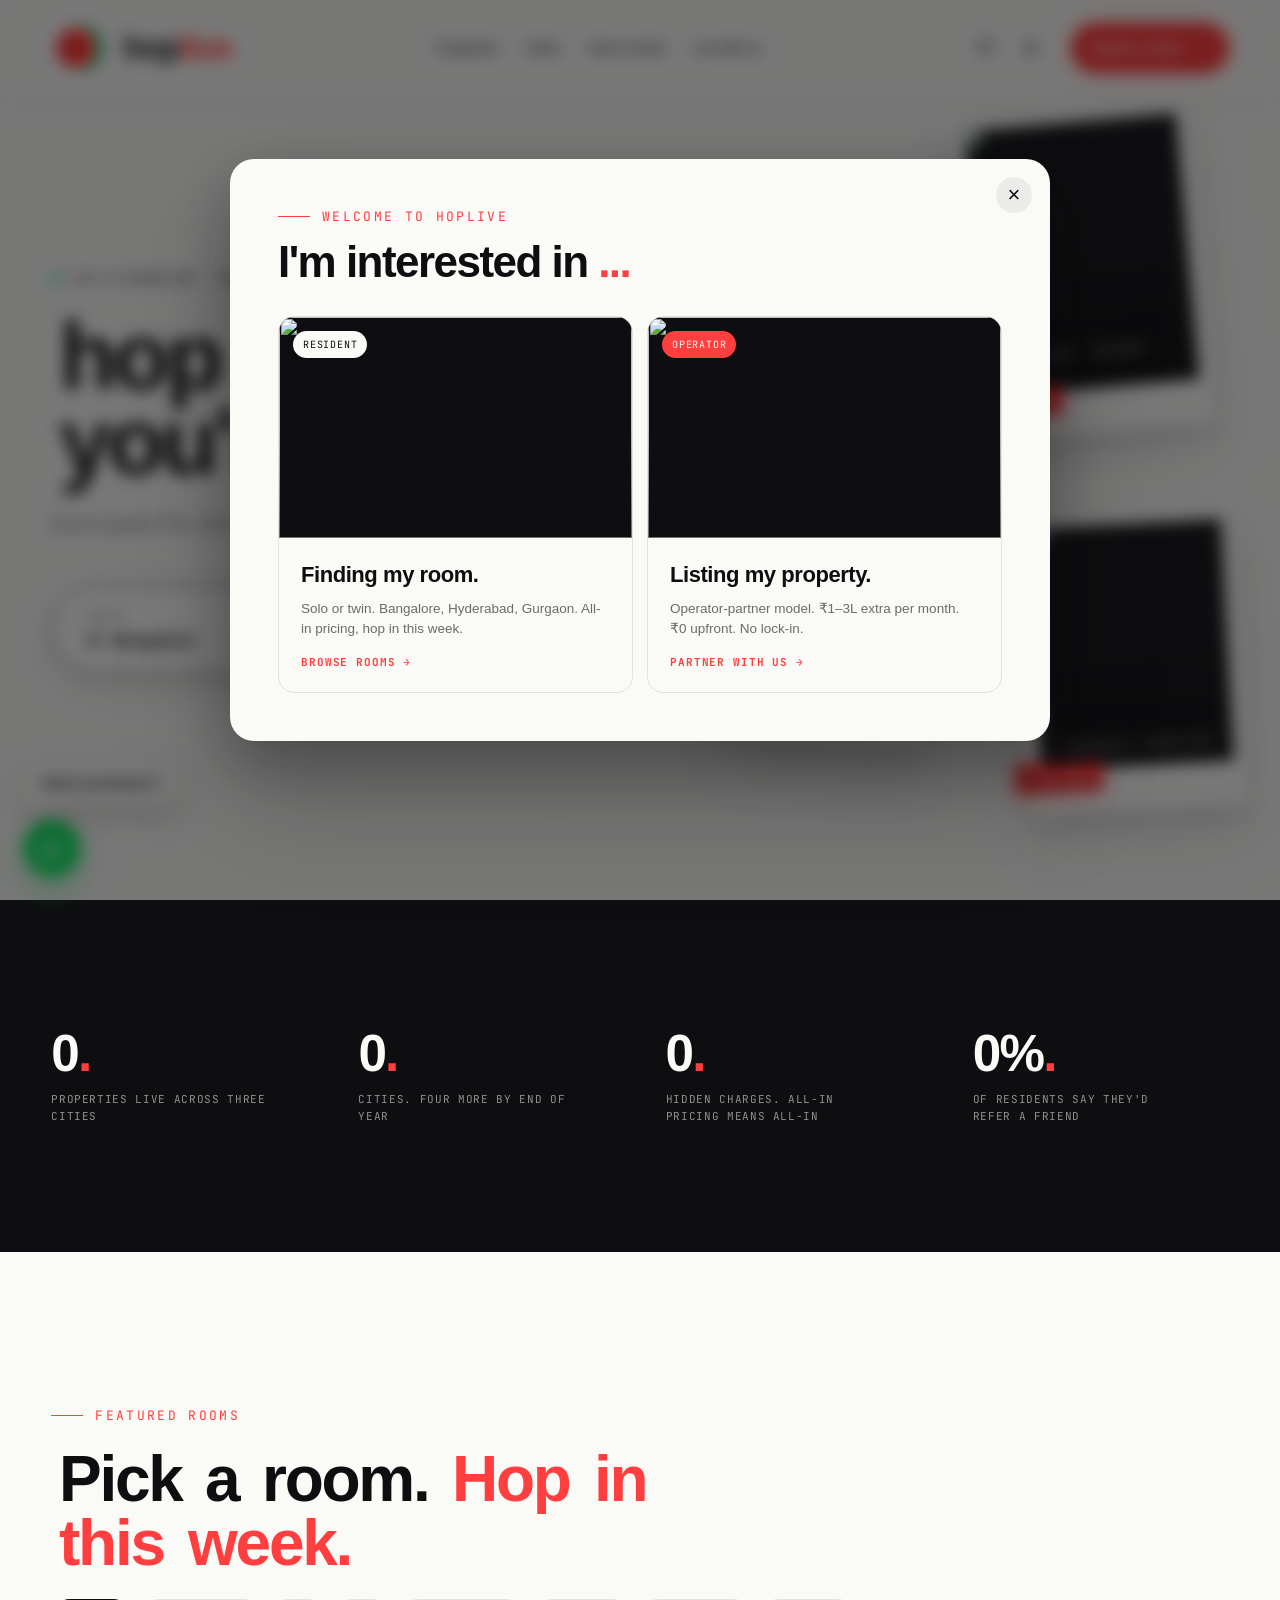
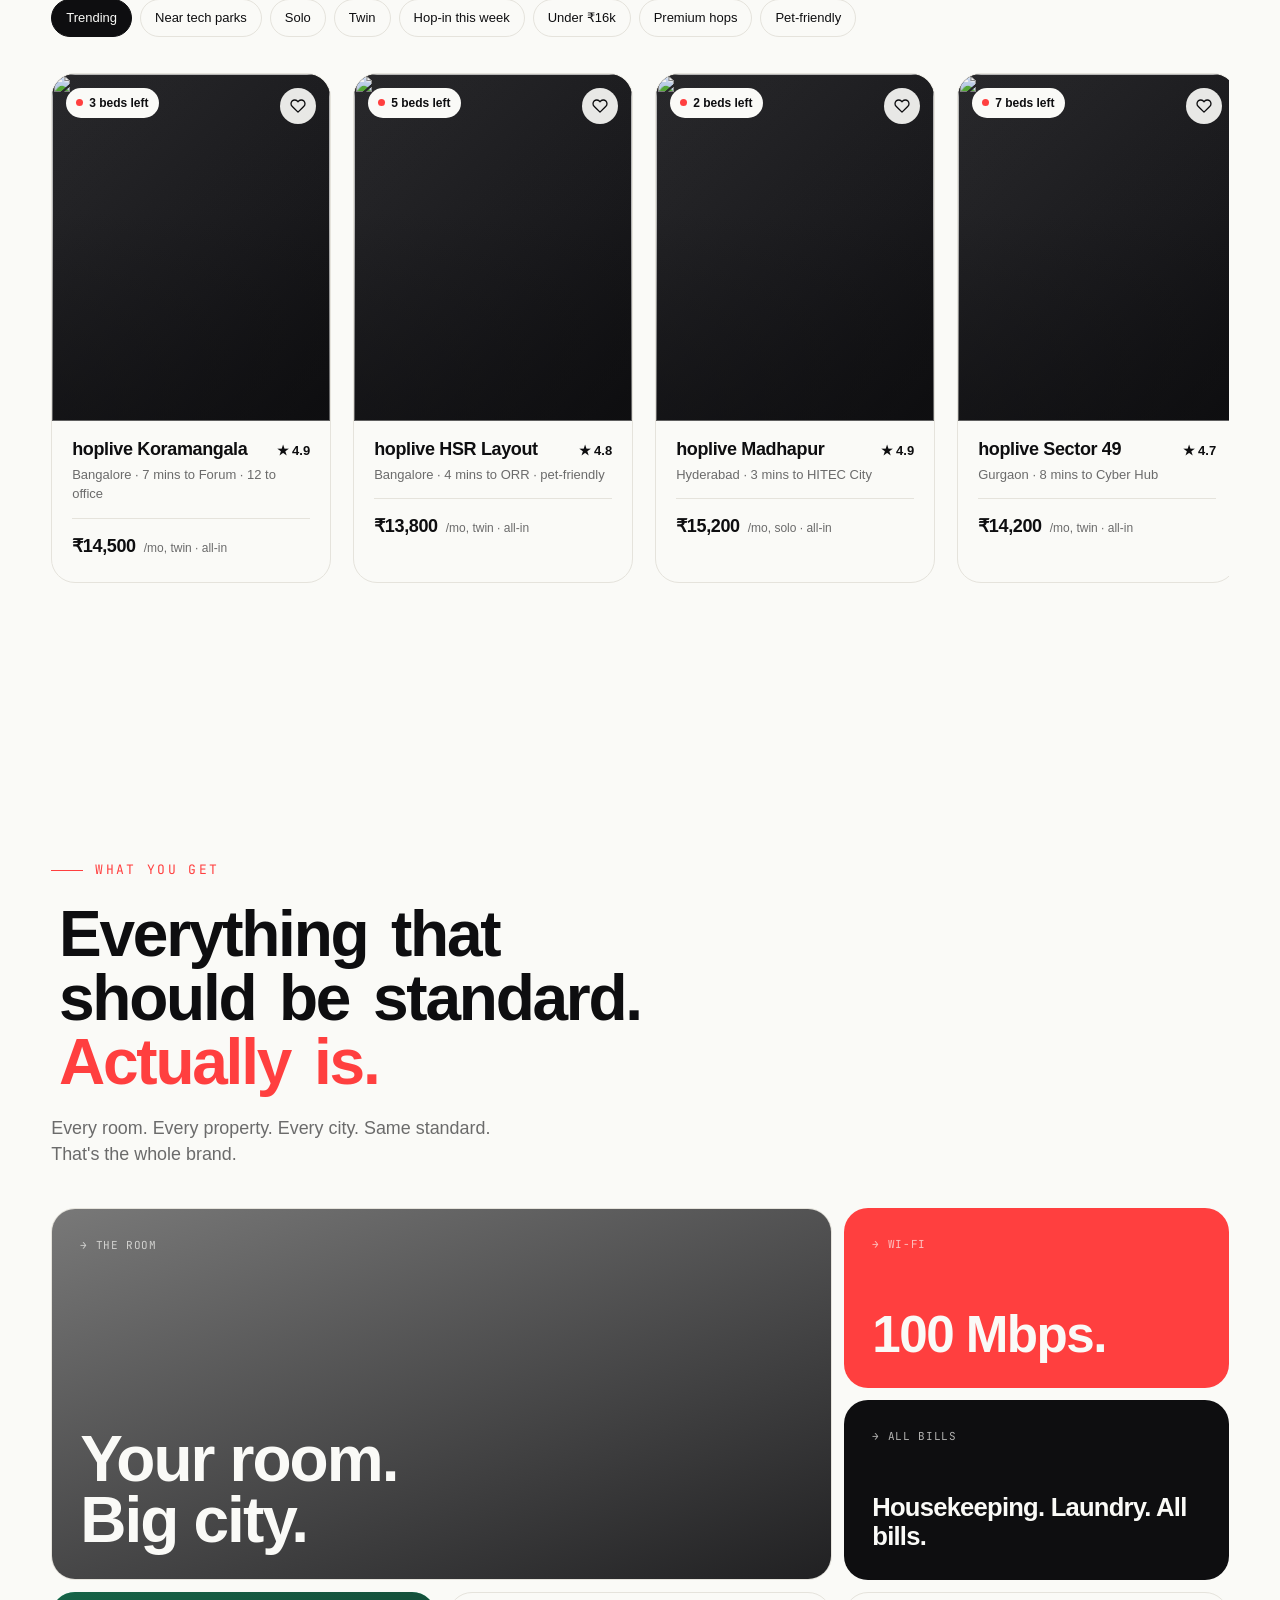
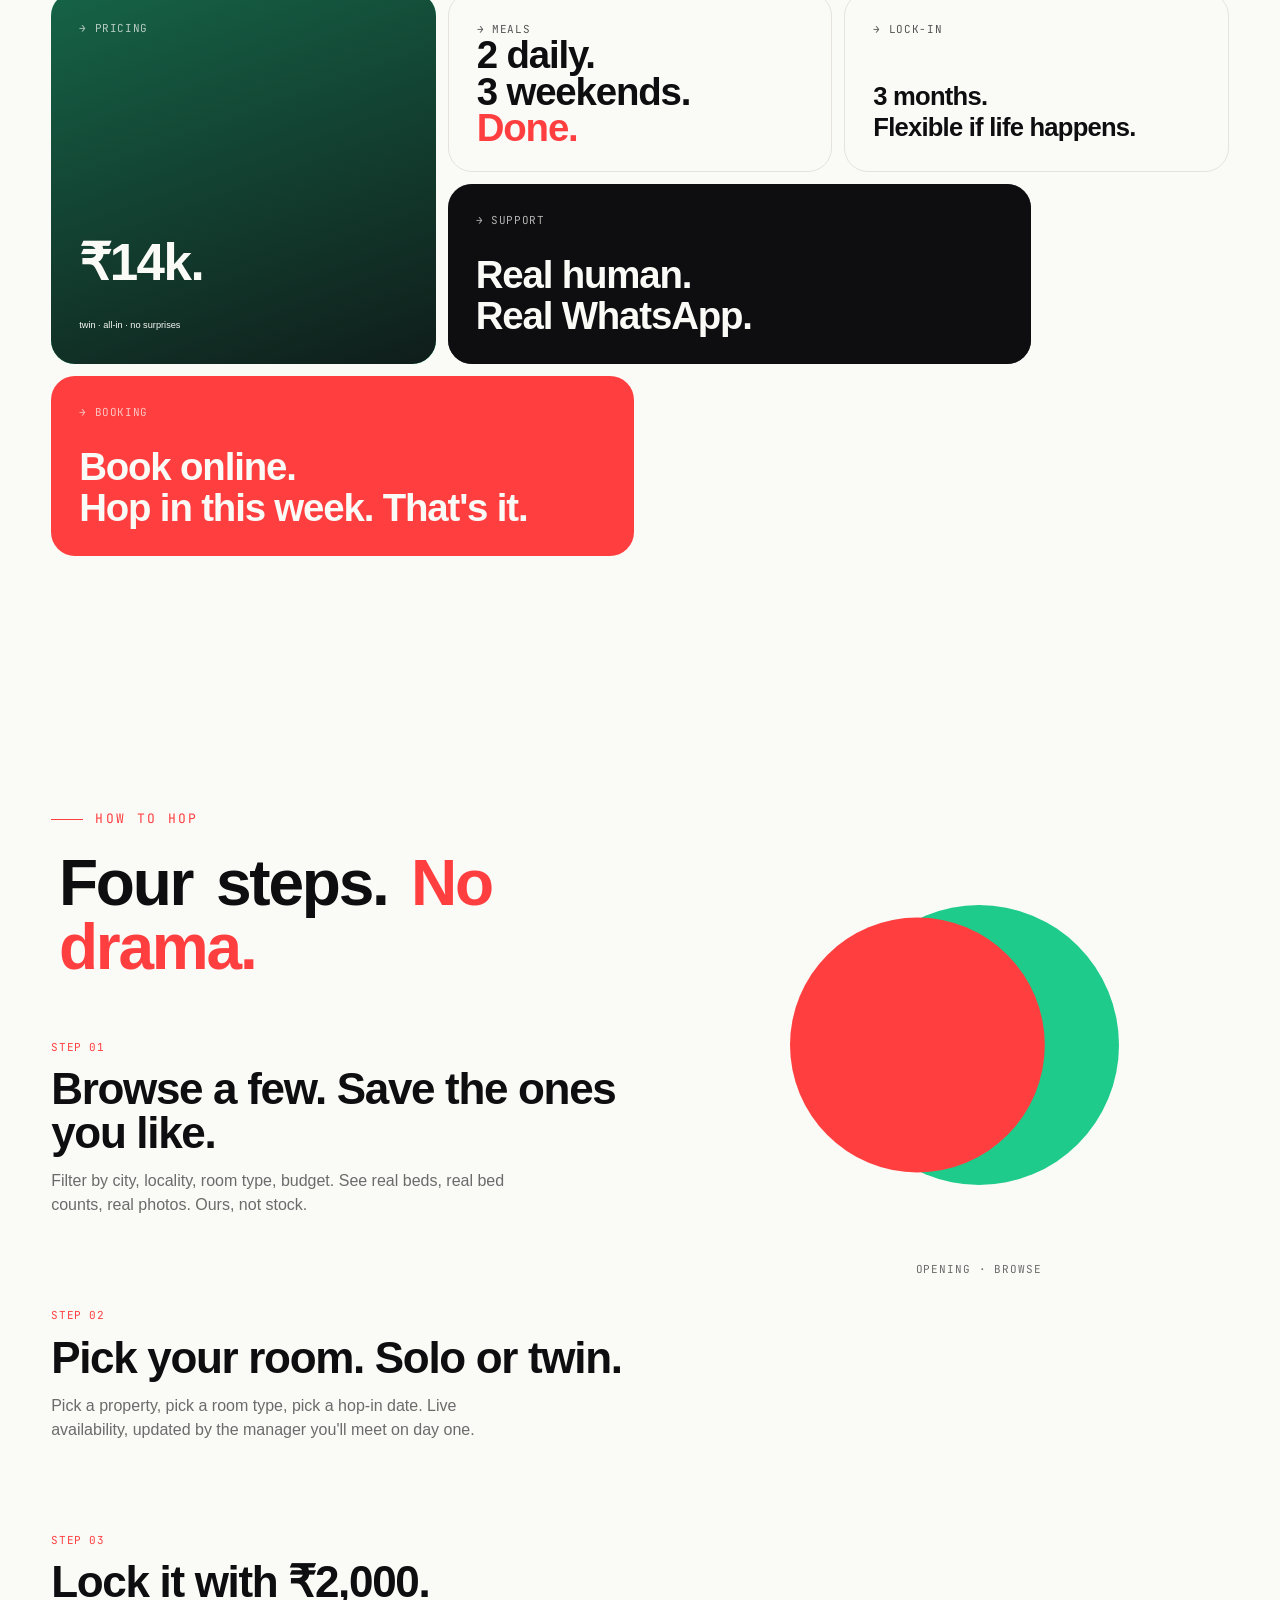
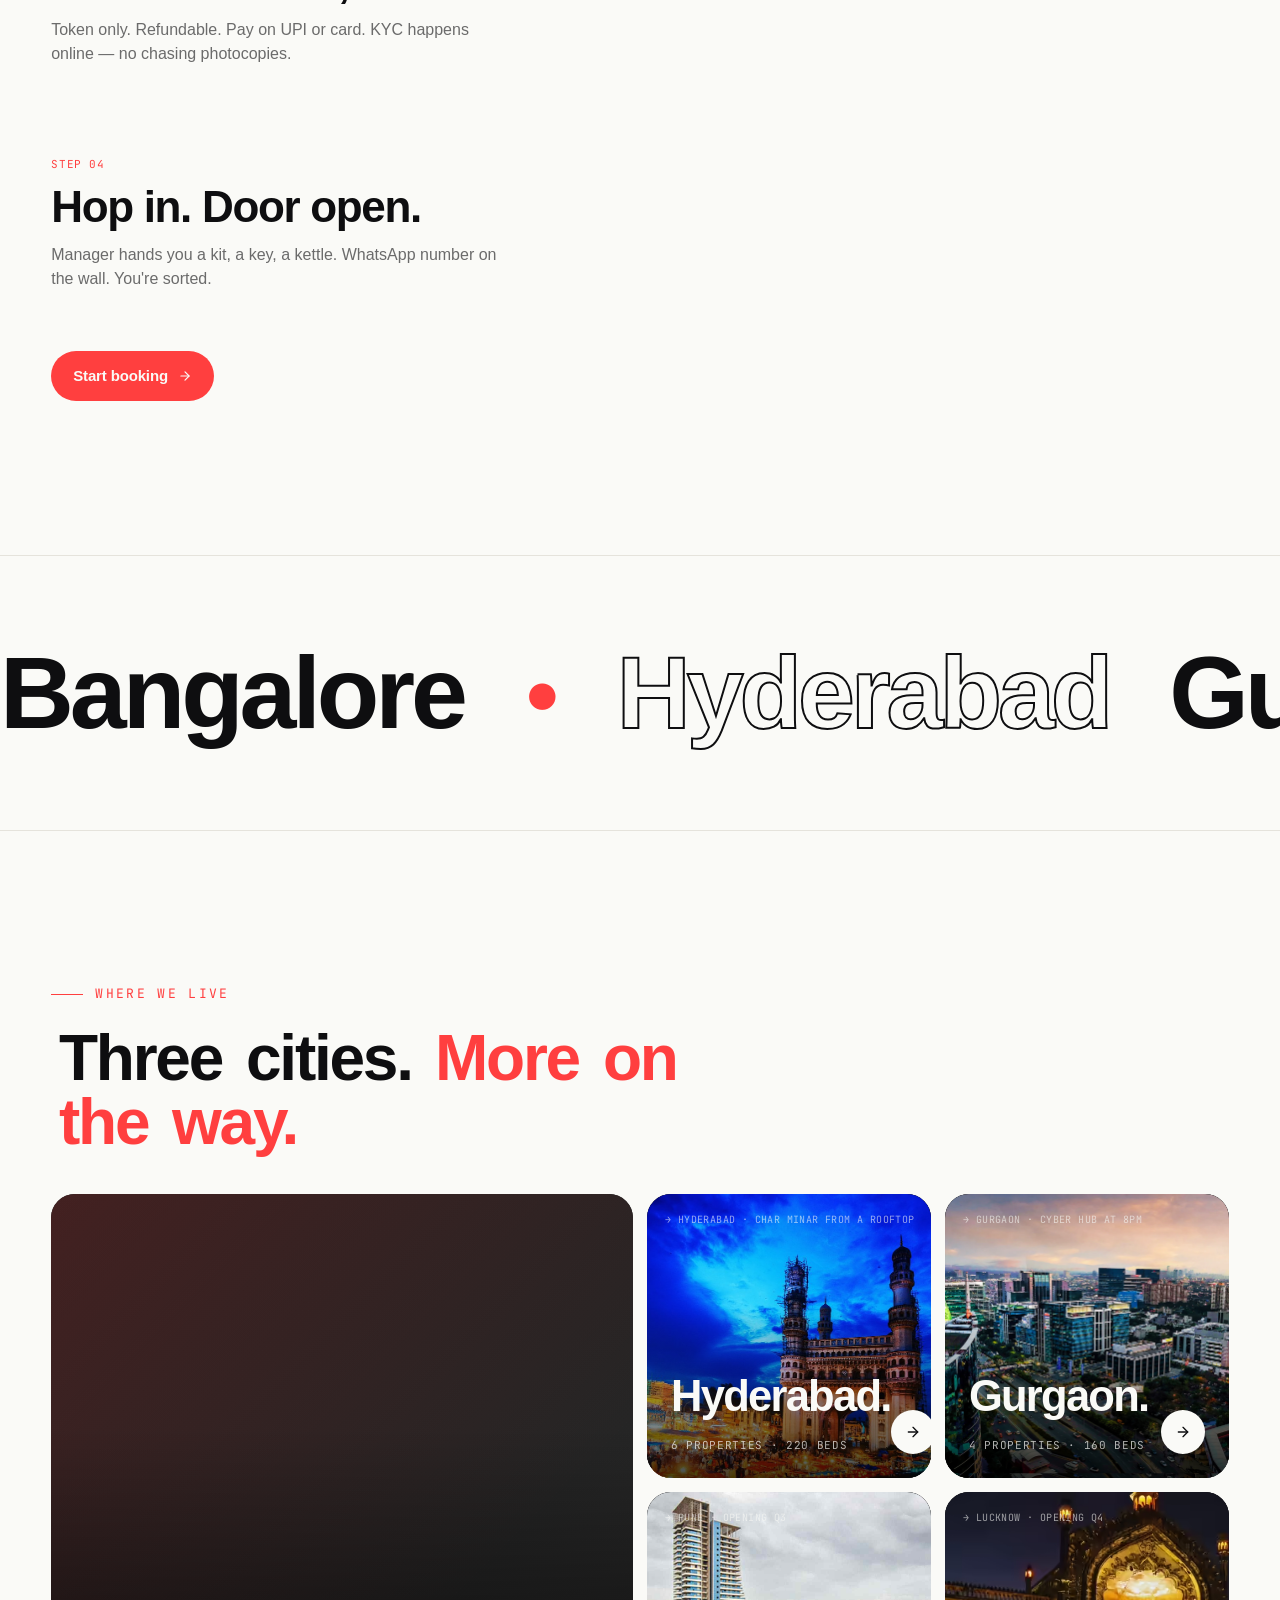
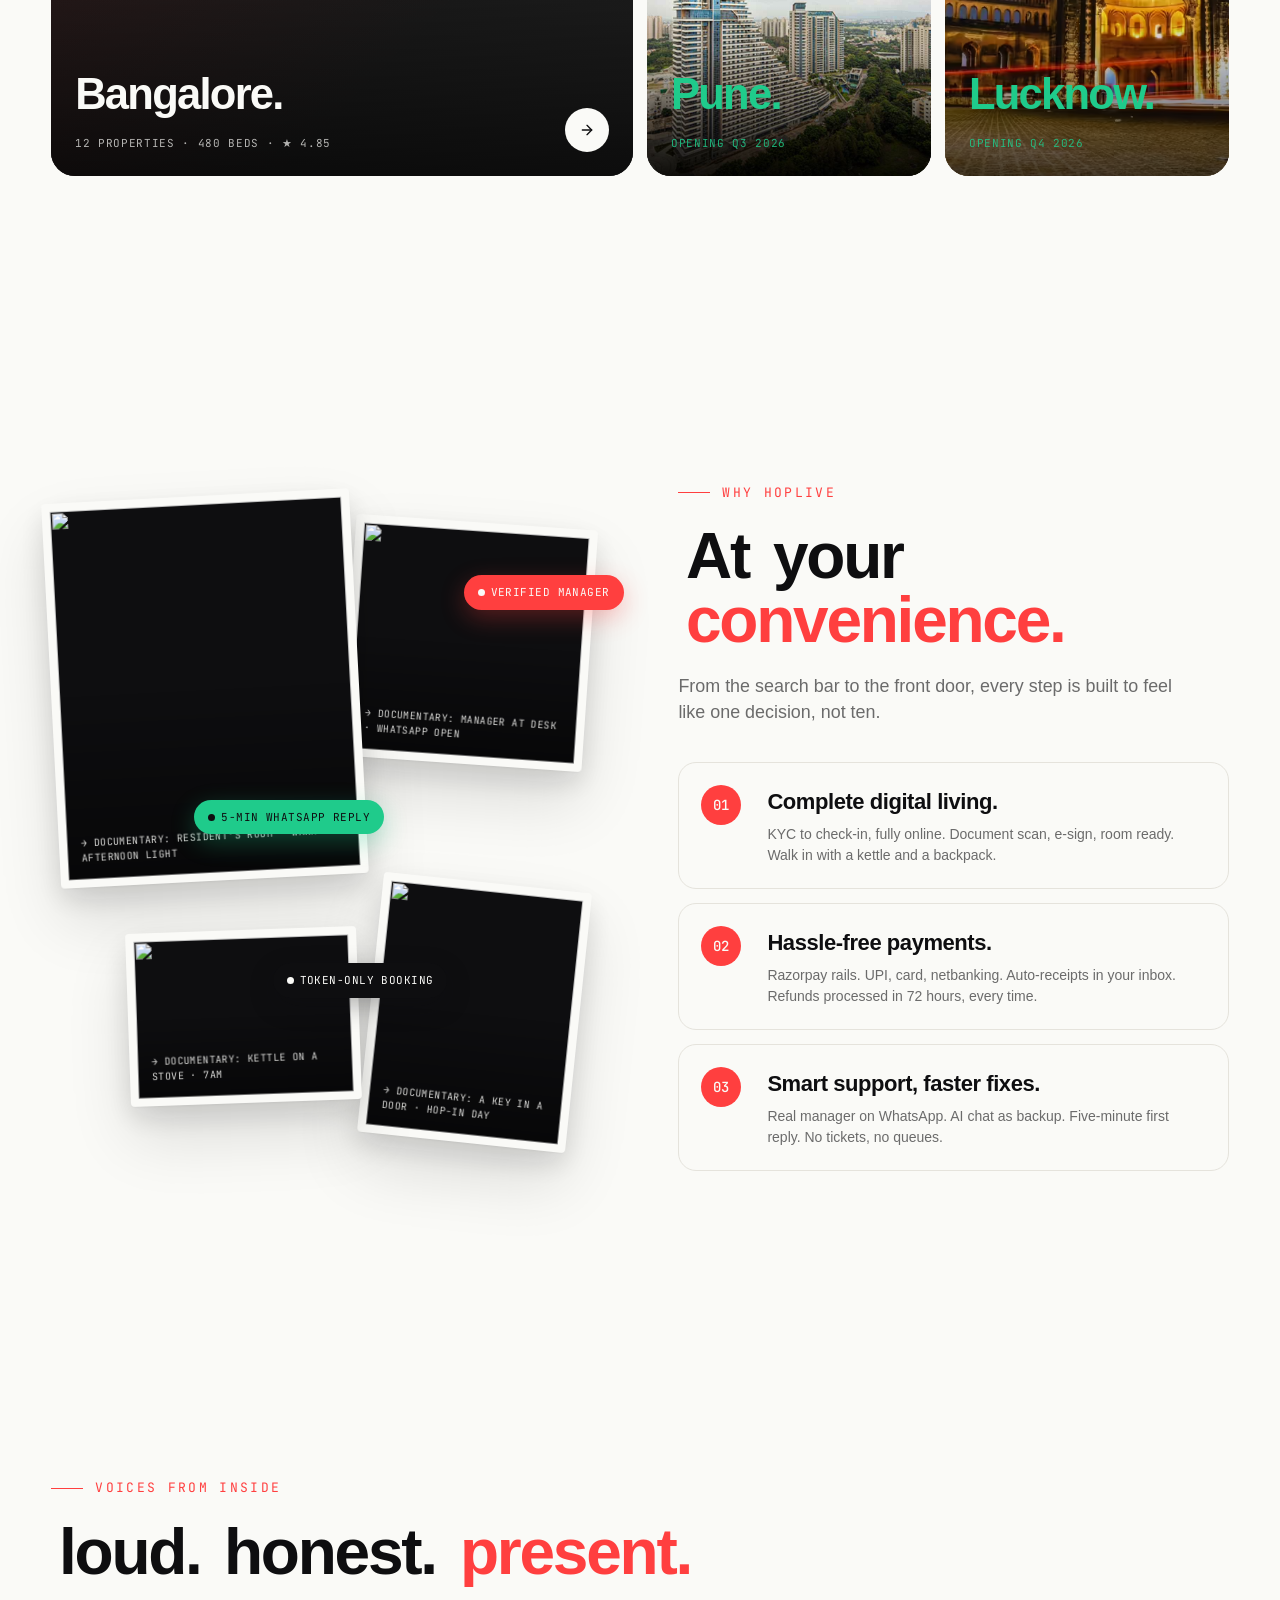
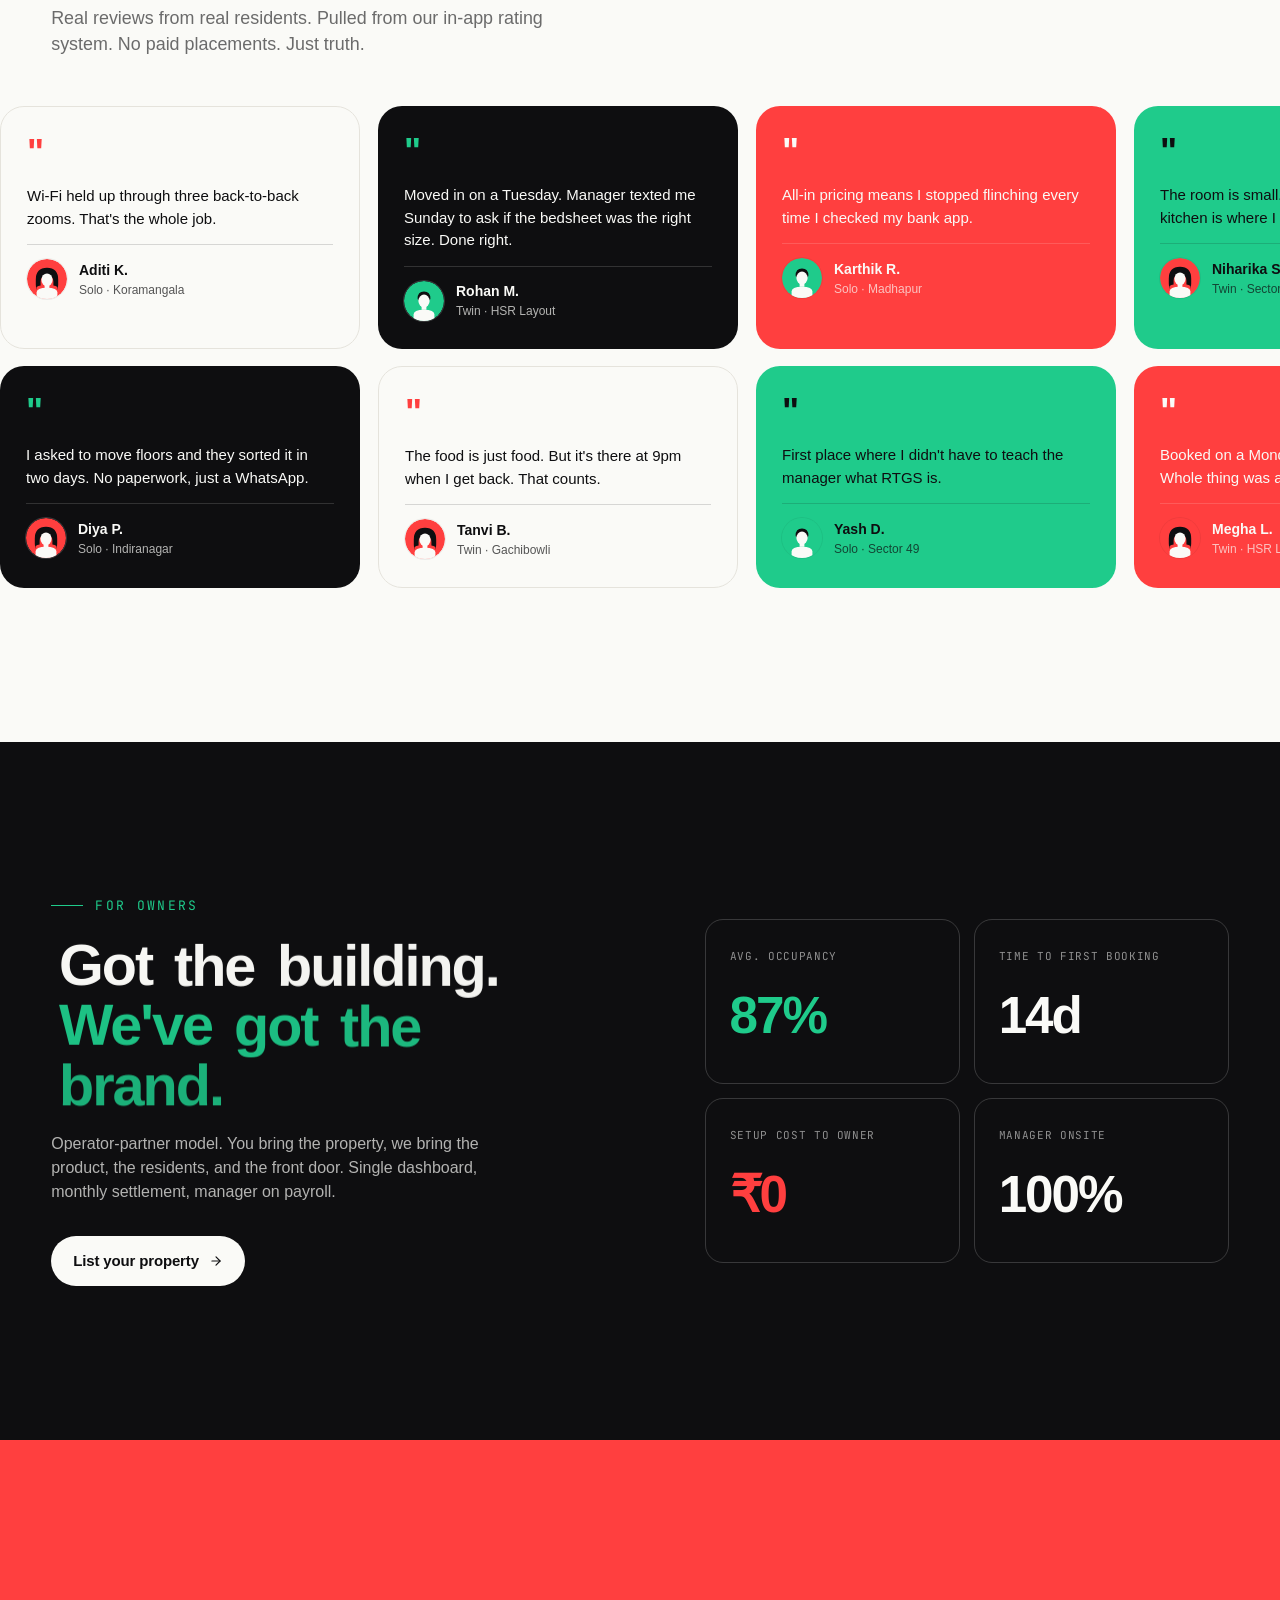
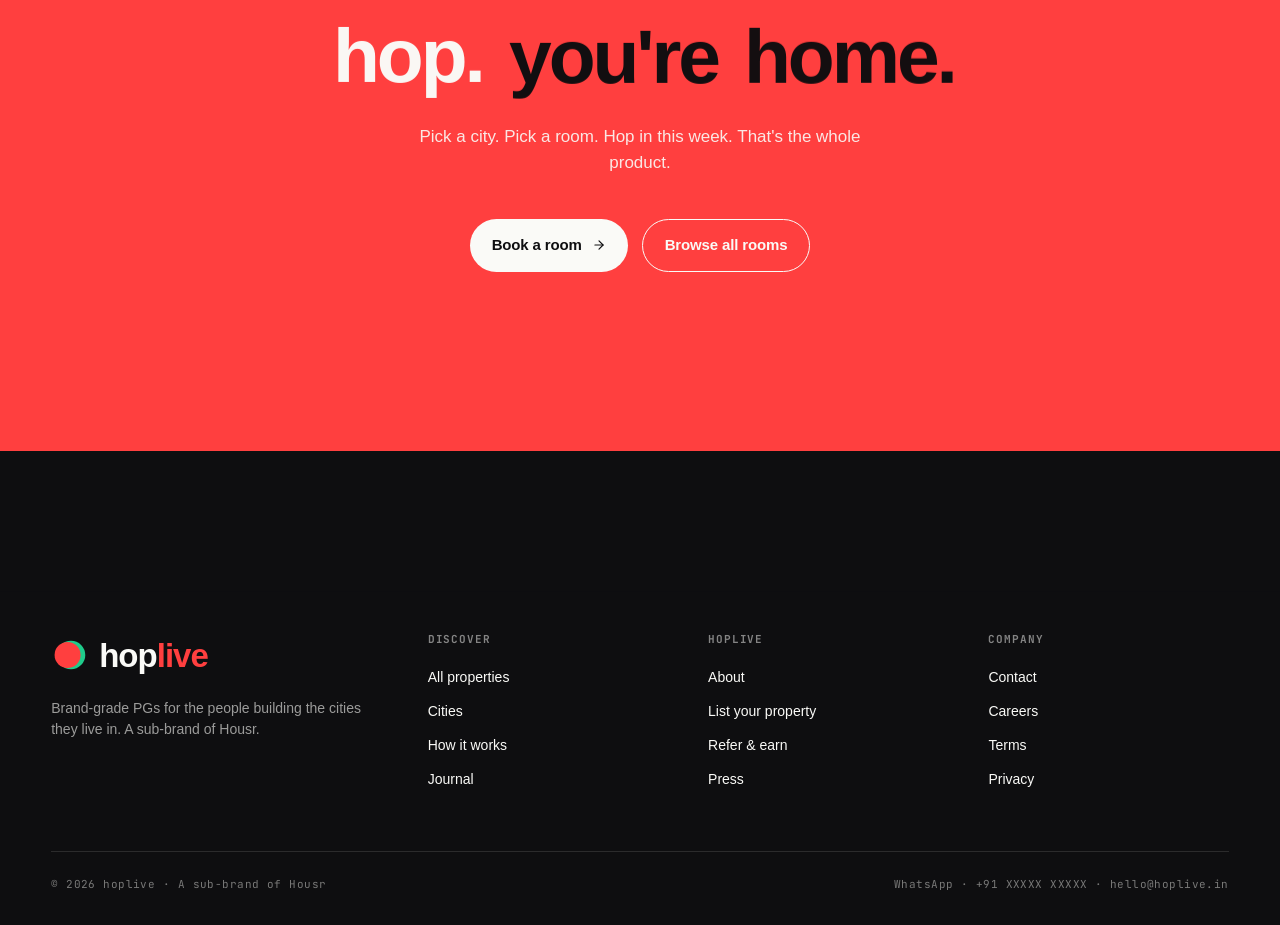
==== index.html @ ed3be27b "first commit" ====
<!doctype html>
<html lang="en-IN">
<head>
<meta charset="utf-8" />
<meta name="viewport" content="width=device-width, initial-scale=1, viewport-fit=cover" />
<meta name="theme-color" content="#FAFAF7" />
<title>hoplive — hop in. you're home.</title>
<meta name="description" content="Brand-grade PGs in Bangalore, Hyderabad, Gurgaon. All-in pricing. Hop in this week." />

<!-- Fonts: Satoshi (display + body) + JetBrains Mono (mono labels) -->
<link rel="preconnect" href="https://api.fontshare.com" crossorigin />
<link rel="preconnect" href="https://cdn.fontshare.com" crossorigin />
<link rel="stylesheet" href="https://api.fontshare.com/v2/css?f[]=satoshi@400,500,700,900&display=swap" />
<link rel="stylesheet" href="https://fonts.googleapis.com/css2?family=JetBrains+Mono:wght@400;500&display=swap" />

<!-- Hoplive styles -->
<link rel="stylesheet" href="styles.css" />
<script>document.documentElement.classList.add('js');</script>
</head>
<body>

<!-- ====================================================
     ECLIPSE MARK — reusable SVG symbol library
     ==================================================== -->
<svg width="0" height="0" style="position:absolute" aria-hidden="true">
  <defs>
    <!-- Primary mark: coral disc 91% of mint, offset -12 from center.
         Mint cx=50 r=50, Coral cx=38 r=45.5. Coral on top.
         viewBox padded to -20..120 on both axes so the coral disc
         never clips when offset left in any of the four states. -->
    <symbol id="mark-primary" viewBox="-20 -20 140 140">
      <circle cx="50" cy="50" r="50" fill="#1FCB8B"/>
      <circle cx="38" cy="50" r="45.5" fill="#FF3F3F"/>
    </symbol>
    <symbol id="mark-opening" viewBox="-20 -20 140 140">
      <circle cx="50" cy="50" r="50" fill="#1FCB8B"/>
      <circle cx="28" cy="50" r="45.5" fill="#FF3F3F"/>
    </symbol>
    <symbol id="mark-aligned" viewBox="-20 -20 140 140">
      <circle cx="50" cy="50" r="50" fill="#1FCB8B"/>
      <circle cx="50" cy="50" r="45.5" fill="#FF3F3F"/>
    </symbol>
    <symbol id="mark-closing" viewBox="-20 -20 140 140">
      <circle cx="50" cy="50" r="50" fill="#1FCB8B"/>
      <circle cx="62" cy="50" r="45.5" fill="#FF3F3F"/>
    </symbol>
    <symbol id="ic-pin" viewBox="0 0 24 24" fill="none" stroke="currentColor" stroke-width="2" stroke-linecap="round" stroke-linejoin="round">
      <path d="M21 10c0 7-9 13-9 13s-9-6-9-13a9 9 0 0 1 18 0z"/>
      <circle cx="12" cy="10" r="3"/>
    </symbol>
    <symbol id="ic-people" viewBox="0 0 24 24" fill="none" stroke="currentColor" stroke-width="2" stroke-linecap="round" stroke-linejoin="round">
      <path d="M17 21v-2a4 4 0 0 0-4-4H5a4 4 0 0 0-4 4v2"/>
      <circle cx="9" cy="7" r="4"/>
      <path d="M23 21v-2a4 4 0 0 0-3-3.87"/>
      <path d="M16 3.13a4 4 0 0 1 0 7.75"/>
    </symbol>
    <symbol id="ic-wallet" viewBox="0 0 24 24" fill="none" stroke="currentColor" stroke-width="2" stroke-linecap="round" stroke-linejoin="round">
      <path d="M20 12V8H6a2 2 0 0 1 0-4h12v4"/>
      <path d="M4 6v12c0 1.1.9 2 2 2h14v-4"/>
      <path d="M18 12a2 2 0 0 0 0 4h4v-4z"/>
    </symbol>
    <symbol id="ic-search" viewBox="0 0 24 24" fill="none" stroke="currentColor" stroke-width="2.5" stroke-linecap="round" stroke-linejoin="round">
      <circle cx="11" cy="11" r="8"/>
      <path d="m21 21-4.3-4.3"/>
    </symbol>
    <symbol id="ic-heart" viewBox="0 0 24 24" fill="none" stroke="currentColor" stroke-width="2" stroke-linecap="round" stroke-linejoin="round">
      <path d="M20.84 4.61a5.5 5.5 0 0 0-7.78 0L12 5.67l-1.06-1.06a5.5 5.5 0 0 0-7.78 7.78l1.06 1.06L12 21.23l7.78-7.78 1.06-1.06a5.5 5.5 0 0 0 0-7.78z"/>
    </symbol>
    <symbol id="ic-user-nav" viewBox="0 0 24 24" fill="none" stroke="currentColor" stroke-width="2" stroke-linecap="round" stroke-linejoin="round">
      <path d="M20 21v-2a4 4 0 0 0-4-4H8a4 4 0 0 0-4 4v2"/>
      <circle cx="12" cy="7" r="4"/>
    </symbol>
    <symbol id="ic-arrow" viewBox="0 0 24 24" fill="none" stroke="currentColor" stroke-width="2" stroke-linecap="round" stroke-linejoin="round">
      <path d="M5 12h14"/>
      <path d="m12 5 7 7-7 7"/>
    </symbol>
    <!-- Testimonial avatars — stylized silhouettes in brand palette.
         Female: coral background, longer hair. Male: mint background, short hair.
         Paper-fill face + shoulders read clearly on all 4 card themes. -->
    <symbol id="av-f" viewBox="0 0 100 100">
      <circle cx="50" cy="50" r="50" fill="#FF3F3F"/>
      <path d="M22 64 L22 52 Q22 22 50 22 Q78 22 78 52 L78 64 Q78 70 76 78 L76 70 Q72 66 66 66 L66 56 Q66 42 50 42 Q34 42 34 56 L34 66 Q28 66 24 70 L24 78 Q22 70 22 64 Z" fill="#0E0E10"/>
      <ellipse cx="50" cy="52" rx="14" ry="16" fill="#FAFAF7"/>
      <rect x="44" y="64" width="12" height="10" fill="#FAFAF7"/>
      <path d="M24 100 L24 84 Q24 72 50 72 Q76 72 76 84 L76 100 Z" fill="#FAFAF7"/>
    </symbol>
    <symbol id="av-m" viewBox="0 0 100 100">
      <circle cx="50" cy="50" r="50" fill="#1FCB8B"/>
      <path d="M34 44 Q34 26 50 26 Q66 26 66 44 Q66 46 64 48 Q58 42 50 42 Q42 42 36 48 Q34 46 34 44 Z" fill="#0E0E10"/>
      <ellipse cx="50" cy="50" rx="14" ry="16" fill="#FAFAF7"/>
      <rect x="44" y="62" width="12" height="10" fill="#FAFAF7"/>
      <path d="M24 100 L24 84 Q24 72 50 72 Q76 72 76 84 L76 100 Z" fill="#FAFAF7"/>
    </symbol>
    <symbol id="ic-wa" viewBox="0 0 24 24" fill="currentColor">
      <path d="M17.472 14.382c-.297-.149-1.758-.867-2.03-.967-.273-.099-.471-.148-.67.15-.197.297-.767.966-.94 1.164-.173.199-.347.223-.644.075-.297-.15-1.255-.463-2.39-1.475-.883-.788-1.48-1.761-1.653-2.059-.173-.297-.018-.458.13-.606.134-.133.298-.347.446-.52.149-.174.198-.298.298-.497.099-.198.05-.371-.025-.52-.075-.149-.669-1.612-.916-2.207-.242-.579-.487-.5-.67-.51-.173-.008-.371-.01-.57-.01-.198 0-.52.074-.792.372-.272.297-1.04 1.016-1.04 2.479 0 1.462 1.065 2.875 1.213 3.074.149.198 2.096 3.2 5.077 4.487.709.306 1.262.489 1.694.625.712.227 1.36.195 1.871.118.571-.085 1.758-.719 2.006-1.413.248-.694.248-1.289.173-1.413-.074-.124-.272-.198-.57-.347m-5.421 7.403h-.004a9.87 9.87 0 0 1-5.031-1.378l-.361-.214-3.741.982.998-3.648-.235-.374a9.86 9.86 0 0 1-1.51-5.26c.001-5.45 4.436-9.884 9.888-9.884 2.64 0 5.122 1.03 6.988 2.898a9.825 9.825 0 0 1 2.893 6.994c-.003 5.45-4.437 9.884-9.885 9.884m8.413-18.297A11.815 11.815 0 0 0 12.05 0C5.495 0 .16 5.335.157 11.892c0 2.096.547 4.142 1.588 5.945L.057 24l6.305-1.654a11.882 11.882 0 0 0 5.683 1.448h.005c6.554 0 11.89-5.335 11.893-11.893a11.821 11.821 0 0 0-3.48-8.413"/>
    </symbol>
  </defs>
</svg>

<!-- ====================================================
     NAV
     ==================================================== -->
<nav class="nav" id="nav">
  <a class="nav-brand" href="/">
    <span class="mark"><svg><use href="#mark-primary"/></svg></span>
    <span class="wordmark">hop<span class="live">live</span></span>
  </a>
  <div class="nav-links">
    <a href="properties/">Properties</a>
    <a href="cities/">Cities</a>
    <a href="how/">How it works</a>
    <a href="list-property/">List with us</a>
  </div>
  <div class="nav-cta">
    <div class="nav-actions">
      <a href="wishlist/" class="nav-icon nav-icon-wishlist" aria-label="Saved rooms">
        <svg><use href="#ic-heart"/></svg>
        <span class="badge" data-wishlist-count data-count="0">0</span>
      </a>
      <button class="nav-icon nav-icon-login" aria-label="Sign in" type="button">
        <svg><use href="#ic-user-nav"/></svg>
      </button>
      <button class="nav-user-pill hidden" type="button">
        <span class="avatar">H</span>
        <span class="user-name">You</span>
      </button>
    </div>
    <a href="book/" class="btn btn-primary">Book a room <span class="arrow"><svg width="14" height="14"><use href="#ic-arrow"/></svg></span></a>
  </div>
</nav>

<!-- User dropdown menu (visible when logged in pill is clicked) -->
<div class="user-menu" id="userMenu" role="menu">
  <div class="um-head">
    <div class="um-name">Welcome</div>
    <div class="um-email"></div>
  </div>
  <a href="wishlist/">♡ Saved rooms</a>
  <a href="book/">Book a room</a>
  <button class="um-signout" type="button">Sign out</button>
</div>

<!-- Auth modal (sign-in / sign-up) -->
<div class="auth-modal" id="authModal" role="dialog" aria-modal="true" hidden>
  <div class="auth-backdrop" id="authBackdrop"></div>
  <div class="auth-card">
    <button class="auth-close" id="authClose" aria-label="Close">×</button>
    <h2>Welcome back.</h2>
    <p class="auth-lead">Sign in to save rooms and pick up where you left off.</p>
    <div class="auth-tabs">
      <button class="auth-tab active" data-tab="signin" type="button">Sign in</button>
      <button class="auth-tab" data-tab="signup" type="button">Create account</button>
    </div>
    <form class="auth-form" id="authForm" novalidate>
      <label>
        <span class="auth-label">Name</span>
        <input type="text" name="name" placeholder="Your name" autocomplete="name" />
      </label>
      <label>
        <span class="auth-label">Email</span>
        <input type="email" name="email" placeholder="you@example.com" required autocomplete="email" />
      </label>
      <label>
        <span class="auth-label">Password</span>
        <input type="password" name="password" placeholder="•••••••" autocomplete="current-password" />
      </label>
      <button type="submit">Sign in</button>
    </form>
    <div class="auth-divider">or</div>
    <button class="auth-google" id="authGoogle" type="button">Continue with Google</button>
    <p class="auth-foot">Frontend demo · backend wires up later.</p>
  </div>
</div>

<!-- ====================================================
     SECTION B — HERO
     ==================================================== -->
<section class="hero">
  <div class="hero-eyebrow">
    <span class="pulse-dot"></span>
    <span class="mono">Live in Bangalore · Hyderabad · Gurgaon</span>
  </div>
  <h1 class="display-xl hero-headline" data-split>
    hop in.<br/>you're <span class="spike">home.</span>
  </h1>
  <p class="lead hero-sub">Brand-grade PGs. All-in pricing. Hop in this week.</p>

  <div class="search-pill" id="searchPill" role="search" aria-label="Find a room">
    <div class="search-seg">
      <span class="lbl">Where</span>
      <span class="val"><svg class="ico"><use href="#ic-pin"/></svg> Bangalore</span>
    </div>
    <div class="search-seg">
      <span class="lbl">Who</span>
      <span class="val"><svg class="ico"><use href="#ic-people"/></svg> solo</span>
    </div>
    <div class="search-seg">
      <span class="lbl">Budget</span>
      <span class="val"><svg class="ico"><use href="#ic-wallet"/></svg> Under ₹15k</span>
    </div>
    <button class="search-go" aria-label="Search"><svg><use href="#ic-search"/></svg></button>
  </div>

  <!-- Image scatter — these translate into property cards on scroll -->
  <!-- PROTOTYPE: Pexels stock. Replace with Hoplive documentary photography before launch. -->
  <div class="scatter" aria-hidden="true">
    <div class="polaroid p1" data-scatter="0">
      <div class="ph" data-photo="→ HSR Layout · resident: Aditi">
        <img src="https://images.pexels.com/photos/1454806/pexels-photo-1454806.jpeg?auto=compress&cs=tinysrgb&w=800" alt="" loading="eager" />
      </div>
      <span class="tag">→ HSR Layout</span>
    </div>
    <div class="polaroid p2 alt dark" data-scatter="1">
      <div class="ph" data-photo="→ kitchen · 7am · two pans">
        <img src="https://images.pexels.com/photos/1599791/pexels-photo-1599791.jpeg?auto=compress&cs=tinysrgb&w=800" alt="" loading="eager" />
      </div>
      <span class="tag">→ resident: Aditi</span>
    </div>
    <div class="polaroid p3" data-scatter="2">
      <div class="ph" data-photo="→ Koramangala common room">
        <img src="https://images.pexels.com/photos/1571460/pexels-photo-1571460.jpeg?auto=compress&cs=tinysrgb&w=800" alt="" loading="eager" />
      </div>
      <span class="tag">→ 100 Mbps</span>
    </div>
    <div class="polaroid p4 dark" data-scatter="3">
      <div class="ph" data-photo="→ door key handover · hop-in day">
        <img src="https://images.pexels.com/photos/271624/pexels-photo-271624.jpeg?auto=compress&cs=tinysrgb&w=800" alt="" loading="eager" />
      </div>
      <span class="tag">→ Bangalore</span>
    </div>
  </div>
</section>

<!-- Sticky search FAB — appears after hero -->
<div class="search-fab" id="searchFab" role="search" aria-label="Find a room">
  <div class="fab-segs">
    <span><svg width="14" height="14" style="vertical-align:-2px"><use href="#ic-pin"/></svg> Bangalore</span>
    <span class="fab-sep"></span>
    <span><svg width="14" height="14" style="vertical-align:-2px"><use href="#ic-people"/></svg> solo</span>
    <span class="fab-sep"></span>
    <span><svg width="14" height="14" style="vertical-align:-2px"><use href="#ic-wallet"/></svg> Under ₹15k</span>
  </div>
  <button class="search-go" aria-label="Search"><svg><use href="#ic-search"/></svg></button>
</div>

<!-- ====================================================
     SECTION C — STATS
     ==================================================== -->
<section class="stats">
  <div class="stats-grid">
    <div class="stat">
      <div class="num"><span class="count" data-target="42">0</span><span class="dot">.</span></div>
      <div class="lbl">properties live across three cities</div>
    </div>
    <div class="stat">
      <div class="num"><span class="count" data-target="3">0</span><span class="dot">.</span></div>
      <div class="lbl">cities. four more by end of year</div>
    </div>
    <div class="stat">
      <div class="num"><span class="count" data-target="0">0</span><span class="dot">.</span></div>
      <div class="lbl">hidden charges. all-in pricing means all-in</div>
    </div>
    <div class="stat">
      <div class="num"><span class="count" data-target="87">0</span><span class="suffix">%</span><span class="dot">.</span></div>
      <div class="lbl">of residents say they'd refer a friend</div>
    </div>
  </div>
</section>

<!-- ====================================================
     SECTION D — FEATURED PROPERTIES
     ==================================================== -->
<section class="sec" id="properties">
  <div class="props-head">
    <div>
      <div class="sec-eyebrow">Featured rooms</div>
      <h2 class="sec-title" data-split>Pick a room. <span class="spike">Hop in this week.</span></h2>
    </div>
    <div class="filters">
      <button class="chip active">Trending</button>
      <button class="chip">Near tech parks</button>
      <button class="chip">Solo</button>
      <button class="chip">Twin</button>
      <button class="chip">Hop-in this week</button>
      <button class="chip">Under ₹16k</button>
      <button class="chip">Premium hops</button>
      <button class="chip">Pet-friendly</button>
    </div>
  </div>

  <div class="props-row" id="propsRow" tabindex="0" role="list">
    <a class="pcard" href="property/" role="listitem">
      <div class="img">
        <div class="img-ph">
          <img src="https://images.pexels.com/photos/1454806/pexels-photo-1454806.jpeg?auto=compress&cs=tinysrgb&w=600" alt="" loading="lazy" />
          <span class="cap"></span>
        </div>
        <span class="live">3 beds left</span>
        <button class="heart" aria-label="Save" onclick="event.preventDefault();event.stopPropagation();"><svg><use href="#ic-heart"/></svg></button>
        <span class="view">View property →</span>
      </div>
      <div class="body">
        <div class="title-row"><h3>hoplive Koramangala</h3><span class="star">★ 4.9</span></div>
        <div class="meta">Bangalore · 7 mins to Forum · 12 to office</div>
        <div class="price">
          <span class="val">₹14,500</span>
          <span class="qual">/mo, twin · all-in</span>
        </div>
      </div>
    </a>
    <a class="pcard" href="property/" role="listitem">
      <div class="img">
        <div class="img-ph">
          <img src="https://images.pexels.com/photos/1571460/pexels-photo-1571460.jpeg?auto=compress&cs=tinysrgb&w=600" alt="" loading="lazy" />
          <span class="cap"></span>
        </div>
        <span class="live">5 beds left</span>
        <button class="heart" aria-label="Save" onclick="event.preventDefault();event.stopPropagation();"><svg><use href="#ic-heart"/></svg></button>
        <span class="view">View property →</span>
      </div>
      <div class="body">
        <div class="title-row"><h3>hoplive HSR Layout</h3><span class="star">★ 4.8</span></div>
        <div class="meta">Bangalore · 4 mins to ORR · pet-friendly</div>
        <div class="price">
          <span class="val">₹13,800</span>
          <span class="qual">/mo, twin · all-in</span>
        </div>
      </div>
    </a>
    <a class="pcard" href="property/" role="listitem">
      <div class="img">
        <div class="img-ph">
          <img src="https://images.pexels.com/photos/271624/pexels-photo-271624.jpeg?auto=compress&cs=tinysrgb&w=600" alt="" loading="lazy" />
          <span class="cap"></span>
        </div>
        <span class="live">2 beds left</span>
        <button class="heart" aria-label="Save" onclick="event.preventDefault();event.stopPropagation();"><svg><use href="#ic-heart"/></svg></button>
        <span class="view">View property →</span>
      </div>
      <div class="body">
        <div class="title-row"><h3>hoplive Madhapur</h3><span class="star">★ 4.9</span></div>
        <div class="meta">Hyderabad · 3 mins to HITEC City</div>
        <div class="price">
          <span class="val">₹15,200</span>
          <span class="qual">/mo, solo · all-in</span>
        </div>
      </div>
    </a>
    <a class="pcard" href="property/" role="listitem">
      <div class="img">
        <div class="img-ph">
          <img src="https://images.pexels.com/photos/1599791/pexels-photo-1599791.jpeg?auto=compress&cs=tinysrgb&w=600" alt="" loading="lazy" />
          <span class="cap"></span>
        </div>
        <span class="live">7 beds left</span>
        <button class="heart" aria-label="Save" onclick="event.preventDefault();event.stopPropagation();"><svg><use href="#ic-heart"/></svg></button>
        <span class="view">View property →</span>
      </div>
      <div class="body">
        <div class="title-row"><h3>hoplive Sector 49</h3><span class="star">★ 4.7</span></div>
        <div class="meta">Gurgaon · 8 mins to Cyber Hub</div>
        <div class="price">
          <span class="val">₹14,200</span>
          <span class="qual">/mo, twin · all-in</span>
        </div>
      </div>
    </a>
    <a class="pcard" href="property/" role="listitem">
      <div class="img">
        <div class="img-ph">
          <img src="https://images.pexels.com/photos/1457847/pexels-photo-1457847.jpeg?auto=compress&cs=tinysrgb&w=600" alt="" loading="lazy" />
          <span class="cap"></span>
        </div>
        <span class="live">opening 12 May</span>
        <button class="heart" aria-label="Save" onclick="event.preventDefault();event.stopPropagation();"><svg><use href="#ic-heart"/></svg></button>
        <span class="view">View property →</span>
      </div>
      <div class="body">
        <div class="title-row"><h3>hoplive Indiranagar</h3><span class="star">new</span></div>
        <div class="meta">Bangalore · 100m to metro</div>
        <div class="price">
          <span class="val">₹15,800</span>
          <span class="qual">/mo, twin · all-in</span>
        </div>
      </div>
    </a>
    <a class="pcard" href="property/" role="listitem">
      <div class="img">
        <div class="img-ph">
          <img src="https://images.pexels.com/photos/271743/pexels-photo-271743.jpeg?auto=compress&cs=tinysrgb&w=600" alt="" loading="lazy" />
          <span class="cap"></span>
        </div>
        <span class="live">4 beds left</span>
        <button class="heart" aria-label="Save" onclick="event.preventDefault();event.stopPropagation();"><svg><use href="#ic-heart"/></svg></button>
        <span class="view">View property →</span>
      </div>
      <div class="body">
        <div class="title-row"><h3>hoplive Gachibowli</h3><span class="star">★ 4.8</span></div>
        <div class="meta">Hyderabad · near IIIT campus</div>
        <div class="price">
          <span class="val">₹13,500</span>
          <span class="qual">/mo, twin · all-in</span>
        </div>
      </div>
    </a>
  </div>
</section>

<!-- ====================================================
     SECTION E — BENTO
     ==================================================== -->
<section class="sec" id="standard">
  <div class="bento-head">
    <div class="sec-eyebrow">What you get</div>
    <h2 class="sec-title" data-split>Everything that should be standard. <span class="spike">Actually is.</span></h2>
    <p class="lead sec-lead">Every room. Every property. Every city. Same standard.<br/>That's the whole brand.</p>
  </div>

  <div class="bento">
    <div class="tile t-paper t1" data-image-bg="→ documentary photo: resident's room, warm afternoon light">
      <span class="tile-bg" style="background-image:url('https://images.pexels.com/photos/1454806/pexels-photo-1454806.jpeg?auto=compress&amp;cs=tinysrgb&amp;w=1000')"></span>
      <span class="label">→ the room</span>
      <h4>Your room.<br/>Big city.</h4>
    </div>
    <div class="tile t-coral t2">
      <span class="label">→ Wi-Fi</span>
      <h4 style="font-size:clamp(36px,4vw,56px)">100 Mbps.</h4>
    </div>
    <div class="tile t-ink t3">
      <span class="label">→ all bills</span>
      <h4 style="font-size:clamp(20px,2vw,26px); line-height:1.15">Housekeeping. Laundry. All bills.</h4>
    </div>
    <div class="tile t-mint t4" data-image-bg="→ documentary photo: kitchen with two pans, morning prep">
      <span class="tile-bg" style="background-image:url('https://images.pexels.com/photos/1599791/pexels-photo-1599791.jpeg?auto=compress&amp;cs=tinysrgb&amp;w=1000')"></span>
      <span class="label">→ pricing</span>
      <h4>₹14k.<br/><span style="font-family:var(--body); font-weight:500; font-size:.18em; letter-spacing:0;">twin · all-in · no surprises</span></h4>
    </div>
    <div class="tile t-paper t5">
      <span class="label">→ meals</span>
      <h4 style="font-size:clamp(28px,3vw,40px)">2 daily.<br/>3 weekends.<br/><span class="spike">Done.</span></h4>
    </div>
    <div class="tile t-paper t6">
      <span class="label">→ lock-in</span>
      <h4 style="font-size:clamp(20px,2vw,26px); line-height:1.2">3 months.<br/>Flexible if life happens.</h4>
    </div>
    <div class="tile t-ink t7" data-image-bg="→ documentary photo: manager at desk with WhatsApp open">
      <span class="tile-bg" style="background-image:url('https://images.pexels.com/photos/3771089/pexels-photo-3771089.jpeg?auto=compress&amp;cs=tinysrgb&amp;w=1000')"></span>
      <span class="label">→ support</span>
      <h4 style="font-size:clamp(28px,3vw,40px); line-height:1.05">Real human.<br/>Real WhatsApp.</h4>
    </div>
    <div class="tile t-coral t8">
      <span class="label">→ booking</span>
      <h4 style="font-size:clamp(28px,3vw,40px); line-height:1.05">Book online.<br/>Hop in this week. <em style="font-style:normal">That's it.</em></h4>
    </div>
  </div>
</section>

<!-- ====================================================
     SECTION F — BOOKING FLOW (sticky scroll, 4 mark states)
     ==================================================== -->
<section class="booking sec" id="howItWorks">
  <div class="booking-wrap">
    <div class="booking-left">
      <div class="sec-eyebrow">How to hop</div>
      <h2 class="sec-title" data-split>Four steps. <span class="spike">No drama.</span></h2>

      <div class="booking-steps">
        <div class="bstep" data-step="1" data-state="opening">
          <div class="num">step 01</div>
          <h3>Browse a few. Save the ones you like.</h3>
          <p>Filter by city, locality, room type, budget. See real beds, real bed counts, real photos. Ours, not stock.</p>
        </div>
        <div class="bstep" data-step="2" data-state="primary">
          <div class="num">step 02</div>
          <h3>Pick your room. Solo or twin.</h3>
          <p>Pick a property, pick a room type, pick a hop-in date. Live availability, updated by the manager you'll meet on day one.</p>
        </div>
        <div class="bstep" data-step="3" data-state="aligned">
          <div class="num">step 03</div>
          <h3>Lock it with ₹2,000.</h3>
          <p>Token only. Refundable. Pay on UPI or card. KYC happens online — no chasing photocopies.</p>
        </div>
        <div class="bstep" data-step="4" data-state="closing">
          <div class="num">step 04</div>
          <h3>Hop in. Door open.</h3>
          <p>Manager hands you a kit, a key, a kettle. WhatsApp number on the wall. You're sorted.</p>
        </div>
      </div>

      <a href="book/" class="btn btn-coral booking-cta">Start booking <span class="arrow"><svg width="14" height="14"><use href="#ic-arrow"/></svg></span></a>
    </div>

    <div class="booking-right">
      <div class="booking-mark">
        <svg id="bookingMark" viewBox="-20 -20 140 140" aria-hidden="true">
          <circle cx="50" cy="50" r="50" fill="#1FCB8B"/>
          <circle id="bookingCoral" cx="28" cy="50" r="45.5" fill="#FF3F3F"/>
        </svg>
      </div>
      <div class="booking-state" id="bookingStateLabel">opening · browse</div>
    </div>
  </div>
</section>

<!-- ====================================================
     SECTION G — CITY MARQUEE + GRID
     ==================================================== -->
<div class="marquee">
  <div class="marquee-track">
    <span class="marquee-item">Bangalore <span class="dot">●</span></span>
    <span class="marquee-item outline">Hyderabad</span>
    <span class="marquee-item">Gurgaon <span class="dot">●</span></span>
    <span class="marquee-item outline">Pune soon</span>
    <span class="marquee-item">Lucknow soon <span class="dot">●</span></span>
    <!-- duplicate for seamless loop -->
    <span class="marquee-item">Bangalore <span class="dot">●</span></span>
    <span class="marquee-item outline">Hyderabad</span>
    <span class="marquee-item">Gurgaon <span class="dot">●</span></span>
    <span class="marquee-item outline">Pune soon</span>
    <span class="marquee-item">Lucknow soon <span class="dot">●</span></span>
  </div>
</div>

<section class="sec" id="cities">
  <div class="sec-eyebrow">Where we live</div>
  <h2 class="sec-title" data-split>Three cities. <span class="spike">More on the way.</span></h2>

  <div class="cities-grid">
    <a href="cities/" class="city bangalore">
      <div class="ph" data-photo="→ Bangalore · MG Road at golden hour">
        <img src="cities/Bangaluru%20Hoplive.jpg" alt="Bangalore" loading="lazy" onerror="this.closest('.city').classList.add('no-img'); this.style.display='none';" />
      </div>
      <div class="gradient"></div>
      <div class="body">
        <div>
          <h4>Bangalore.</h4>
          <div class="meta">12 properties · 480 beds · ★ 4.85</div>
        </div>
        <span class="arrow"><svg width="16" height="16"><use href="#ic-arrow"/></svg></span>
      </div>
    </a>
    <a href="cities/" class="city">
      <div class="ph" data-photo="→ Hyderabad · Char Minar from a rooftop">
        <img src="cities/charminar%20Hoplive.png" alt="Hyderabad" loading="lazy" onerror="this.closest('.city').classList.add('no-img'); this.style.display='none';" />
      </div>
      <div class="gradient"></div>
      <div class="body">
        <div>
          <h4>Hyderabad.</h4>
          <div class="meta">6 properties · 220 beds</div>
        </div>
        <span class="arrow"><svg width="16" height="16"><use href="#ic-arrow"/></svg></span>
      </div>
    </a>
    <a href="cities/" class="city">
      <div class="ph" data-photo="→ Gurgaon · Cyber Hub at 8pm">
        <img src="cities/gurgaon-Hoplive.png" alt="Gurgaon" loading="lazy" onerror="this.closest('.city').classList.add('no-img'); this.style.display='none';" />
      </div>
      <div class="gradient"></div>
      <div class="body">
        <div>
          <h4>Gurgaon.</h4>
          <div class="meta">4 properties · 160 beds</div>
        </div>
        <span class="arrow"><svg width="16" height="16"><use href="#ic-arrow"/></svg></span>
      </div>
    </a>
    <div class="city coming">
      <div class="ph" data-photo="→ Pune · opening Q3">
        <img src="cities/Pune%20Hoplive.jpg" alt="Pune" loading="lazy" onerror="this.closest('.city').classList.add('no-img'); this.style.display='none';" />
      </div>
      <div class="gradient"></div>
      <div class="body">
        <div>
          <h4>Pune.</h4>
          <div class="meta" style="color: var(--mint); opacity:.85;">opening Q3 2026</div>
        </div>
      </div>
    </div>
    <div class="city coming">
      <div class="ph" data-photo="→ Lucknow · opening Q4">
        <img src="cities/Lucknow-Uttar-Pradesh-%20Hoplive.avif" alt="Lucknow" loading="lazy" onerror="this.closest('.city').classList.add('no-img'); this.style.display='none';" />
      </div>
      <div class="gradient"></div>
      <div class="body">
        <div>
          <h4>Lucknow.</h4>
          <div class="meta" style="color: var(--mint); opacity:.85;">opening Q4 2026</div>
        </div>
      </div>
    </div>
  </div>
</section>

<!-- ====================================================
     SECTION H — CONVENIENCE
     ==================================================== -->
<section class="sec">
  <div class="conv-wrap">
    <div class="collage" aria-hidden="true">
      <div class="frame f1" data-photo="→ documentary: resident's room · warm afternoon light">
        <img src="https://images.pexels.com/photos/1454806/pexels-photo-1454806.jpeg?auto=compress&cs=tinysrgb&w=900" alt="" loading="lazy" />
      </div>
      <div class="frame f2" data-photo="→ documentary: manager at desk · WhatsApp open">
        <img src="https://images.pexels.com/photos/3771089/pexels-photo-3771089.jpeg?auto=compress&cs=tinysrgb&w=900" alt="" loading="lazy" />
      </div>
      <div class="frame f3" data-photo="→ documentary: kettle on a stove · 7am">
        <img src="https://images.pexels.com/photos/1599791/pexels-photo-1599791.jpeg?auto=compress&cs=tinysrgb&w=900" alt="" loading="lazy" />
      </div>
      <div class="frame f4" data-photo="→ documentary: a key in a door · hop-in day">
        <img src="https://images.pexels.com/photos/271624/pexels-photo-271624.jpeg?auto=compress&cs=tinysrgb&w=900" alt="" loading="lazy" />
      </div>
      <span class="floater fl1">Verified manager</span>
      <span class="floater fl2">5-min WhatsApp reply</span>
      <span class="floater fl3">Token-only booking</span>
    </div>
    <div>
      <div class="sec-eyebrow">Why hoplive</div>
      <h2 class="sec-title" data-split>At your <span class="spike">convenience.</span></h2>
      <p class="lead sec-lead">From the search bar to the front door, every step is built to feel like one decision, not ten.</p>

      <div class="conv-cards">
        <div class="conv-card">
          <span class="n">01</span>
          <div>
            <h5>Complete digital living.</h5>
            <p>KYC to check-in, fully online. Document scan, e-sign, room ready. Walk in with a kettle and a backpack.</p>
          </div>
        </div>
        <div class="conv-card">
          <span class="n">02</span>
          <div>
            <h5>Hassle-free payments.</h5>
            <p>Razorpay rails. UPI, card, netbanking. Auto-receipts in your inbox. Refunds processed in 72 hours, every time.</p>
          </div>
        </div>
        <div class="conv-card">
          <span class="n">03</span>
          <div>
            <h5>Smart support, faster fixes.</h5>
            <p>Real manager on WhatsApp. AI chat as backup. Five-minute first reply. No tickets, no queues.</p>
          </div>
        </div>
      </div>
    </div>
  </div>
</section>

<!-- ====================================================
     SECTION I — TESTIMONIALS (dual-row carousel)
     ==================================================== -->
<section class="testi" id="testimonials">
  <div class="testi-head">
    <div class="sec-eyebrow">Voices from inside</div>
    <h2 class="sec-title" data-split>loud. honest. <span class="spike">present.</span></h2>
    <p class="lead sec-lead">Real reviews from real residents. Pulled from our in-app rating system. No paid placements. Just truth.</p>
  </div>

  <div class="testi-row r1">
    <div class="testi-card paper">
      <span class="quote">"</span>
      <p>Wi-Fi held up through three back-to-back zooms. That's the whole job.</p>
      <span class="div"></span>
      <div class="who"><span class="av"><svg><use href="#av-f"/></svg></span><div><div class="name">Aditi K.</div><div class="role">Solo · Koramangala</div></div></div>
    </div>
    <div class="testi-card ink">
      <span class="quote">"</span>
      <p>Moved in on a Tuesday. Manager texted me Sunday to ask if the bedsheet was the right size. Done right.</p>
      <span class="div"></span>
      <div class="who"><span class="av"><svg><use href="#av-m"/></svg></span><div><div class="name">Rohan M.</div><div class="role">Twin · HSR Layout</div></div></div>
    </div>
    <div class="testi-card coral">
      <span class="quote">"</span>
      <p>All-in pricing means I stopped flinching every time I checked my bank app.</p>
      <span class="div"></span>
      <div class="who"><span class="av"><svg><use href="#av-m"/></svg></span><div><div class="name">Karthik R.</div><div class="role">Solo · Madhapur</div></div></div>
    </div>
    <div class="testi-card mint">
      <span class="quote">"</span>
      <p>The room is small. I knew that. The common kitchen is where I actually live.</p>
      <span class="div"></span>
      <div class="who"><span class="av"><svg><use href="#av-f"/></svg></span><div><div class="name">Niharika S.</div><div class="role">Twin · Sector 49</div></div></div>
    </div>
    <!-- duplicate for seamless loop -->
    <div class="testi-card paper" aria-hidden="true">
      <span class="quote">"</span>
      <p>Wi-Fi held up through three back-to-back zooms. That's the whole job.</p>
      <span class="div"></span>
      <div class="who"><span class="av"><svg><use href="#av-f"/></svg></span><div><div class="name">Aditi K.</div><div class="role">Solo · Koramangala</div></div></div>
    </div>
    <div class="testi-card ink" aria-hidden="true">
      <span class="quote">"</span>
      <p>Moved in on a Tuesday. Manager texted me Sunday to ask if the bedsheet was the right size. Done right.</p>
      <span class="div"></span>
      <div class="who"><span class="av"><svg><use href="#av-m"/></svg></span><div><div class="name">Rohan M.</div><div class="role">Twin · HSR Layout</div></div></div>
    </div>
    <div class="testi-card coral" aria-hidden="true">
      <span class="quote">"</span>
      <p>All-in pricing means I stopped flinching every time I checked my bank app.</p>
      <span class="div"></span>
      <div class="who"><span class="av"><svg><use href="#av-m"/></svg></span><div><div class="name">Karthik R.</div><div class="role">Solo · Madhapur</div></div></div>
    </div>
    <div class="testi-card mint" aria-hidden="true">
      <span class="quote">"</span>
      <p>The room is small. I knew that. The common kitchen is where I actually live.</p>
      <span class="div"></span>
      <div class="who"><span class="av"><svg><use href="#av-f"/></svg></span><div><div class="name">Niharika S.</div><div class="role">Twin · Sector 49</div></div></div>
    </div>
  </div>

  <div class="testi-row r2">
    <div class="testi-card ink">
      <span class="quote">"</span>
      <p>I asked to move floors and they sorted it in two days. No paperwork, just a WhatsApp.</p>
      <span class="div"></span>
      <div class="who"><span class="av"><svg><use href="#av-f"/></svg></span><div><div class="name">Diya P.</div><div class="role">Solo · Indiranagar</div></div></div>
    </div>
    <div class="testi-card paper">
      <span class="quote">"</span>
      <p>The food is just food. But it's there at 9pm when I get back. That counts.</p>
      <span class="div"></span>
      <div class="who"><span class="av"><svg><use href="#av-f"/></svg></span><div><div class="name">Tanvi B.</div><div class="role">Twin · Gachibowli</div></div></div>
    </div>
    <div class="testi-card mint">
      <span class="quote">"</span>
      <p>First place where I didn't have to teach the manager what RTGS is.</p>
      <span class="div"></span>
      <div class="who"><span class="av"><svg><use href="#av-m"/></svg></span><div><div class="name">Yash D.</div><div class="role">Solo · Sector 49</div></div></div>
    </div>
    <div class="testi-card coral">
      <span class="quote">"</span>
      <p>Booked on a Monday, slept here on a Friday. Whole thing was a single thread.</p>
      <span class="div"></span>
      <div class="who"><span class="av"><svg><use href="#av-f"/></svg></span><div><div class="name">Megha L.</div><div class="role">Twin · HSR Layout</div></div></div>
    </div>
    <!-- duplicate -->
    <div class="testi-card ink" aria-hidden="true">
      <span class="quote">"</span>
      <p>I asked to move floors and they sorted it in two days. No paperwork, just a WhatsApp.</p>
      <span class="div"></span>
      <div class="who"><span class="av"><svg><use href="#av-f"/></svg></span><div><div class="name">Diya P.</div><div class="role">Solo · Indiranagar</div></div></div>
    </div>
    <div class="testi-card paper" aria-hidden="true">
      <span class="quote">"</span>
      <p>The food is just food. But it's there at 9pm when I get back. That counts.</p>
      <span class="div"></span>
      <div class="who"><span class="av"><svg><use href="#av-f"/></svg></span><div><div class="name">Tanvi B.</div><div class="role">Twin · Gachibowli</div></div></div>
    </div>
    <div class="testi-card mint" aria-hidden="true">
      <span class="quote">"</span>
      <p>First place where I didn't have to teach the manager what RTGS is.</p>
      <span class="div"></span>
      <div class="who"><span class="av"><svg><use href="#av-m"/></svg></span><div><div class="name">Yash D.</div><div class="role">Solo · Sector 49</div></div></div>
    </div>
    <div class="testi-card coral" aria-hidden="true">
      <span class="quote">"</span>
      <p>Booked on a Monday, slept here on a Friday. Whole thing was a single thread.</p>
      <span class="div"></span>
      <div class="who"><span class="av"><svg><use href="#av-f"/></svg></span><div><div class="name">Megha L.</div><div class="role">Twin · HSR Layout</div></div></div>
    </div>
  </div>
</section>

<!-- ====================================================
     SECTION J — B2B
     ==================================================== -->
<section class="b2b sec">
  <div class="b2b-wrap">
    <div>
      <div class="sec-eyebrow">For owners</div>
      <h2 data-split>Got the building. <span class="accent">We've got the brand.</span></h2>
      <p>Operator-partner model. You bring the property, we bring the product, the residents, and the front door. Single dashboard, monthly settlement, manager on payroll.</p>
      <a href="list-property/" class="btn btn-coral">List your property <span class="arrow"><svg width="14" height="14"><use href="#ic-arrow"/></svg></span></a>
    </div>
    <div class="b2b-grid">
      <div class="b2b-stat">
        <div class="lbl">Avg. occupancy</div>
        <div class="val">87%</div>
      </div>
      <div class="b2b-stat">
        <div class="lbl">Time to first booking</div>
        <div class="val">14d</div>
      </div>
      <div class="b2b-stat">
        <div class="lbl">Setup cost to owner</div>
        <div class="val">₹0</div>
      </div>
      <div class="b2b-stat">
        <div class="lbl">Manager onsite</div>
        <div class="val">100%</div>
      </div>
    </div>
  </div>
</section>

<!-- ====================================================
     SECTION K — FINAL CTA
     ==================================================== -->
<section class="final">
  <h2 data-split>hop. <span style="color: var(--ink)">you're home.</span></h2>
  <p>Pick a city. Pick a room. Hop in this week. That's the whole product.</p>
  <div class="ctas">
    <a href="book/" class="btn btn-paper">Book a room <span class="arrow"><svg width="14" height="14"><use href="#ic-arrow"/></svg></span></a>
    <a href="properties/" class="btn btn-paper-outline">Browse all rooms</a>
  </div>
</section>

<!-- ====================================================
     SECTION L — FOOTER
     ==================================================== -->
<svg class="foot-bounce" viewBox="0 0 2278 683" preserveAspectRatio="none" aria-hidden="true">
  <path id="bouncy-path" d="M0-0.3C0-0.3,464,0,1139,0S2278-0.3,2278-0.3V683H0V-0.3z"/>
</svg>
<footer class="foot">
  <div class="foot-grid">
    <div class="foot-brand">
      <a class="word" href="/" aria-label="hoplive — go to home">
        <span class="mark"><svg><use href="#mark-primary"/></svg></span>
        <span class="wordmark" style="color: var(--paper)">hop<span class="live">live</span></span>
      </a>
      <p class="tag">Brand-grade PGs for the people building the cities they live in. A sub-brand of Housr.</p>
    </div>
    <div class="foot-col">
      <h6>Discover</h6>
      <ul>
        <li><a href="properties/">All properties</a></li>
        <li><a href="cities/">Cities</a></li>
        <li><a href="how/">How it works</a></li>
        <li><a href="/journal">Journal</a></li>
      </ul>
    </div>
    <div class="foot-col">
      <h6>Hoplive</h6>
      <ul>
        <li><a href="/about">About</a></li>
        <li><a href="list-property/">List your property</a></li>
        <li><a href="/refer">Refer & earn</a></li>
        <li><a href="/press">Press</a></li>
      </ul>
    </div>
    <div class="foot-col">
      <h6>Company</h6>
      <ul>
        <li><a href="/contact">Contact</a></li>
        <li><a href="/careers">Careers</a></li>
        <li><a href="/terms">Terms</a></li>
        <li><a href="/privacy">Privacy</a></li>
      </ul>
    </div>
  </div>
  <div class="foot-strip">
    <span>© 2026 hoplive · A sub-brand of Housr</span>
    <span>WhatsApp · +91 XXXXX XXXXX · hello@hoplive.in</span>
  </div>
</footer>

<!-- ====================================================
     INTENT MODAL — first-visit journey picker
     Two routes: book a room / list a property
     Shown once per session via sessionStorage.
     ==================================================== -->
<div class="intent-modal" id="intentModal" role="dialog" aria-modal="true" aria-labelledby="intentTitle" hidden>
  <div class="intent-backdrop" id="intentBackdrop"></div>
  <div class="intent-card">
    <button class="intent-close" id="intentClose" aria-label="Close">×</button>
    <div class="sec-eyebrow">Welcome to hoplive</div>
    <h2 id="intentTitle">I'm interested in <span class="spike">...</span></h2>

    <div class="intent-options">
      <a class="intent-opt intent-opt--room" href="properties/" data-intent="room">
        <div class="intent-opt-img">
          <span class="intent-opt-tag">Resident</span>
          <img src="https://images.pexels.com/photos/1454806/pexels-photo-1454806.jpeg?auto=compress&cs=tinysrgb&w=900" alt="" loading="lazy" />
        </div>
        <div class="intent-opt-body">
          <h3>Finding my room.</h3>
          <p>Solo or twin. Bangalore, Hyderabad, Gurgaon. All-in pricing, hop in this week.</p>
          <span class="intent-opt-arrow">Browse rooms →</span>
        </div>
      </a>

      <a class="intent-opt intent-opt--listing" href="list-property/" data-intent="listing">
        <div class="intent-opt-img">
          <span class="intent-opt-tag">Operator</span>
          <img src="https://images.pexels.com/photos/1571460/pexels-photo-1571460.jpeg?auto=compress&cs=tinysrgb&w=900" alt="" loading="lazy" />
        </div>
        <div class="intent-opt-body">
          <h3>Listing my property.</h3>
          <p>Operator-partner model. ₹1–3L extra per month. ₹0 upfront. No lock-in.</p>
          <span class="intent-opt-arrow">Partner with us →</span>
        </div>
      </a>
    </div>
  </div>
</div>

<script>
(function(){
  const modal = document.getElementById('intentModal');
  if (!modal) return;

  const open = () => {
    modal.hidden = false;
    void modal.offsetWidth; // force reflow so the transition runs
    modal.classList.add('open');
    document.body.style.overflow = 'hidden';
  };
  const close = () => {
    modal.classList.remove('open');
    setTimeout(() => {
      modal.hidden = true;
      document.body.style.overflow = '';
    }, 350);
  };

  // Show on every homepage load (incl. refresh) — no session gating.
  setTimeout(open, 900);

  document.getElementById('intentClose').addEventListener('click', close);
  document.getElementById('intentBackdrop').addEventListener('click', close);
  document.addEventListener('keydown', (e) => {
    if (e.key === 'Escape' && !modal.hidden) close();
  });
  // Option clicks let navigation proceed naturally — no extra wiring needed.
})();
</script>

<!-- WhatsApp FAB (bottom-left) -->
<a href="https://wa.me/91XXXXXXXXXX?text=Hi%2C%20asking%20about%20hoplive" class="wa-fab" aria-label="WhatsApp us">
  <svg><use href="#ic-wa"/></svg>
</a>

<!-- ====================================================
     LIBS — Lenis + GSAP (CDN), then Hoplive script
     ==================================================== -->
<script src="https://unpkg.com/lenis@1.0.42/dist/lenis.min.js"></script>
<script src="https://cdnjs.cloudflare.com/ajax/libs/gsap/3.12.5/gsap.min.js"></script>
<script src="https://cdnjs.cloudflare.com/ajax/libs/gsap/3.12.5/ScrollTrigger.min.js"></script>
<script src="script.js"></script>
</body>
</html>
---- styles.css ----
/* ============================================================
   BRAND TOKENS — Hoplive v1.0
   60/30/10 rule: Paper (ground) / Ink (structure) / Coral (action)
   Mint = 1/3 of the 10% — used for place, trust, success states only
   ============================================================ */
:root{
  --coral:#FF3F3F;
  --mint:#1FCB8B;
  --ink:#0E0E10;
  --paper:#FAFAF7;
  --hairline:#E5E3DC;
  --muted:#6B6B6B;

  /* Typography stack — Satoshi primary, Inter Display fallback, then Plus Jakarta Sans, never system */
  --display: 'Satoshi', 'Inter Display', 'Plus Jakarta Sans', sans-serif;
  --body: 'Satoshi', 'Inter Display', 'Plus Jakarta Sans', sans-serif;
  --mono: 'JetBrains Mono', ui-monospace, monospace;

  --nav-h: 64px;
  --gutter: clamp(20px, 4vw, 64px);
  --section-y: clamp(80px, 12vw, 160px);
  --radius-sm: 12px;
  --radius-md: 18px;
  --radius-lg: 24px;
}

/* ============================================================
   RESET + BASE
   ============================================================ */
*,*::before,*::after{ box-sizing:border-box; margin:0; padding:0; }
html{ -webkit-text-size-adjust:100%; text-rendering:optimizeLegibility; }
body{
  background: var(--paper);
  color: var(--ink);
  font-family: var(--body);
  font-weight: 400;
  font-size: 16px;
  line-height: 1.5;
  -webkit-font-smoothing: antialiased;
  -moz-osx-font-smoothing: grayscale;
  overflow-x: hidden;
}
img,svg{ display:block; max-width:100%; }
button{ font: inherit; cursor:pointer; border:none; background:none; color:inherit; }
a{ color:inherit; text-decoration:none; }

/* Lenis smooth-scroll required wrapper styles */
html.lenis,html.lenis body{height:auto}
.lenis.lenis-smooth{scroll-behavior:auto!important}
.lenis.lenis-smooth [data-lenis-prevent]{overscroll-behavior:contain}
.lenis.lenis-stopped{overflow:hidden}

/* Selection */
::selection{ background: var(--coral); color: var(--paper); }

/* ============================================================
   PROTOTYPE PHOTOGRAPHY — Pexels CDN
   PROTOTYPE-ONLY. Brand playbook strictly forbids stock — these
   must be replaced with Hoplive documentary photography before launch.
   Images sit behind their containers' captions; if a CDN URL fails,
   the gradient placeholder behind them shows through.
   ============================================================ */
.polaroid .ph img,
.pcard .img-ph img,
.city .ph img,
.collage .frame img{
  position: absolute; inset: 0;
  width: 100%; height: 100%;
  object-fit: cover;
  z-index: 0;
  transition: transform .45s cubic-bezier(.2,.8,.2,1);
}
.pcard:hover .img-ph img{ transform: scale(1.06); }
.city:hover .ph img{ transform: scale(1.08); }
/* Captions sit on top of images */
.polaroid .ph::after,
.city .ph::after,
.collage .frame::after{ z-index: 1; }
.pcard .img-ph .cap,
.pcard .img-ph .live,
.pcard .img-ph .heart,
.pcard .img-ph .view{ z-index: 1; }
.pcard .img-ph::after{
  content:''; position: absolute; inset: 0;
  background: linear-gradient(180deg, rgba(14,14,16,.05) 40%, rgba(14,14,16,.55) 100%);
  z-index: 0; pointer-events: none;
}
/* City overlay already has .gradient — keep image behind it */
.city .ph{ z-index: 0; }
.city .gradient{ z-index: 1; }
.city .body{ z-index: 2; }

/* ============================================================
   TYPOGRAPHY UTILITIES — Satoshi 900/700/500/400, mono 11px
   ============================================================ */
.display{
  font-family: var(--display);
  font-weight: 900;
  letter-spacing: -0.03em;
  line-height: 0.92;
}
.display-xl{
  font-family: var(--display);
  font-weight: 900;
  font-size: clamp(44px, 7.4vw, 112px);
  line-height: 0.9;
  letter-spacing: -0.045em;
}
.subhead{
  font-family: var(--display);
  font-weight: 700;
  letter-spacing: -0.02em;
  line-height: 1.05;
}
.lead{
  font-family: var(--body);
  font-weight: 500;
  font-size: clamp(16px, 1.4vw, 18px);
  line-height: 1.45;
  color: var(--muted);
}
.mono{
  font-family: var(--mono);
  font-weight: 500;
  font-size: 11px;
  letter-spacing: 0.04em;
  text-transform: uppercase;
}

/* The coral "spike" — a full-stop punctuation rule from the playbook */
.spike{ color: var(--coral); }

/* Reveal targets — words ALWAYS render visible by default. The reveal
   animation is opt-in via JS: when GSAP loads and motion is allowed,
   script.js calls gsap.set() to inline-hide, then gsap.to() to slide+fade
   them in. If anything breaks (CDN blocked, JS off, reduced motion),
   words simply remain on screen as plain readable text. */
/* Clip-box for the slide-in reveal. Tight line-heights (.9 on display-xl)
   bring the line-box inside the letter bounds, so dots / ascenders / the
   final-stop spike were getting cropped. Padding on both sides opens the
   clip area; matching negative margins keep the layout exactly where it was. */
.reveal-word{
  display: inline-block;
  /* Fallback for older browsers: overflow: hidden + generous padding so the
     clip-box is bigger than the visible letter glyphs. Negative margins
     undo the layout impact of the padding on every side except the left
     (we keep the left positive so the first letter on a line is never
     pulled past the gutter edge). */
  overflow: hidden;
  vertical-align: bottom;
  padding-top: 0.35em;
  padding-bottom: 0.2em;
  padding-left: 8px;
  padding-right: 4px;
  margin-top: -0.35em;
  margin-bottom: -0.2em;
  margin-right: -4px;
}
/* Modern browsers: extend the clip region outside the element so
   ascenders, dots, descenders and the final-stop spike never get
   cropped — independent of line-height tightness. */
@supports (overflow: clip){
  .reveal-word{
    overflow: clip;
    overflow-clip-margin: 0.4em;
  }
}
.reveal-word > span{ display:inline-block; will-change: transform, opacity; }

/* ============================================================
   ECLIPSE MARK — coral on mint, coral 91% of mint, offset -12 (primary)
   Four states: opening / primary / aligned / closing
   ============================================================ */
.mark{ display:inline-block; vertical-align:middle; }
.mark svg{ width:100%; height:100%; }

/* ============================================================
   BUTTONS
   ============================================================ */
.btn{
  display:inline-flex; align-items:center; gap:10px;
  padding: 14px 22px;
  border-radius: 999px;
  font-family: var(--body);
  font-weight: 700;
  font-size: 15px;
  letter-spacing: -0.01em;
  transition: transform .15s cubic-bezier(.2,.8,.2,1), background-color .15s, color .15s, box-shadow .15s;
  white-space: nowrap;
}
.btn:hover{ transform: translateY(-2px); }
.btn .arrow{ display:inline-block; transition: transform .15s cubic-bezier(.2,.8,.2,1); }
.btn:hover .arrow{ transform: translateX(4px); }

/* Button rule:
   - Light surfaces (paper bg): button = coral, hover → ink (red → black)
   - Dark surfaces (ink bg):    button = paper, hover → coral (white → red)
   .final has coral bg — see its own block for that special case. */
.btn-primary{ background: var(--coral); color: var(--paper); box-shadow: 0 0 24px rgba(255,63,63,.18); }
.btn-primary:hover{ background: var(--ink); color: var(--paper); box-shadow: 0 0 24px rgba(14,14,16,.22); }

.btn-coral{ background: var(--coral); color: var(--paper); }
.btn-coral:hover{ background: var(--ink); }

/* On any dark/ink-themed section, the same coral button reads as a
   white CTA that hovers to coral — matches the dark-surface half of
   the rule. .b2b (ink bg) is the main consumer of this override. */
.b2b .btn-coral,
.next-stops .btn-coral,
.foot .btn-coral{
  background: var(--paper); color: var(--ink);
}
.b2b .btn-coral:hover,
.next-stops .btn-coral:hover,
.foot .btn-coral:hover{
  background: var(--coral); color: var(--paper);
}

.btn-ghost{ background: transparent; color: var(--ink); border: 1px solid var(--ink); }
.btn-ghost:hover{ background: var(--ink); color: var(--paper); }

.btn-ghost-light{ background: transparent; color: var(--paper); border: 1px solid var(--paper); }
.btn-ghost-light:hover{ background: var(--coral); color: var(--paper); border-color: var(--coral); }

/* ============================================================
   NAV
   ============================================================ */
.nav{
  position: fixed; top: 0; left: 0; right: 0; z-index: 50;
  display: flex; align-items: center; justify-content: space-between;
  padding: 18px var(--gutter);
  background: rgba(250,250,247,.55);
  backdrop-filter: blur(18px) saturate(160%);
  -webkit-backdrop-filter: blur(18px) saturate(160%);
  border-bottom: 1px solid rgba(255,255,255,.35);
  box-shadow: 0 4px 24px rgba(20,20,20,.06);
  transition: padding .25s ease, background-color .25s ease, border-color .25s ease, box-shadow .25s ease;
}
.nav.scrolled{
  padding: 12px var(--gutter);
  background: rgba(250,250,247,.7);
  backdrop-filter: blur(22px) saturate(180%);
  -webkit-backdrop-filter: blur(22px) saturate(180%);
  border-bottom: 1px solid var(--hairline);
  box-shadow: 0 6px 32px rgba(20,20,20,.08);
}
.nav-brand{ display:flex; align-items:center; gap:12px; }
/* Mark viewBox is padded to fit the offset coral disc without clipping;
   container is 1.4x the brand 28px so the visible mint diameter stays ~28px. */
.nav-brand .mark{ width:60px; height:60px; }
.wordmark{
  font-family: var(--display);
  font-weight: 900;
  font-size: 33px;
  letter-spacing: -0.03em;
  text-transform: lowercase;
}
.wordmark .live{ color: var(--coral); }

.nav-links{ display:flex; gap:28px; align-items:center; }
.nav-links a{
  font-weight: 500; font-size: 14px; letter-spacing: -0.01em;
  position: relative;
}
.nav-links a::after{
  content:''; position:absolute; left:0; right:0; bottom:-4px;
  height: 2px; background: var(--coral);
  transform: scaleX(0); transform-origin: left;
  transition: transform .2s cubic-bezier(.2,.8,.2,1);
}
.nav-links a:hover::after{ transform: scaleX(1); }

.nav-cta{ display:flex; gap:12px; align-items:center; }

@media (max-width: 900px){
  .nav-links{ display:none; }
}

/* ============================================================
   HERO — Section B
   100vh, image scatter, headline left, search pill below
   ============================================================ */
.hero{
  position: relative;
  min-height: 100vh;
  padding: calc(var(--nav-h) + 60px) var(--gutter) 80px;
  display:flex; flex-direction: column; justify-content: center;
  overflow: hidden;
}
.hero-eyebrow{
  display:flex; align-items:center; gap:10px;
  margin-bottom: 28px;
}
.pulse-dot{
  width:8px; height:8px; border-radius:50%; background: var(--mint);
  position:relative;
}
.pulse-dot::after{
  content:''; position:absolute; inset: -4px; border-radius:50%;
  border: 1px solid var(--mint); opacity: 0;
  animation: pulse 2s ease-out infinite;
}
@keyframes pulse{
  0%{ transform: scale(.8); opacity: .8; }
  100%{ transform: scale(2.4); opacity: 0; }
}
.hero-headline{
  position: relative; z-index: 2;
  max-width: min(1100px, 58vw);
  padding-right: clamp(0px, 4vw, 48px);
}
@media (max-width: 900px){ .hero-headline{ max-width: 100%; padding-right: 0; } }
.hero-sub{ margin-top: 28px; max-width: 540px; position: relative; z-index: 2; }

/* Scatter: 4 polaroid-style placeholders */
.scatter{
  position: absolute; inset: 0; pointer-events: none; z-index: 1;
}
.polaroid{
  position: absolute;
  background: var(--paper);
  border: 1px solid rgba(14,14,16,.06);
  padding: 12px 12px 44px;
  border-radius: 2px;
  box-shadow:
    0 1px 1px rgba(14,14,16,.04),
    0 10px 24px rgba(14,14,16,.10),
    0 28px 56px rgba(14,14,16,.10);
  pointer-events: auto;
  transform: rotate(var(--rot, 0deg));
  transform-origin: center center;
  transform-style: preserve-3d;
  backface-visibility: hidden;
  -webkit-backface-visibility: hidden;
  will-change: transform;
  transition: transform .35s cubic-bezier(.2,.8,.2,1), box-shadow .35s, z-index 0s;
}
.polaroid:hover{
  transform: rotate(var(--rot, 0deg)) scale(1.06) translateZ(0) !important;
  box-shadow:
    0 2px 2px rgba(14,14,16,.06),
    0 16px 32px rgba(14,14,16,.14),
    0 40px 80px rgba(14,14,16,.16);
  z-index: 20 !important;
}
.polaroid .ph{
  width: 100%;
  aspect-ratio: 4/5;
  background: var(--ink);
  position: relative;
  overflow: hidden;
  border-radius: 1px;
}
.polaroid .ph img{
  image-rendering: -webkit-optimize-contrast;
  backface-visibility: hidden;
}
.polaroid .ph::after{
  content: attr(data-photo);
  position:absolute; inset: 0; padding: 14px;
  display:flex; align-items: flex-end;
  font-family: var(--mono); font-size: 10px;
  color: var(--paper); opacity: .85; letter-spacing: .04em;
  text-transform: uppercase;
  background: linear-gradient(180deg, transparent 50%, rgba(0,0,0,.55));
}
.polaroid .tag{
  position: absolute; left: -14px; bottom: 22px;
  background: var(--coral); color: var(--paper);
  font-family: var(--mono); font-size: 10.5px; letter-spacing: .04em;
  padding: 7px 12px; border-radius: 4px;
  text-transform: uppercase;
  box-shadow: 0 6px 16px rgba(255,63,63,.25);
}
.polaroid.alt .tag{ background: var(--mint); color: var(--ink); box-shadow: 0 6px 16px rgba(31,203,139,.25); }
.polaroid.dark .ph{ background: linear-gradient(135deg, #2A2A2D 0%, #1A1A1D 100%); }

/* Explicit z-index hierarchy — fixes hover bug where later polaroids
   in DOM order covered earlier ones. Visual prominence order:
   p1 (hero shot) > p4 (Bangalore) > p3 (common room) > p2 (kitchen) */
.p1{ --rot: -5deg; width: 240px; top: 12%;  right: 6%;  z-index: 4; }
.p2{ --rot:  4deg; width: 200px; top: 52%;  right: 27%; z-index: 2; }
.p3{ --rot: -3deg; width: 220px; bottom: 10%; right: 3%;  z-index: 3; }
.p4{ --rot:  7deg; width: 190px; top: 32%;  right: 30%; z-index: 5; display: none; }

@media (min-width: 1100px){
  .p4{ display:block; }
}
@media (max-width: 900px){
  .scatter{ position: relative; height: 360px; margin-top: 32px; }
  .p1{ width: 160px; top: 0;   right: 4%;  }
  .p2{ width: 140px; top: 32%; right: 38%; }
  .p3{ width: 160px; bottom: 0; right: 14%; }
}

/* Hide the pill's expanded state until the GSAP expansion runs.
   Without the .js gate (or with reduced motion), the pill renders
   fully visible — no animation, no FOUC. */
.js .search-pill{ clip-path: inset(0 0 0 calc(100% - 76px) round 999px); }
.js .search-pill .search-seg{ opacity: 0; }
@media (prefers-reduced-motion: reduce){
  .js .search-pill{ clip-path: none; }
  .js .search-pill .search-seg{ opacity: 1; }
}

/* Subtle hover lift on individual segments — small UX cue that each
   segment is its own interactive zone (where, who, budget). */
.search-seg{ cursor: pointer; transition: background-color .18s ease, transform .15s ease; }
.search-seg:hover{ background: rgba(14,14,16,.04); }
.search-seg:active{ transform: scale(.98); background: rgba(14,14,16,.08); }
.search-seg .lbl{ transition: color .18s ease; }
.search-seg:hover .lbl{ color: var(--coral); }

/* Search pill (hero state) — generous, hero-anchor scale.
   Depth comes from three stacked gradients:
   1) subtle white→paper face gradient gives the pill a soft 3D lift,
   2) a stacked drop shadow + coral haze in box-shadow forms the halo,
   3) the inner CTA carries its own gradient for press affordance. */
.search-pill{
  position: relative; z-index: 3;
  display: inline-flex; align-items: center;
  align-self: flex-start;
  width: fit-content;
  background: linear-gradient(180deg, #FFFFFF 0%, var(--paper) 100%);
  border: 1px solid var(--ink);
  border-radius: 999px;
  padding: 10px;
  margin-top: 48px;
  /* Softer halo — heavy coral glow read as a "glitch trail" during the
     clip-path reveal animation; tightened blur + lower opacity removes it. */
  box-shadow:
    0 12px 36px rgba(14,14,16,.12),
    0 0 0 1px rgba(255,255,255,.6) inset;
  transition: transform .3s cubic-bezier(.2,.8,.2,1), box-shadow .3s ease, border-color .3s ease;
  max-width: 100%;
}
.search-pill:hover{
  box-shadow:
    0 16px 44px rgba(14,14,16,.16),
    0 0 0 1px rgba(255,255,255,.6) inset,
    0 0 40px rgba(255,63,63,.14);
}
.search-pill:focus-within{
  border-color: var(--coral);
  box-shadow:
    0 16px 44px rgba(14,14,16,.16),
    0 0 0 1px var(--coral) inset,
    0 0 50px rgba(255,63,63,.18);
}
.search-seg{
  display:flex; flex-direction: column; gap: 4px;
  padding: 10px 24px;
  border-right: 1px solid var(--hairline);
  min-width: 148px;
}
.search-seg:last-of-type{ border-right: none; }
.search-seg .lbl{
  font-family: var(--mono); font-size: 11px; letter-spacing: .08em;
  color: var(--muted); text-transform: uppercase;
}
.search-seg .val{
  font-weight: 700; font-size: 17px;
  display: flex; align-items: center; gap: 9px;
}
.search-seg .ico{ width: 17px; height: 17px; color: var(--ink); }
.search-go{
  width: 56px; height: 56px;
  border-radius: 999px;
  /* Three-stop coral gradient gives the CTA dimensional depth.
     Inset white highlight + soft coral drop shadow produce the press-affordance
     a flat coral disc lacks. Tonal hover swap keeps brand consistency. */
  background: linear-gradient(135deg, #FF6B6B 0%, var(--coral) 55%, #E63333 100%);
  color: var(--paper);
  display:inline-flex; align-items: center; justify-content: center;
  margin-left: 10px; flex-shrink: 0;
  box-shadow:
    0 6px 14px rgba(255,63,63,.28),
    inset 0 1px 0 rgba(255,255,255,.28),
    inset 0 -1px 0 rgba(0,0,0,.08);
  transition: transform .2s cubic-bezier(.2,.8,.2,1), background .25s ease, box-shadow .25s ease;
}
.search-go:hover{
  background: linear-gradient(135deg, #2A2A2A 0%, var(--ink) 50%, #000000 100%);
  box-shadow:
    0 8px 20px rgba(14,14,16,.35),
    inset 0 1px 0 rgba(255,255,255,.10),
    inset 0 -1px 0 rgba(0,0,0,.2);
  transform: scale(1.06);
}
.search-go:focus-visible{
  outline: 2px solid var(--mint);
  outline-offset: 4px;
}
.search-go svg{ width: 22px; height: 22px; }

@media (max-width: 700px){
  .search-pill{ padding: 6px; margin-top: 32px; }
  .search-seg{ padding: 8px 14px; min-width: 96px; }
  .search-seg .val{ font-size: 14px; }
  .search-go{ width: 44px; height: 44px; }
  .search-go svg{ width: 18px; height: 18px; }
}

/* Sticky FAB version of the search pill */
.search-fab{
  position: fixed; bottom: 24px; right: 24px; z-index: 40;
  display: none;
  background: var(--paper);
  border: 1px solid var(--ink);
  border-radius: 999px;
  padding: 6px 6px 6px 18px;
  box-shadow: 0 18px 50px rgba(14,14,16,.18);
  align-items: center; gap: 14px;
  transform: translateY(20px) scale(.94); opacity: 0;
  transition: transform .35s cubic-bezier(.2,.8,.2,1), opacity .25s;
}
.search-fab.visible{ display: inline-flex; transform: translateY(0) scale(1); opacity: 1; }
.search-fab .fab-segs{ display: flex; gap: 14px; align-items: center; font-size: 13px; font-weight: 700; }
.search-fab .fab-sep{ width: 1px; height: 16px; background: var(--hairline); }

@media (max-width: 720px){
  .search-fab .fab-segs{ display: none; }
  .search-fab{ padding: 6px; }
}

/* ============================================================
   STATS — Section C
   ============================================================ */
.stats{
  background: var(--ink);
  color: var(--paper);
  padding: clamp(60px, 10vw, 140px) var(--gutter);
}
.stats-grid{
  display: grid;
  grid-template-columns: repeat(4, 1fr);
  gap: clamp(24px, 4vw, 60px);
}
.stat .num{
  font-family: var(--display); font-weight: 900;
  font-size: clamp(28px, 4vw, 56px);
  line-height: 1;
  letter-spacing: -0.035em;
}
.stat .num .dot{ color: var(--coral); }
.stat .lbl{
  margin-top: 12px;
  font-family: var(--mono); font-size: 11px; letter-spacing: .06em;
  color: rgba(250,250,247,.55);
  text-transform: uppercase;
  max-width: 220px;
}
@media (max-width: 720px){
  .stats-grid{ grid-template-columns: repeat(2, 1fr); }
}

/* ============================================================
   SECTION HEADERS — shared
   ============================================================ */
.sec{ padding: var(--section-y) var(--gutter); }
.sec-eyebrow{
  display:flex; align-items: center; gap: 12px;
  margin-bottom: 22px;
  font-family: var(--mono); font-size: clamp(13px, 1vw, 16px);
  text-transform: uppercase; letter-spacing: .18em;
  color: var(--coral);
}
.sec-eyebrow::before{
  content:''; width: 32px; height: 1px; background: var(--coral);
}
/* H3-level mono header — used where mono acts as a heading, not metadata */
.mono-h3{
  font-family: var(--mono); font-weight: 500;
  font-size: clamp(15px, 1.2vw, 20px);
  letter-spacing: .18em; text-transform: uppercase;
}
.sec-title{
  font-family: var(--display); font-weight: 900;
  font-size: clamp(36px, 5vw, 72px);
  line-height: 1;
  letter-spacing: -0.035em;
  max-width: 18ch;
}
.sec-lead{
  margin-top: 22px;
  max-width: 520px;
}

/* ============================================================
   PROPERTIES — Section D
   ============================================================ */
.props-head{
  display: flex; align-items: end; justify-content: space-between;
  margin-bottom: 36px; gap: 24px; flex-wrap: wrap;
}
.filters{
  display: flex; gap: 8px; flex-wrap: wrap;
}
.chip{
  display: inline-flex; align-items: center; gap: 6px;
  padding: 8px 14px;
  border-radius: 999px;
  font-size: 13px; font-weight: 500;
  border: 1px solid var(--hairline);
  background: var(--paper);
  transition: background-color .15s, color .15s, border-color .15s;
  white-space: nowrap;
}
.chip:hover{ border-color: var(--ink); }
.chip.active{ background: var(--ink); color: var(--paper); border-color: var(--ink); }
.chip .ct{
  font-family: var(--mono); font-size: 10px;
  opacity: .7;
}

.props-row{
  display: grid;
  grid-auto-flow: column;
  grid-auto-columns: minmax(280px, 320px);
  gap: 22px;
  overflow-x: auto;
  scroll-snap-type: x mandatory;
  padding-bottom: 24px;
  scrollbar-color: var(--ink) transparent;
}
.props-row::-webkit-scrollbar{ height: 6px; }
.props-row::-webkit-scrollbar-thumb{ background: var(--ink); border-radius: 999px; }
.props-row::-webkit-scrollbar-track{ background: var(--hairline); border-radius: 999px; }

.pcard{
  scroll-snap-align: start;
  background: var(--paper);
  border-radius: var(--radius-lg);
  overflow: hidden;
  cursor: pointer;
  transition: transform .25s cubic-bezier(.2,.8,.2,1), box-shadow .25s;
  border: 1px solid var(--hairline);
}
.pcard:hover{ transform: translateY(-6px); box-shadow: 0 24px 50px rgba(14,14,16,.12); }
.pcard .img{
  position: relative;
  width: 100%; aspect-ratio: 4/5;
  background: var(--ink); overflow: hidden;
}
.pcard .img-ph{
  position: absolute; inset:0;
  background: linear-gradient(135deg, #2A2A2D 0%, #1A1A1D 60%, #0E0E10 100%);
  display: flex; align-items: flex-end; padding: 16px;
  transition: transform .35s cubic-bezier(.2,.8,.2,1), opacity .35s;
}
.pcard .img-ph .cap{
  font-family: var(--mono); font-size: 10px; letter-spacing: .04em;
  color: rgba(250,250,247,.85);
  text-transform: uppercase;
}
.pcard:hover .img-ph{ transform: scale(1.06); }
.pcard .live{
  position: absolute; top: 14px; left: 14px;
  background: var(--paper); color: var(--ink);
  padding: 6px 10px; border-radius: 999px;
  font-size: 12px; font-weight: 700; display: inline-flex; align-items:center; gap: 6px;
}
.pcard .live::before{
  content:''; width:7px; height:7px; border-radius:50%; background: var(--coral);
  animation: pulse 1.6s ease-out infinite;
  box-shadow: 0 0 0 0 rgba(255,63,63,.6);
}
.pcard .heart{
  position: absolute; top: 14px; right: 14px;
  width: 36px; height: 36px; border-radius: 999px;
  background: rgba(250,250,247,.92);
  display:flex; align-items: center; justify-content: center;
  transition: background-color .15s, transform .15s;
}
.pcard .heart:hover{ background: var(--coral); transform: scale(1.08); }
.pcard .heart svg{ width: 16px; height: 16px; }
.pcard .view{
  position: absolute; bottom: 14px; right: 14px;
  background: var(--paper); color: var(--ink);
  padding: 7px 14px; border-radius: 999px;
  font-size: 12px; font-weight: 700;
  opacity: 0; transform: translateY(6px);
  transition: opacity .25s, transform .25s;
}
.pcard:hover .view{ opacity: 1; transform: translateY(0); }
.pcard .body{ padding: 18px 20px 22px; }
.pcard .title-row{
  display: flex; justify-content: space-between; align-items: baseline; gap: 10px;
}
.pcard h3{
  font-family: var(--display); font-weight: 700; font-size: 18px;
  letter-spacing: -0.02em; line-height: 1.15;
}
.pcard .star{ font-size: 13px; font-weight: 600; white-space: nowrap; }
.pcard .meta{
  margin-top: 4px; font-size: 13px; color: var(--muted);
}
.pcard .price{
  margin-top: 14px; padding-top: 14px;
  border-top: 1px solid var(--hairline);
  display: flex; align-items: baseline; gap: 8px;
}
.pcard .price .val{
  font-family: var(--display); font-weight: 800; font-size: 18px;
  letter-spacing: -0.02em;
}
.pcard .price .qual{ font-size: 12px; color: var(--muted); }

/* ============================================================
   BENTO — Section E
   ============================================================ */
.bento-head{ margin-bottom: 40px; }
.bento{
  display: grid;
  grid-template-columns: repeat(6, 1fr);
  grid-auto-rows: 180px;
  gap: 12px;
}
/* Tighten the bento section's outer padding so the headline + grid feel coupled */
.sec#standard{ padding: 100px var(--gutter); }
.tile{
  position: relative;
  border-radius: var(--radius-lg);
  padding: 28px;
  overflow: hidden;
  isolation: isolate; /* contain stacking so ::before/::after layer correctly */
  display: flex; flex-direction: column; justify-content: space-between;
  transition: transform .25s cubic-bezier(.2,.8,.2,1), box-shadow .25s;
}
.tile:hover{ transform: translateY(-4px); box-shadow: 0 18px 40px rgba(14,14,16,.10); }
/* Lift all direct children above pseudo-element overlays — except the
   absolute-positioned .tile-bg layer, which must stay behind. */
.tile > *:not(.tile-bg){ position: relative; z-index: 2; }
.tile .label{
  font-family: var(--mono); font-size: 11px;
  letter-spacing: .06em; text-transform: uppercase;
  opacity: .7;
  transition: color .35s, opacity .35s;
}
.tile h4{
  font-family: var(--display); font-weight: 900;
  letter-spacing: -0.03em; line-height: .95;
  transition: color .35s;
}

.t-paper{ background: var(--paper); color: var(--ink); border: 1px solid var(--hairline); }
.t-ink{ background: var(--ink); color: var(--paper); }
.t-coral{ background: var(--coral); color: var(--paper); }
.t-mint{ background: var(--mint); color: var(--ink); }

.t1{ grid-column: span 4; grid-row: span 2; }
.t1 h4{ font-size: clamp(36px, 5vw, 64px); }
.t2{ grid-column: span 2; grid-row: span 1; }
.t3{ grid-column: span 2; grid-row: span 1; }
.t4{ grid-column: span 2; grid-row: span 2; }
.t4 h4{ font-size: clamp(28px, 4vw, 56px); }
.t5{ grid-column: span 2; grid-row: span 1; }
.t6{ grid-column: span 2; grid-row: span 1; }
.t7{ grid-column: span 3; grid-row: span 1; }
.t8{ grid-column: span 3; grid-row: span 1; }

/* Image-backed tiles — image + overlay are PERMANENT, not hover-revealed.
   Mobile has no hover state, so the previous reveal pattern broke on phones.
   All image-bg tiles read as photo cards from page load on every device. */
.tile[data-image-bg]{ cursor: default; }
.tile .tile-bg{
  position: absolute; inset: 0;
  background-size: cover; background-position: center;
  opacity: 1;
  z-index: 0;
}
/* Dark gradient overlay so paper text reads on photo — always on */
.tile[data-image-bg]::before{
  content:''; position: absolute; inset:0;
  background: linear-gradient(160deg, rgba(14,14,16,.55) 0%, rgba(14,14,16,.92) 100%);
  opacity: 1;
  z-index: 1;
}
/* All image-backed tiles use paper text by default. Spike stays coral
   (consumer brand accent) — that's the editorial rule, kept here. */
.t-paper[data-image-bg] h4,
.t-paper[data-image-bg] .label,
.t-mint[data-image-bg] h4,
.t-mint[data-image-bg] .label{ color: var(--paper); }
.t-paper[data-image-bg] h4 .spike,
.t-mint[data-image-bg] h4 .spike{ color: var(--coral); }

@media (max-width: 900px){
  .bento{ grid-template-columns: repeat(2, 1fr); grid-auto-rows: 160px; }
  .t1, .t4{ grid-column: span 2; grid-row: span 2; }
  .t2,.t3,.t5,.t6,.t7,.t8{ grid-column: span 2; grid-row: span 1; }
}

/* ============================================================
   BOOKING FLOW — Section F (sticky scroll, 4 mark states)
   ============================================================ */
.booking{
  background: var(--paper);
  position: relative;
}
.booking-wrap{
  display: grid;
  grid-template-columns: 1.2fr 1fr;
  gap: clamp(40px, 6vw, 100px);
  align-items: start;
}
.booking-left{ }
.booking-steps{ margin-top: 60px; display: flex; flex-direction: column; gap: 90px; }
.bstep{ }
.bstep .num{
  font-family: var(--mono); font-size: 11px; letter-spacing: .06em;
  color: var(--coral); text-transform: uppercase;
  margin-bottom: 12px;
}
.bstep h3{
  font-family: var(--display); font-weight: 800;
  font-size: clamp(28px, 3.6vw, 44px);
  letter-spacing: -0.03em; line-height: 1;
}
.bstep p{ margin-top: 14px; max-width: 460px; color: var(--muted); }

.booking-right{
  position: sticky; top: 120px;
  display: flex; flex-direction: column; align-items: center; gap: 20px;
  padding: 40px 0;
}
.booking-mark{
  /* 1.4x the previous range so the visible disc stays the same size
     after viewBox was padded to prevent coral clipping in opening state. */
  width: clamp(252px, 33.6vw, 392px);
  aspect-ratio: 1/1;
}
.booking-state{
  font-family: var(--mono); font-size: 11px; letter-spacing: .08em;
  color: var(--muted); text-transform: uppercase;
}
.booking-cta{ margin-top: 60px; }

@media (max-width: 900px){
  .booking-wrap{ grid-template-columns: 1fr; }
  .booking-right{ position: relative; top: auto; order: -1; }
}

/* ============================================================
   MARQUEE — Section G
   ============================================================ */
.marquee{
  background: var(--paper);
  padding: 60px 0;
  overflow: hidden;
  position: relative;
  border-top: 1px solid var(--hairline);
  border-bottom: 1px solid var(--hairline);
}
.marquee-track{
  display: flex; gap: 60px;
  white-space: nowrap;
  animation: marqueeL 38s linear infinite;
  will-change: transform;
}
.marquee-item{
  font-family: var(--display); font-weight: 900;
  font-size: clamp(48px, 8vw, 120px);
  letter-spacing: -0.04em;
  display: inline-flex; align-items: center; gap: 60px;
}
.marquee-item .dot{ color: var(--coral); font-size: 0.6em; }
.marquee-item.outline{
  color: transparent;
  -webkit-text-stroke: 2px var(--ink);
}
@keyframes marqueeL{
  from{ transform: translateX(0); }
  to{ transform: translateX(-50%); }
}
@keyframes marqueeR{
  from{ transform: translateX(-50%); }
  to{ transform: translateX(0); }
}
@media (prefers-reduced-motion: reduce){
  .marquee-track{ animation: none; }
}

/* ============================================================
   CITIES — Section G grid
   ============================================================ */
.cities-grid{
  display: grid;
  grid-template-columns: repeat(4, 1fr);
  grid-auto-rows: 1fr;
  gap: 14px;
  margin-top: 40px;
}
.city{
  position: relative;
  aspect-ratio: 1/1;
  border-radius: var(--radius-lg);
  overflow: hidden;
  background: var(--ink); color: var(--paper);
  cursor: pointer;
  transition: transform .25s cubic-bezier(.2,.8,.2,1);
}
.city:hover{ transform: translateY(-4px); }
.city .ph{
  position: absolute; inset: 0;
  background: linear-gradient(135deg, #1A1A1D 0%, #0E0E10 100%);
  transition: transform .4s cubic-bezier(.2,.8,.2,1);
}
.city:hover .ph{ transform: scale(1.08); }
.city .ph::after{
  content: attr(data-photo);
  position: absolute; top: 18px; left: 18px;
  font-family: var(--mono); font-size: 10px; letter-spacing: .04em;
  color: rgba(250,250,247,.6); text-transform: uppercase;
}
.city .gradient{
  position: absolute; inset: 0;
  background: linear-gradient(180deg, transparent 40%, rgba(0,0,0,.7));
  pointer-events: none;
}
.city .body{
  position: absolute; left: 24px; right: 24px; bottom: 24px;
  display:flex; justify-content: space-between; align-items: end;
  z-index: 1;
}
.city h4{
  font-family: var(--display); font-weight: 900;
  font-size: clamp(28px, 3.4vw, 44px); letter-spacing: -0.04em;
}
.city .meta{
  margin-top: 8px;
  font-family: var(--mono); font-size: 11px; letter-spacing: .06em;
  opacity: .7; text-transform: uppercase;
}
.city .arrow{
  width: 44px; height: 44px; border-radius: 999px;
  background: var(--paper); color: var(--ink);
  display: inline-flex; align-items: center; justify-content: center;
  flex-shrink: 0;
  transition: background-color .15s, transform .15s;
}
.city:hover .arrow{ background: var(--coral); color: var(--paper); transform: rotate(-12deg); }
.city.bangalore{ grid-column: span 2; grid-row: span 2; aspect-ratio: 1/1; }
.city.coming{ background: var(--ink); }
.city.coming h4{ color: var(--mint); }

@media (max-width: 1100px){
  .cities-grid{ grid-template-columns: repeat(3, 1fr); }
  .city.bangalore{ grid-column: span 3; grid-row: span 1; aspect-ratio: 16/8; }
}
@media (max-width: 760px){
  .cities-grid{ grid-template-columns: 1fr; }
  .city, .city.bangalore{ grid-column: span 1; grid-row: span 1; aspect-ratio: 4/5; }
}

/* ============================================================
   CONVENIENCE — Section H
   ============================================================ */
.conv-wrap{
  display: grid;
  grid-template-columns: 1fr 1fr;
  gap: clamp(40px, 6vw, 100px);
  align-items: start;
}
.collage{
  position: relative;
  aspect-ratio: 5/6;
  min-height: 540px;
}
.collage .frame{
  position: absolute;
  background: var(--ink);
  border: 8px solid var(--paper);
  border-radius: 4px;
  box-shadow:
    0 1px 2px rgba(14,14,16,.04),
    0 12px 28px rgba(14,14,16,.12),
    0 32px 64px rgba(14,14,16,.12);
  overflow: hidden;
  transform-style: preserve-3d;
  backface-visibility: hidden;
  will-change: transform;
  transition: transform .45s cubic-bezier(.2,.8,.2,1), box-shadow .45s;
}
.collage .frame img{
  transition: transform .8s cubic-bezier(.2,.8,.2,1);
}
.collage .frame:hover{
  transform: rotate(var(--frot, 0deg)) scale(1.04) translateZ(0);
  box-shadow:
    0 2px 4px rgba(14,14,16,.06),
    0 20px 40px rgba(14,14,16,.16),
    0 48px 96px rgba(14,14,16,.18);
  z-index: 5;
}
.collage .frame:hover img{ transform: scale(1.08); }
.collage .frame::after{
  content: attr(data-photo);
  position: absolute; inset: 0; padding: 14px;
  display:flex; align-items: flex-end;
  font-family: var(--mono); font-size: 10px;
  color: var(--paper); opacity: .85; letter-spacing: .04em;
  text-transform: uppercase;
  background: linear-gradient(180deg, transparent 50%, rgba(0,0,0,.55));
}
/* 4-frame magazine spread — hero left, two stacked right, accent bottom-center */
.collage .f1{ --frot: -3deg; width: 56%; aspect-ratio: 4/5; top: 2%;  left: 0;     transform: rotate(var(--frot)); z-index: 3; }
.collage .f2{ --frot:  4deg; width: 44%; aspect-ratio: 1/1; top: 6%;  right: 2%;   transform: rotate(var(--frot)); z-index: 2; }
.collage .f3{ --frot: -2deg; width: 42%; aspect-ratio: 4/3; bottom: 6%; left: 14%; transform: rotate(var(--frot)); z-index: 4; }
.collage .f4{ --frot:  6deg; width: 38%; aspect-ratio: 4/5; bottom: 0;  right: 4%;  transform: rotate(var(--frot)); z-index: 3; }
.collage .floater{
  position: absolute; z-index: 6;
  background: var(--coral); color: var(--paper);
  font-family: var(--mono); font-size: 11px; letter-spacing: .04em;
  padding: 9px 14px; border-radius: 999px;
  text-transform: uppercase;
  display: inline-flex; align-items: center; gap: 6px;
  box-shadow: 0 8px 24px rgba(255,63,63,.3);
  white-space: nowrap;
}
.collage .floater::before{
  content:''; width: 7px; height: 7px; border-radius: 50%;
  background: var(--paper);
}
.collage .fl1{ top: 14%; right: -4%; }
.collage .fl2{ top: 48%; left: 26%; background: var(--mint); color: var(--ink); box-shadow: 0 8px 24px rgba(31,203,139,.3); }
.collage .fl2::before{ background: var(--ink); }
.collage .fl3{ bottom: 22%; right: 28%; background: var(--ink); color: var(--paper); box-shadow: 0 8px 24px rgba(14,14,16,.3); }
@media (max-width: 900px){
  .collage{ aspect-ratio: auto; min-height: 460px; margin-bottom: 24px; }
  .collage .f1{ width: 64%; }
  .collage .f2{ width: 50%; }
  .collage .f3{ width: 48%; }
  .collage .f4{ width: 42%; }
  .collage .floater{ font-size: 10px; padding: 7px 12px; }
}

.conv-cards{
  margin-top: 36px;
  display: flex; flex-direction: column; gap: 14px;
}
.conv-card{
  display: grid; grid-template-columns: 48px 1fr; gap: 18px; align-items: start;
  padding: 22px;
  background: var(--paper); border: 1px solid var(--hairline);
  border-radius: var(--radius-md);
  transition: border-color .2s, transform .2s;
}
.conv-card:hover{ border-color: var(--ink); transform: translateY(-2px); }
.conv-card .n{
  width: 40px; height: 40px; border-radius: 999px;
  background: var(--coral); color: var(--paper);
  display: inline-flex; align-items: center; justify-content: center;
  font-family: var(--mono); font-weight: 500; font-size: 14px;
}
.conv-card h5{
  font-family: var(--display); font-weight: 700;
  font-size: 22px; letter-spacing: -0.02em;
}
.conv-card p{ margin-top: 6px; color: var(--muted); font-size: 14px; }

@media (max-width: 900px){
  .conv-wrap{ grid-template-columns: 1fr; }
}

/* ============================================================
   TESTIMONIALS — Section I
   ============================================================ */
.testi{ background: var(--paper); padding: var(--section-y) 0; overflow: hidden; }
.testi-head{ padding: 0 var(--gutter); margin-bottom: 48px; }
.testi-row{
  display: flex; gap: 18px;
  width: max-content;
  will-change: transform;
}
.testi-row.r1{ animation: marqueeL 60s linear infinite; }
.testi-row.r2{ animation: marqueeR 70s linear infinite; margin-top: 18px; }
.testi-card{
  width: 360px;
  padding: 28px 26px; border-radius: var(--radius-lg);
  display: flex; flex-direction: column; gap: 14px;
  flex-shrink: 0;
}
.testi-card .quote{
  font-family: var(--display); font-weight: 900; font-size: 36px; line-height: 1;
}
.testi-card p{ font-size: 15px; line-height: 1.5; }
.testi-card .div{ height: 1px; background: currentColor; opacity: .15; }
.testi-card .who{ display: flex; align-items: center; gap: 12px; }
.testi-card .av{
  width: 40px; height: 40px; border-radius: 999px;
  overflow: hidden;
  flex-shrink: 0;
  display: inline-block;
  background: transparent;
  box-shadow: 0 0 0 1px rgba(14,14,16,.06);
}
.testi-card .av svg{ width: 100%; height: 100%; display: block; }
.testi-card.ink .av{ box-shadow: 0 0 0 1px rgba(250,250,247,.18); }
.testi-card .name{ font-weight: 700; font-size: 14px; }
.testi-card .role{ font-size: 12px; opacity: .7; }
.testi-card.paper{ background: var(--paper); color: var(--ink); border: 1px solid var(--hairline); }
.testi-card.ink{ background: var(--ink); color: var(--paper); }
.testi-card.coral{ background: var(--coral); color: var(--paper); }
.testi-card.mint{ background: var(--mint); color: var(--ink); }
.testi-card.paper .quote{ color: var(--coral); }
.testi-card.ink .quote{ color: var(--mint); }
.testi-card.coral .quote{ color: var(--paper); }
.testi-card.mint .quote{ color: var(--ink); }

@media (prefers-reduced-motion: reduce){
  .testi-row{ animation: none; }
}

/* ============================================================
   B2B — Section J (ink section)
   ============================================================ */
.b2b{
  background: var(--ink); color: var(--paper);
}
.b2b-wrap{
  display: grid; grid-template-columns: 1.1fr 1fr; gap: clamp(40px, 6vw, 100px);
  align-items: center;
}
.b2b .sec-eyebrow{ color: var(--mint); }
.b2b .sec-eyebrow::before{ background: var(--mint); }
.b2b h2{
  font-family: var(--display); font-weight: 900;
  font-size: clamp(32px, 4.5vw, 64px);
  letter-spacing: -0.035em; line-height: 1;
  max-width: 16ch;
}
.b2b h2 .accent{ color: var(--mint); }
.b2b p{ color: rgba(250,250,247,.7); margin-top: 22px; max-width: 480px; }
.b2b .btn-coral{ margin-top: 32px; }
.b2b-grid{
  display: grid; grid-template-columns: 1fr 1fr; gap: 14px;
}
.b2b-stat{
  border: 1px solid rgba(250,250,247,.18);
  border-radius: var(--radius-md);
  padding: 28px 24px;
  transition: border-color .25s, transform .25s;
}
.b2b-stat:hover{ border-color: var(--mint); transform: translateY(-3px); }
.b2b-stat .lbl{
  font-family: var(--mono); font-size: 11px; letter-spacing: .06em;
  color: rgba(250,250,247,.55); text-transform: uppercase;
}
.b2b-stat .val{
  margin-top: 14px;
  font-family: var(--display); font-weight: 900;
  font-size: clamp(36px, 4vw, 56px); letter-spacing: -0.04em;
}
.b2b-stat:nth-child(1) .val{ color: var(--mint); }
.b2b-stat:nth-child(3) .val{ color: var(--coral); }

@media (max-width: 900px){
  .b2b-wrap{ grid-template-columns: 1fr; }
}

/* ============================================================
   FINAL CTA — Section K
   ============================================================ */
.final{
  background: var(--coral); color: var(--paper);
  padding: clamp(80px, 14vw, 200px) var(--gutter);
  text-align: center;
}
.final h2{
  font-family: var(--display); font-weight: 900;
  font-size: clamp(36px, 6vw, 80px);
  letter-spacing: -0.04em; line-height: .95;
  max-width: 18ch; margin-inline: auto;
}
.final p{ margin: 32px auto 0; max-width: 460px; opacity: .9; font-size: 17px; }
.final .ctas{ margin-top: 44px; display: inline-flex; gap: 14px; flex-wrap: wrap; justify-content: center; }
.final .btn-paper{ background: var(--paper); color: var(--ink); }
.final .btn-paper:hover{ background: var(--ink); color: var(--paper); }
.final .btn-paper-outline{ background: transparent; color: var(--paper); border: 1px solid var(--paper); }
.final .btn-paper-outline:hover{ background: var(--paper); color: var(--coral); }

/* ============================================================
   NAV ACTIONS — wishlist icon + sign-in button (all pages)
   ============================================================ */
.nav-actions{
  display: inline-flex; align-items: center; gap: 6px;
  margin-right: 8px;
}
.nav-icon{
  position: relative;
  width: 40px; height: 40px;
  border-radius: 999px;
  background: transparent;
  color: var(--ink);
  display: inline-flex; align-items: center; justify-content: center;
  cursor: pointer;
  transition: background .15s, color .15s, transform .15s;
}
.nav-icon:hover{ background: rgba(14,14,16,.06); transform: translateY(-1px); }
.nav-icon svg{ width: 18px; height: 18px; }
.nav-icon .badge{
  position: absolute; top: 2px; right: 2px;
  min-width: 16px; height: 16px;
  border-radius: 999px;
  background: var(--coral); color: var(--paper);
  font-family: var(--mono); font-size: 9px; font-weight: 700;
  letter-spacing: 0;
  display: inline-flex; align-items: center; justify-content: center;
  padding: 0 4px;
  box-shadow: 0 0 0 2px var(--paper);
}
.nav-icon .badge[data-count="0"]{ display: none; }
.nav-user-pill{
  display: inline-flex; align-items: center; gap: 8px;
  padding: 6px 14px 6px 6px;
  border-radius: 999px;
  background: var(--ink); color: var(--paper);
  cursor: pointer;
  transition: background .15s;
  font-family: var(--body); font-weight: 600; font-size: 13px;
}
.nav-user-pill:hover{ background: var(--coral); }
.nav-user-pill .avatar{
  width: 30px; height: 30px;
  border-radius: 999px;
  background: var(--coral); color: var(--paper);
  display: inline-flex; align-items: center; justify-content: center;
  font-family: var(--display); font-weight: 800; font-size: 13px;
  letter-spacing: 0;
}
.nav-user-pill.hidden,
.nav-icon.hidden{ display: none !important; }

/* User dropdown menu (shown when logged in pill clicked) */
.user-menu{
  position: fixed;
  top: 70px;
  right: var(--gutter);
  z-index: 150;
  background: var(--paper);
  border: 1px solid var(--hairline);
  border-radius: 16px;
  box-shadow:
    0 1px 2px rgba(14,14,16,.04),
    0 16px 40px rgba(14,14,16,.16);
  min-width: 240px;
  padding: 14px;
  opacity: 0;
  transform: translateY(-8px);
  pointer-events: none;
  transition: opacity .2s, transform .2s;
}
.user-menu.open{ opacity: 1; transform: translateY(0); pointer-events: auto; }
.user-menu .um-head{
  padding: 6px 10px 14px;
  border-bottom: 1px solid var(--hairline);
  margin-bottom: 8px;
}
.user-menu .um-name{ font-weight: 700; font-size: 14px; }
.user-menu .um-email{ font-family: var(--mono); font-size: 11px; color: var(--muted); margin-top: 2px; }
.user-menu a, .user-menu button{
  display: flex; align-items: center; gap: 10px;
  width: 100%;
  padding: 10px;
  border-radius: 10px;
  font-size: 14px; font-weight: 500;
  text-align: left;
  background: transparent; color: var(--ink);
  cursor: pointer;
  transition: background .15s;
}
.user-menu a:hover, .user-menu button:hover{ background: rgba(14,14,16,.05); }
.user-menu button.um-signout{ color: var(--coral); }

/* ============================================================
   AUTH MODAL — sign-in / sign-up (frontend only)
   ============================================================ */
.auth-modal{
  position: fixed; inset: 0;
  z-index: 200;
  display: flex; align-items: center; justify-content: center;
  padding: clamp(20px, 4vw, 40px);
  opacity: 0;
  transition: opacity .35s cubic-bezier(.2,.8,.2,1);
}
.auth-modal.open{ opacity: 1; }
.auth-modal[hidden]{ display: none; }
.auth-backdrop{
  position: absolute; inset: 0;
  background: rgba(14,14,16,.55);
  backdrop-filter: blur(8px) saturate(140%);
  -webkit-backdrop-filter: blur(8px) saturate(140%);
}
.auth-card{
  position: relative;
  background: var(--paper);
  border-radius: 24px;
  padding: clamp(28px, 4vw, 40px);
  width: 100%;
  max-width: 440px;
  box-shadow:
    0 1px 2px rgba(14,14,16,.04),
    0 24px 60px rgba(14,14,16,.30);
  transform: translateY(20px) scale(.98);
  transition: transform .45s cubic-bezier(.2,.8,.2,1);
}
.auth-modal.open .auth-card{ transform: translateY(0) scale(1); }
.auth-close{
  position: absolute; top: 18px; right: 18px;
  width: 36px; height: 36px;
  border-radius: 999px;
  background: rgba(14,14,16,.06);
  color: var(--ink);
  display: inline-flex; align-items: center; justify-content: center;
  font-size: 22px; line-height: 1;
  cursor: pointer;
  transition: background .15s, transform .15s;
}
.auth-close:hover{ background: var(--ink); color: var(--paper); transform: scale(1.05); }
.auth-card h2{
  font-family: var(--display); font-weight: 900;
  font-size: clamp(24px, 3vw, 32px);
  letter-spacing: -0.03em; line-height: 1;
}
.auth-card .auth-lead{
  margin-top: 8px;
  color: var(--muted); font-size: 14px;
}
.auth-tabs{
  display: inline-flex;
  margin-top: 22px;
  padding: 4px;
  background: rgba(14,14,16,.06);
  border-radius: 999px;
}
.auth-tab{
  padding: 8px 18px;
  border-radius: 999px;
  font-family: var(--body); font-weight: 700; font-size: 13px;
  cursor: pointer;
  color: var(--muted);
  background: transparent;
  transition: background .15s, color .15s;
}
.auth-tab.active{ background: var(--paper); color: var(--ink); box-shadow: 0 1px 3px rgba(14,14,16,.08); }
.auth-form{
  margin-top: 22px;
  display: flex; flex-direction: column; gap: 12px;
}
.auth-form label{ display: flex; flex-direction: column; gap: 6px; }
.auth-form .auth-label{
  font-family: var(--mono); font-size: 11px; letter-spacing: .08em;
  color: var(--muted); text-transform: uppercase;
}
.auth-form input{
  padding: 14px 16px;
  background: var(--paper);
  border: 1px solid var(--hairline);
  border-radius: 12px;
  font-family: var(--body); font-size: 15px; font-weight: 500;
  color: var(--ink);
  transition: border-color .15s, box-shadow .15s;
}
.auth-form input:focus{
  outline: none;
  border-color: var(--coral);
  box-shadow: 0 0 0 3px rgba(255,63,63,.12);
}
.auth-form button[type="submit"]{
  margin-top: 6px;
  width: 100%;
  padding: 16px 24px;
  border-radius: 999px;
  background: var(--coral);
  color: var(--paper);
  font-weight: 700; font-size: 15px;
  cursor: pointer;
  transition: background .15s, transform .15s;
}
.auth-form button[type="submit"]:hover{ background: var(--ink); transform: translateY(-2px); }
.auth-divider{
  display: flex; align-items: center; gap: 14px;
  margin: 18px 0;
  font-family: var(--mono); font-size: 11px; letter-spacing: .08em;
  text-transform: uppercase; color: var(--muted);
}
.auth-divider::before, .auth-divider::after{
  content:''; flex: 1; height: 1px; background: var(--hairline);
}
.auth-google{
  width: 100%;
  padding: 13px 24px;
  border-radius: 999px;
  background: var(--paper);
  border: 1px solid var(--hairline);
  display: inline-flex; align-items: center; justify-content: center; gap: 10px;
  font-weight: 600; font-size: 14px;
  cursor: pointer;
  transition: border-color .15s, background .15s;
}
.auth-google:hover{ border-color: var(--ink); background: rgba(14,14,16,.03); }
.auth-foot{
  margin-top: 18px;
  text-align: center;
  font-size: 13px; color: var(--muted);
}
.auth-foot a{ color: var(--coral); font-weight: 600; }

/* ============================================================
   WISHLIST PAGE — saved property cards
   ============================================================ */
.wish-empty{
  margin-top: 40px;
  padding: clamp(40px, 6vw, 80px);
  background: var(--paper);
  border: 1px dashed var(--hairline);
  border-radius: 24px;
  text-align: center;
}
.wish-empty h3{
  font-family: var(--display); font-weight: 800;
  font-size: clamp(24px, 3vw, 32px);
  letter-spacing: -0.02em;
}
.wish-empty p{
  margin-top: 12px;
  color: var(--muted);
  font-size: 15px; line-height: 1.55;
  max-width: 420px; margin-left: auto; margin-right: auto;
}
.wish-empty .btn{ margin-top: 24px; }
.wish-grid{
  margin-top: 40px;
  display: grid;
  grid-template-columns: repeat(auto-fill, minmax(280px, 1fr));
  gap: 18px;
}

/* Active state for saved hearts (pcard hearts + any heart-toggle) */
.pcard .heart.saved,
.heart.saved{
  background: var(--coral) !important;
  color: var(--paper) !important;
}
.pcard .heart.saved svg,
.heart.saved svg{ fill: currentColor; }

@media (max-width: 760px){
  .nav-actions{ margin-right: 4px; }
  .nav-user-pill .user-name{ display: none; }
  .nav-user-pill{ padding: 4px; }
}

/* ============================================================
   INTENT MODAL — first-visit journey picker (homepage)
   "I'm interested in..." → find a room  /  list my property
   ============================================================ */
.intent-modal{
  position: fixed; inset: 0;
  z-index: 200;
  display: flex; align-items: center; justify-content: center;
  padding: clamp(20px, 4vw, 40px);
  opacity: 0;
  transition: opacity .35s cubic-bezier(.2,.8,.2,1);
}
.intent-modal.open{ opacity: 1; }
.intent-modal[hidden]{ display: none; }
.intent-backdrop{
  position: absolute; inset: 0;
  background: rgba(14,14,16,.55);
  backdrop-filter: blur(8px) saturate(140%);
  -webkit-backdrop-filter: blur(8px) saturate(140%);
}
.intent-card{
  position: relative;
  background: var(--paper);
  border-radius: 24px;
  padding: clamp(28px, 4vw, 48px);
  width: 100%;
  max-width: 820px;
  box-shadow:
    0 1px 2px rgba(14,14,16,.04),
    0 24px 60px rgba(14,14,16,.30),
    0 60px 120px rgba(14,14,16,.20);
  transform: translateY(20px) scale(.98);
  transition: transform .45s cubic-bezier(.2,.8,.2,1);
}
.intent-modal.open .intent-card{ transform: translateY(0) scale(1); }
.intent-close{
  position: absolute; top: 18px; right: 18px;
  width: 36px; height: 36px;
  border-radius: 999px;
  background: rgba(14,14,16,.06);
  color: var(--ink);
  display: inline-flex; align-items: center; justify-content: center;
  font-size: 22px; font-weight: 400; line-height: 1;
  cursor: pointer;
  transition: background .15s, transform .15s;
}
.intent-close:hover{ background: var(--ink); color: var(--paper); transform: scale(1.05); }
.intent-card .sec-eyebrow{ margin-bottom: 14px; }
.intent-card h2{
  font-family: var(--display); font-weight: 900;
  font-size: clamp(28px, 3.6vw, 44px);
  line-height: 1; letter-spacing: -0.035em;
  max-width: 16ch;
}
.intent-card h2 .spike{ color: var(--coral); }
.intent-options{
  margin-top: 32px;
  display: grid;
  grid-template-columns: 1fr 1fr;
  gap: 14px;
}
.intent-opt{
  position: relative;
  display: block;
  border-radius: 16px;
  overflow: hidden;
  border: 1px solid var(--hairline);
  background: var(--paper);
  transition: transform .25s cubic-bezier(.2,.8,.2,1), border-color .25s, box-shadow .25s;
}
.intent-opt:hover{
  transform: translateY(-4px);
  border-color: var(--ink);
  box-shadow: 0 16px 40px rgba(14,14,16,.14);
}
.intent-opt-img{
  position: relative;
  aspect-ratio: 16/10;
  background: var(--ink);
  overflow: hidden;
}
.intent-opt-img img{
  position: absolute; inset: 0;
  width: 100%; height: 100%;
  object-fit: cover;
  transition: transform .6s cubic-bezier(.2,.8,.2,1);
}
.intent-opt:hover .intent-opt-img img{ transform: scale(1.06); }
.intent-opt-img::after{
  content:''; position: absolute; inset: 0;
  background: linear-gradient(180deg, rgba(14,14,16,0) 50%, rgba(14,14,16,.45) 100%);
}
.intent-opt-tag{
  position: absolute; top: 14px; left: 14px;
  z-index: 2;
  font-family: var(--mono); font-size: 10px; letter-spacing: .08em;
  text-transform: uppercase;
  padding: 6px 10px; border-radius: 999px;
  background: var(--paper); color: var(--ink);
}
.intent-opt--listing .intent-opt-tag{ background: var(--coral); color: var(--paper); }
.intent-opt-body{
  padding: 20px 22px 22px;
  display: flex; flex-direction: column; gap: 8px;
}
.intent-opt-body h3{
  font-family: var(--display); font-weight: 800;
  font-size: 22px; letter-spacing: -0.02em;
  color: var(--ink);
}
.intent-opt-body p{
  color: var(--muted);
  font-size: 13.5px; line-height: 1.5;
}
.intent-opt-arrow{
  margin-top: 6px;
  display: inline-flex; align-items: center; gap: 6px;
  font-family: var(--mono); font-size: 11px; letter-spacing: .08em;
  text-transform: uppercase; color: var(--coral);
  font-weight: 700;
  transition: gap .2s;
}
.intent-opt:hover .intent-opt-arrow{ gap: 12px; }
@media (max-width: 640px){
  .intent-options{ grid-template-columns: 1fr; }
  .intent-opt-img{ aspect-ratio: 16/8; }
}

/* ============================================================
   FOOTER — Section L
   ============================================================ */
/* Bouncy SVG transition into the dark footer — elastic morph on scroll */
.foot-bounce{
  display: block;
  width: 100%;
  height: clamp(80px, 11vw, 160px);
  margin-bottom: -1px;
  pointer-events: none;
}
.foot-bounce path{ fill: var(--ink); }
.foot{
  background: var(--ink); color: var(--paper);
  padding: 40px var(--gutter) 32px;
}
.foot-grid{
  display: grid; grid-template-columns: 1.4fr 1fr 1fr 1fr;
  gap: 40px;
}
.foot-brand .word{ display: inline-flex; align-items: center; gap: 8px; margin-bottom: 18px; transition: opacity .18s ease; }
.foot-brand a.word:hover{ opacity: .8; }
.foot-brand .word .mark{ width: 40px; height: 40px; }
.foot-brand .tag{
  color: rgba(250,250,247,.6);
  font-size: 14px; max-width: 320px;
}
.foot-col h6{
  font-family: var(--mono); font-size: 11px; letter-spacing: .08em;
  text-transform: uppercase;
  color: rgba(250,250,247,.5);
  margin-bottom: 18px;
}
.foot-col ul{ list-style: none; display: flex; flex-direction: column; gap: 10px; }
.foot-col a{ font-size: 14px; }
.foot-col a:hover{ color: var(--coral); }
.foot-strip{
  margin-top: 60px; padding-top: 24px;
  border-top: 1px solid rgba(250,250,247,.12);
  display: flex; justify-content: space-between; gap: 24px; flex-wrap: wrap;
}
.foot-strip span{
  font-family: var(--mono); font-size: 11px;
  color: rgba(250,250,247,.45);
  letter-spacing: .04em;
}

@media (max-width: 760px){
  .foot-grid{ grid-template-columns: 1fr 1fr; }
  .foot-brand{ grid-column: span 2; }
}

/* ============================================================
   WHATSAPP FAB — official WhatsApp green, white logo
   ============================================================ */
.wa-fab{
  position: fixed; bottom: 24px; left: 24px; z-index: 40;
  width: 56px; height: 56px; border-radius: 999px;
  background: #25D366; color: #FFFFFF;
  display: inline-flex; align-items: center; justify-content: center;
  box-shadow: 0 12px 30px rgba(37,211,102,.38);
  transition: transform .2s, box-shadow .2s;
}
.wa-fab:hover{ transform: scale(1.08); box-shadow: 0 0 32px rgba(37,211,102,.55); }
.wa-fab svg{ width: 26px; height: 26px; }

/* ============================================================
   WHATSAPP CHAT-BUBBLE TOOLTIP
   Auto-injected by script.js. Rotates messages, sessionStorage-capped at 3.
   ============================================================ */
.wa-tip{
  position: fixed; bottom: 96px; left: 24px;
  z-index: 41;
  background: var(--paper); color: var(--ink);
  padding: 12px 18px;
  border-radius: 16px 16px 16px 4px;
  font-family: var(--display); font-weight: 600;
  font-size: 14px; line-height: 1.3;
  box-shadow: 0 12px 32px rgba(14,14,16,.18);
  opacity: 0;
  transform: translateY(8px) scale(.94);
  transform-origin: bottom left;
  transition: opacity .3s cubic-bezier(.2,.8,.2,1), transform .35s cubic-bezier(.2,1.4,.4,1);
  pointer-events: none;
  cursor: pointer;
  max-width: 240px;
  white-space: nowrap;
}
.wa-tip.is-visible{
  opacity: 1; transform: translateY(0) scale(1);
  pointer-events: auto;
}
.wa-tip::before{
  content: '';
  position: absolute; bottom: -6px; left: 12px;
  width: 12px; height: 12px;
  background: var(--paper);
  transform: rotate(45deg);
  box-shadow: 4px 4px 8px rgba(14,14,16,.06);
  z-index: -1;
}
@media (max-width: 700px){
  .wa-tip{ bottom: 88px; left: 18px; font-size: 13px; padding: 10px 14px; }
}

/* ============================================================
   MOBILE NAV — hamburger + slide-in drawer
   Auto-injected by script.js. Visible only below 900px.
   ============================================================ */
.nav-burger{
  display: none;
  width: 40px; height: 40px;
  background: transparent; border: 0; padding: 8px; cursor: pointer;
  flex-direction: column; justify-content: center; gap: 5px;
  border-radius: 999px;
  transition: background-color .2s ease;
}
.nav-burger:hover{ background: rgba(14,14,16,.05); }
.nav-burger span{
  display: block;
  width: 22px; height: 2px;
  background: var(--ink);
  border-radius: 2px;
  transition: transform .25s cubic-bezier(.2,.8,.2,1), opacity .2s ease;
  transform-origin: center;
}
.nav-burger.is-active span:nth-child(1){ transform: translateY(7px) rotate(45deg); }
.nav-burger.is-active span:nth-child(2){ opacity: 0; }
.nav-burger.is-active span:nth-child(3){ transform: translateY(-7px) rotate(-45deg); }
@media (max-width: 900px){
  .nav-burger{ display: inline-flex; order: -1; margin-right: 6px; }
}

.nav-drawer{
  position: fixed; inset: 0;
  z-index: 100;
  pointer-events: none;
}
.nav-drawer.is-open{ pointer-events: auto; }
.nav-drawer-backdrop{
  position: absolute; inset: 0;
  background: rgba(14,14,16,.4);
  opacity: 0;
  transition: opacity .3s cubic-bezier(.2,.8,.2,1);
}
.nav-drawer.is-open .nav-drawer-backdrop{ opacity: 1; }
.nav-drawer-panel{
  position: absolute; top: 0; bottom: 0; left: 0;
  width: min(360px, 88vw);
  background: #F2F0EA;
  padding: 28px 28px 32px;
  transform: translateX(-100%);
  transition: transform .3s cubic-bezier(.2,.8,.2,1);
  display: flex; flex-direction: column;
  overflow-y: auto;
  -webkit-overflow-scrolling: touch;
}
.nav-drawer.is-open .nav-drawer-panel{ transform: translateX(0); }
.nav-drawer-close{
  align-self: flex-end;
  width: 44px; height: 44px;
  background: transparent; border: 0; padding: 0; cursor: pointer;
  font-family: var(--display); font-size: 32px; font-weight: 400;
  line-height: 1; color: var(--ink);
}
.nav-drawer-list{ display: flex; flex-direction: column; margin-top: 12px; }
.nav-drawer-item{
  display: flex; align-items: center; gap: 12px;
  min-height: 52px;
  padding: 10px 0;
  font-family: var(--display); font-weight: 700; font-size: 24px;
  color: var(--ink); letter-spacing: -0.01em;
  border-bottom: 1px solid rgba(14,14,16,.08);
  transition: color .15s ease, padding-left .2s ease;
}
.nav-drawer-item:hover{ color: var(--coral); padding-left: 4px; }
.nav-drawer-item.is-active{ color: var(--coral); }
.nav-drawer-item .active-dot{
  width: 8px; height: 8px;
  border-radius: 50%;
  background: var(--coral);
  flex-shrink: 0;
}
.nav-drawer-rule{
  border: 0; height: 1px;
  background: rgba(14,14,16,.18);
  margin: 28px 0 8px;
}
.nav-drawer-item--sec{
  font-weight: 500; font-size: 16px; min-height: 44px;
  color: var(--muted); border-bottom: 0;
  letter-spacing: -0.005em;
}
.nav-drawer-item--sec:hover{ color: var(--ink); padding-left: 0; }
body.nav-locked{ overflow: hidden; touch-action: none; }

/* ============================================================
   PAGE HEADER (shared across sub-pages)
   ============================================================ */
.page-head{
  padding: calc(var(--nav-h) + 80px) var(--gutter) 60px;
  position: relative;
}
.page-head .crumb{
  display: flex; gap: 8px; align-items: center;
  font-family: var(--mono); font-size: 11px; letter-spacing: .04em;
  color: var(--muted); text-transform: uppercase;
  margin-bottom: 24px;
}
.page-head .crumb a{ color: var(--muted); }
.page-head .crumb a:hover{ color: var(--coral); }
.page-head .crumb .sep{ opacity: .4; }
.page-head h1{
  font-family: var(--display); font-weight: 900;
  font-size: clamp(40px, 5.5vw, 72px);
  line-height: 1;
  letter-spacing: -0.035em;
  max-width: 22ch;
}
.page-head .lead{ margin-top: 22px; max-width: 540px; }

/* ============================================================
   ALTERNATING CITY BLOCK (used on /cities)
   ============================================================ */
.cb{
  display: grid;
  grid-template-columns: 1fr 1fr;
  gap: clamp(40px, 6vw, 100px);
  align-items: center;
  padding: clamp(60px, 10vw, 120px) var(--gutter);
  border-top: 1px solid var(--hairline);
}
.cb.reverse .cb-img{ order: 2; }
.cb-img{
  position: relative;
  aspect-ratio: 4/3;
  border-radius: var(--radius-lg);
  overflow: hidden;
  background: var(--ink);
}
.cb-img img{
  position: absolute; inset: 0;
  width: 100%; height: 100%;
  object-fit: cover;
  transition: transform .5s cubic-bezier(.2,.8,.2,1);
}
.cb-img:hover img{ transform: scale(1.04); }
.cb-img .ph-cap{
  position: absolute; top: 16px; left: 16px;
  font-family: var(--mono); font-size: 10px; letter-spacing: .04em;
  color: var(--paper); opacity: .65; text-transform: uppercase;
  z-index: 1;
}
.cb-body h2{
  font-family: var(--display); font-weight: 900;
  font-size: clamp(32px, 4.5vw, 64px);
  line-height: 1; letter-spacing: -0.035em;
}
.cb-body p{ margin-top: 18px; max-width: 460px; color: var(--muted); }
.cb-stats{
  margin-top: 28px;
  display: grid; grid-template-columns: repeat(3, max-content); gap: 28px;
}
.cb-stat .v{
  font-family: var(--display); font-weight: 900;
  font-size: clamp(28px, 3vw, 40px); letter-spacing: -0.03em;
}
.cb-stat .l{
  font-family: var(--mono); font-size: 10px; letter-spacing: .06em;
  color: var(--muted); text-transform: uppercase; margin-top: 4px;
}
.cb-tags{
  margin-top: 24px; display: flex; gap: 6px; flex-wrap: wrap;
}
.cb-tag{
  display: inline-block; padding: 6px 12px; border-radius: 999px;
  border: 1px solid var(--hairline); background: var(--paper);
  font-size: 12px; font-weight: 500;
}
.cb-cta{ margin-top: 32px; }

@media (max-width: 900px){
  .cb{ grid-template-columns: 1fr; }
  .cb.reverse .cb-img{ order: 0; }
}

/* ============================================================
   NEXT STOPS — dark "coming soon" block
   ============================================================ */
.next-stops{
  background: var(--ink); color: var(--paper);
  padding: clamp(60px, 10vw, 120px) var(--gutter);
}
.next-stops h2{
  font-family: var(--display); font-weight: 900;
  font-size: clamp(28px, 4vw, 56px);
  letter-spacing: -0.035em; line-height: 1;
  max-width: 16ch;
}
.next-stops h2 .accent{ color: var(--mint); }
.next-grid{
  margin-top: 48px;
  display: grid; grid-template-columns: repeat(2, 1fr); gap: 14px;
}
.next-card{
  border: 1px solid rgba(250,250,247,.18);
  border-radius: var(--radius-md);
  padding: 0;
  overflow: hidden;
  transition: border-color .25s, transform .25s cubic-bezier(.2,.8,.2,1);
}
.next-card:hover{ border-color: var(--mint); transform: translateY(-4px); }
.next-card-img{
  position: relative;
  aspect-ratio: 16/9;
  overflow: hidden;
  background: linear-gradient(135deg, #1a1a1a, #2a2a2a);
}
.next-card-img img{
  width: 100%; height: 100%; object-fit: cover; display: block;
  transition: transform .5s cubic-bezier(.2,.8,.2,1);
}
.next-card:hover .next-card-img img{ transform: scale(1.06); }
.next-card-img.no-img::after{
  content: '';
  position: absolute; inset: 0;
  background: linear-gradient(135deg, rgba(31,203,139,.15), transparent 70%);
}
.next-card > h3,
.next-card > p{ padding-left: 28px; padding-right: 28px; }
.next-card > h3{ padding-top: 24px; }
.next-card > p:last-child{ padding-bottom: 28px; }
.next-card h3{
  font-family: var(--display); font-weight: 900;
  font-size: clamp(28px, 3.4vw, 44px);
  color: var(--mint);
  letter-spacing: -0.03em;
  margin: 0;
}
.next-card p{ color: rgba(250,250,247,.7); margin-top: 8px; font-size: 14px; }

@media (max-width: 700px){
  .next-grid{ grid-template-columns: 1fr; }
}

/* ============================================================
   FORM CARD (used on /list-property and /book step 3)
   ============================================================ */
.form-card{
  background: var(--paper); color: var(--ink);
  border-radius: var(--radius-lg);
  padding: 36px;
  display: flex; flex-direction: column; gap: 18px;
  box-shadow: 0 24px 60px rgba(14,14,16,.18);
}
.form-card h3{
  font-family: var(--display); font-weight: 800;
  font-size: 24px; letter-spacing: -0.02em;
  margin-bottom: 4px;
}
.field{ display: flex; flex-direction: column; gap: 6px; }
.field label{
  font-family: var(--mono); font-size: 10px; letter-spacing: .06em;
  text-transform: uppercase; color: var(--muted);
}
.field input,
.field select,
.field textarea{
  font-family: var(--body); font-size: 15px; font-weight: 500;
  padding: 14px 16px;
  border: 1px solid var(--hairline);
  border-radius: var(--radius-sm);
  background: var(--paper); color: var(--ink);
  transition: border-color .15s, box-shadow .15s;
}
.field input:focus,
.field select:focus,
.field textarea:focus{
  outline: none;
  border-color: var(--ink);
  box-shadow: 0 0 0 3px rgba(14,14,16,.08);
}
.field-row{ display: grid; grid-template-columns: 1fr 1fr; gap: 14px; }
@media (max-width: 540px){ .field-row{ grid-template-columns: 1fr; } }

/* ============================================================
   PROCESS STEPS (used on /list-property and /how)
   ============================================================ */
.process{
  display: grid;
  grid-template-columns: repeat(3, 1fr);
  gap: 14px;
  margin-top: 60px;
}
.proc-card{
  background: var(--paper); color: var(--ink);
  border-radius: var(--radius-md);
  padding: 28px;
  border: 1px solid var(--hairline);
  position: relative;
  transition: transform .25s cubic-bezier(.2,.8,.2,1), box-shadow .25s;
}
.proc-card:hover{ transform: translateY(-4px); box-shadow: 0 18px 40px rgba(14,14,16,.10); }
.proc-card .n{
  font-family: var(--mono); font-size: 11px; letter-spacing: .06em;
  color: var(--coral); text-transform: uppercase;
}
.proc-card h4{
  font-family: var(--display); font-weight: 800;
  font-size: 22px; letter-spacing: -0.02em;
  margin-top: 16px;
}
.proc-card p{ margin-top: 10px; color: var(--muted); font-size: 14px; }

@media (max-width: 760px){
  .process{ grid-template-columns: 1fr; }
}

/* ============================================================
   ACCORDION (FAQ on /how)
   ============================================================ */
.faq{
  display: flex; flex-direction: column;
  border-top: 1px solid var(--hairline);
}
.faq-item{ border-bottom: 1px solid var(--hairline); }
.faq-q{
  width: 100%;
  padding: 28px 0;
  display: flex; justify-content: space-between; align-items: center;
  text-align: left;
  font-family: var(--display); font-weight: 700;
  font-size: clamp(20px, 2.2vw, 26px);
  letter-spacing: -0.02em;
  cursor: pointer;
}
.faq-q::after{
  content: '+';
  font-family: var(--display); font-weight: 500;
  font-size: 28px; color: var(--coral);
  transition: transform .25s cubic-bezier(.2,.8,.2,1);
}
.faq-item.open .faq-q::after{ content: '×'; transform: rotate(0deg); }
.faq-a{
  max-height: 0; overflow: hidden;
  transition: max-height .35s cubic-bezier(.2,.8,.2,1);
}
.faq-a-inner{
  padding-bottom: 28px;
  max-width: 640px; color: var(--muted);
  font-size: 16px; line-height: 1.55;
}
.faq-item.open .faq-a{ max-height: 400px; }

/* ============================================================
   TIMELINE (hop-in day on /how)
   ============================================================ */
.timeline{
  margin-top: 48px;
  border-top: 1px solid var(--hairline);
}
.tl-row{
  display: grid;
  grid-template-columns: 100px 32px 1fr;
  gap: 24px;
  padding: 24px 0;
  border-bottom: 1px solid var(--hairline);
  align-items: start;
}
.tl-time{
  font-family: var(--mono); font-size: 12px; letter-spacing: .06em;
  color: var(--muted); text-transform: uppercase; padding-top: 4px;
}
.tl-dot{
  width: 12px; height: 12px; border-radius: 50%;
  background: var(--coral);
  margin: 8px auto 0;
  position: relative;
}
.tl-dot::before{
  content:''; position: absolute; top: 12px; left: 50%; transform: translateX(-50%);
  width: 1px; height: calc(100% + 36px); background: var(--hairline);
}
.tl-row:last-child .tl-dot::before{ display: none; }
.tl-content h4{
  font-family: var(--display); font-weight: 700;
  font-size: 20px; letter-spacing: -0.02em;
}
.tl-content p{ margin-top: 6px; color: var(--muted); font-size: 14px; }

@media (max-width: 700px){
  .tl-row{ grid-template-columns: 80px 24px 1fr; gap: 14px; }
  .tl-time{ font-size: 10px; }
}

/* ============================================================
   PROPERTIES LISTING — sticky filter + grid
   ============================================================ */
.filter-sticky{
  position: sticky;
  top: var(--nav-h);
  z-index: 30;
  background: rgba(250,250,247,.92);
  backdrop-filter: blur(20px) saturate(140%);
  -webkit-backdrop-filter: blur(20px) saturate(140%);
  border-bottom: 1px solid var(--hairline);
  padding: 16px var(--gutter);
}
.filter-row{
  display: flex; gap: 8px; flex-wrap: wrap; align-items: center;
}
.filter-divider{ width: 1px; height: 20px; background: var(--hairline); margin: 0 4px; }

.props-grid{
  display: grid;
  grid-template-columns: repeat(auto-fill, minmax(280px, 1fr));
  gap: 28px;
  padding: 0 var(--gutter) 60px;
}
.props-grid .pcard{ scroll-snap-align: unset; }

.load-more{
  display: flex; justify-content: center;
  padding: 0 var(--gutter) 100px;
}

/* ============================================================
   PROPERTY DETAIL — gallery, sticky aside, room types
   ============================================================ */
.prop-head{
  padding: calc(var(--nav-h) + 60px) var(--gutter) 32px;
}
.prop-title{
  display: flex; justify-content: space-between; align-items: start; gap: 24px;
  margin-top: 16px;
}
.prop-title h1{
  font-family: var(--display); font-weight: 900;
  font-size: clamp(40px, 6.4vw, 80px);
  line-height: .92;
  letter-spacing: -0.045em;
  max-width: 18ch;
}
.prop-meta{
  margin-top: 16px;
  display: flex; gap: 20px; flex-wrap: wrap;
  font-size: 13px; color: var(--muted);
  align-items: center;
}
.prop-meta .live-tag{
  background: var(--coral); color: var(--paper);
  padding: 4px 10px; border-radius: 999px; font-weight: 700;
  font-size: 12px;
}

.gallery{
  display: grid;
  grid-template-columns: 2fr 1fr 1fr;
  grid-template-rows: 1fr 1fr;
  gap: 8px;
  padding: 0 var(--gutter);
  aspect-ratio: 16/8;
}
.gallery .g-frame{
  position: relative;
  overflow: hidden;
  border-radius: var(--radius-lg);
  background: var(--ink);
}
.gallery .g-frame:first-child{ grid-row: span 2; }
.gallery img{
  width: 100%; height: 100%; object-fit: cover;
  transition: transform .5s cubic-bezier(.2,.8,.2,1);
}
.gallery .g-frame:hover img{ transform: scale(1.04); }

@media (max-width: 760px){
  .gallery{ grid-template-columns: 1fr 1fr; aspect-ratio: 1/1; }
  .gallery .g-frame:first-child{ grid-column: span 2; grid-row: auto; }
}

.prop-body{
  display: grid;
  grid-template-columns: 1.6fr 1fr;
  gap: clamp(40px, 6vw, 80px);
  padding: 80px var(--gutter);
}
.prop-main h2{
  font-family: var(--display); font-weight: 900;
  font-size: clamp(44px, 6vw, 80px);
  letter-spacing: -0.04em; line-height: .95;
}
.prop-main h2 + p{ margin-top: 18px; max-width: 540px; color: var(--muted); }
.prop-main h3{
  font-family: var(--display); font-weight: 800;
  font-size: clamp(36px, 4.5vw, 60px);
  letter-spacing: -0.03em; margin-top: 60px;
}
.room-types{
  margin-top: 28px;
  display: grid; grid-template-columns: 1fr 1fr; gap: 14px;
}
.room-card{
  background: var(--paper); border: 1px solid var(--hairline);
  border-radius: var(--radius-md); padding: 24px;
  transition: border-color .15s, transform .15s;
  cursor: pointer;
}
.room-card:hover{ border-color: var(--ink); transform: translateY(-3px); }
.room-card .lbl{
  font-family: var(--mono); font-size: 11px; letter-spacing: .06em;
  color: var(--coral); text-transform: uppercase;
}
.room-card h4{
  font-family: var(--display); font-weight: 800;
  font-size: 24px; margin-top: 8px; letter-spacing: -0.02em;
}
.room-card .price{
  margin-top: 14px; font-family: var(--display); font-weight: 800;
  font-size: 22px;
}
.room-card .price small{
  font-family: var(--body); font-weight: 500; font-size: 12px;
  color: var(--muted); margin-left: 4px;
}
.feat-grid{
  margin-top: 24px;
  display: grid; grid-template-columns: 1fr 1fr; gap: 14px 28px;
}
.feat{
  display: flex; gap: 10px; align-items: center;
  font-size: 14px;
}
.feat::before{
  content:''; width: 8px; height: 8px; border-radius: 50%;
  background: var(--mint); flex-shrink: 0;
}
.house-rules{
  margin-top: 28px; padding: 24px;
  background: var(--paper); border: 1px solid var(--hairline);
  border-radius: var(--radius-md);
}
.house-rules h4{
  font-family: var(--display); font-weight: 800;
  font-size: 20px; margin-bottom: 8px;
}

.prop-aside{
  position: sticky; top: 100px;
  align-self: start;
  background: var(--paper);
  border: 1px solid var(--hairline);
  border-radius: var(--radius-lg);
  padding: 28px;
  display: flex; flex-direction: column; gap: 16px;
}
.prop-aside .price-block{
  display: flex; align-items: baseline; gap: 8px;
}
.prop-aside .price-block .v{
  font-family: var(--display); font-weight: 900;
  font-size: 32px; letter-spacing: -0.02em;
}
.prop-aside .price-block .q{ color: var(--muted); font-size: 14px; }
.prop-aside .all-in{ color: var(--mint); font-weight: 700; font-size: 13px; }
.prop-aside .perks{
  margin-top: 8px; display: flex; flex-direction: column; gap: 8px;
  font-size: 13px; color: var(--muted);
}
.prop-aside .perks div::before{
  content:'●'; color: var(--mint); margin-right: 8px;
}
.prop-aside .roundel{
  margin-top: 12px; padding-top: 16px; border-top: 1px solid var(--hairline);
  display: flex; gap: 10px; align-items: center;
}
.prop-aside .roundel .r-dot{
  width: 14px; height: 14px; border-radius: 50%;
  background: var(--coral);
  box-shadow: 0 0 0 4px rgba(255,63,63,.15);
}
.prop-aside .roundel .r-text{
  font-family: var(--mono); font-size: 10px; letter-spacing: .04em;
  color: var(--muted); text-transform: uppercase;
}

@media (max-width: 900px){
  .prop-body{ grid-template-columns: 1fr; }
  .prop-aside{ position: static; }
  .room-types{ grid-template-columns: 1fr; }
  .feat-grid{ grid-template-columns: 1fr; }
}

/* ============================================================
   BOOK WIZARD — 4-step + success
   ============================================================ */
.wiz-shell{ padding: calc(var(--nav-h) + 40px) var(--gutter) 100px; }
.wiz-progress{
  display: flex; gap: 10px; align-items: center; justify-content: center;
  margin-bottom: 48px;
}
.wiz-pip{
  width: 28px; height: 28px;
  display: inline-flex; align-items: center; justify-content: center;
  opacity: .35; transition: opacity .2s, transform .2s;
}
.wiz-pip.active{ opacity: 1; transform: scale(1.15); }
.wiz-pip.done{ opacity: .65; }
.wiz-pip svg{ width: 100%; height: 100%; }
.wiz-step{
  display: none;
  max-width: 1100px; margin: 0 auto;
}
.wiz-step.active{ display: block; }
.wiz-head{ text-align: center; margin-bottom: 48px; }
.wiz-head .step-n{
  font-family: var(--mono); font-size: 11px; letter-spacing: .06em;
  color: var(--coral); text-transform: uppercase;
}
.wiz-head h2{
  margin-top: 8px;
  font-family: var(--display); font-weight: 900;
  font-size: clamp(28px, 4vw, 56px);
  letter-spacing: -0.035em; line-height: 1;
}
.wiz-head p{ margin-top: 12px; color: var(--muted); }
.wiz-options{
  display: grid; grid-template-columns: repeat(3, 1fr); gap: 14px;
  margin-top: 32px;
}
@media (max-width: 800px){ .wiz-options{ grid-template-columns: 1fr; } }
.wiz-opt{
  position: relative;
  padding: 28px 24px;
  background: var(--paper); border: 1px solid var(--hairline);
  border-radius: var(--radius-md);
  cursor: pointer;
  text-align: left;
  transition: border-color .15s, transform .15s;
  display: flex; flex-direction: column; gap: 12px;
}
.wiz-opt:hover{ border-color: var(--ink); transform: translateY(-3px); }
.wiz-opt.selected{ border-color: var(--coral); background: var(--paper); box-shadow: 0 0 0 3px rgba(255,63,63,.12); }
.wiz-opt .img{
  width: 100%; aspect-ratio: 4/3; border-radius: var(--radius-sm);
  background: var(--ink); position: relative; overflow: hidden;
}
.wiz-opt .img img{
  position: absolute; inset: 0; width: 100%; height: 100%; object-fit: cover;
}
.wiz-opt h4{
  font-family: var(--display); font-weight: 800;
  font-size: 18px; letter-spacing: -0.02em;
}
.wiz-opt .meta{ font-size: 13px; color: var(--muted); }
.wiz-opt .price{
  font-family: var(--display); font-weight: 800; font-size: 16px;
}
.wiz-room{
  display: grid; grid-template-columns: 1fr 1fr; gap: 14px;
  max-width: 720px; margin: 32px auto 0;
}
@media (max-width: 600px){ .wiz-room{ grid-template-columns: 1fr; } }
.wiz-form{
  max-width: 540px; margin: 32px auto 0;
}
.wiz-summary{
  max-width: 540px; margin: 32px auto 0;
  padding: 28px;
  background: var(--paper); border: 1px solid var(--hairline);
  border-radius: var(--radius-lg);
}
.wiz-summary-row{
  display: flex; justify-content: space-between; gap: 12px;
  padding: 10px 0;
  border-bottom: 1px dashed var(--hairline);
  font-size: 14px;
}
.wiz-summary-row:last-child{ border-bottom: none; padding-top: 16px; font-weight: 800; font-size: 16px; }
.wiz-actions{
  display: flex; gap: 12px; justify-content: space-between;
  margin-top: 40px;
}
.wiz-actions .right{ display: flex; gap: 12px; }
.wiz-success{
  text-align: center;
  padding: 60px 0;
}
.wiz-success svg{ width: clamp(180px, 24vw, 240px); aspect-ratio: 1/1; margin: 0 auto 32px; }
.wiz-success h2{
  font-family: var(--display); font-weight: 900;
  font-size: clamp(28px, 4vw, 56px);
  letter-spacing: -0.035em; line-height: 1;
}
.wiz-success p{ margin-top: 16px; color: var(--muted); }
.wiz-success .booking-id{
  margin-top: 24px; padding: 16px 24px;
  background: var(--paper); border: 1px solid var(--hairline);
  border-radius: 999px; display: inline-flex; gap: 12px;
  font-family: var(--mono); font-size: 12px; letter-spacing: .04em;
}
.wiz-success .booking-id strong{ color: var(--coral); font-weight: 500; }

/* ============================================================
   BIG-MARK SECTIONS (used on /how)
   ============================================================ */
.bigmark{
  display: grid;
  grid-template-columns: 1fr 1fr;
  gap: clamp(40px, 6vw, 100px);
  align-items: center;
  padding: clamp(60px, 10vw, 120px) var(--gutter);
  border-top: 1px solid var(--hairline);
}
.bigmark.reverse .bigmark-art{ order: 2; }
.bigmark-art{
  display: flex; justify-content: center;
  aspect-ratio: 1/1;
  max-width: 420px;
  margin: 0 auto;
}
.bigmark-art svg{ width: 100%; height: 100%; }
.bigmark-body .step-n{
  font-family: var(--mono); font-size: 11px; letter-spacing: .06em;
  color: var(--coral); text-transform: uppercase; margin-bottom: 12px;
}
.bigmark-body h2{
  font-family: var(--display); font-weight: 900;
  font-size: clamp(36px, 5vw, 72px);
  letter-spacing: -0.035em; line-height: 1;
}
.bigmark-body p{ margin-top: 18px; max-width: 480px; color: var(--muted); font-size: 16px; line-height: 1.55; }

@media (max-width: 900px){
  .bigmark{ grid-template-columns: 1fr; }
  .bigmark.reverse .bigmark-art{ order: 0; }
}

/* ============================================================
   CITY IMAGE FALLBACK
   When a city hero image fails to load, the card degrades to a
   typographic gradient block instead of a broken-image icon.
   Triggered by the inline onerror handler on the <img>.
   ============================================================ */
.cb-img.no-img,
.city.no-img .ph{
  background: linear-gradient(135deg, #1a1a1a, #2a2a2a);
}
.cb-img.no-img::after,
.city.no-img .ph::after{
  content: '';
  position: absolute; inset: 0;
  background: linear-gradient(135deg, rgba(255,63,63,.18), transparent 70%);
  pointer-events: none;
}
.city.no-img h4,
.city.no-img .meta{ color: var(--paper); }

/* ============================================================
   REDUCED MOTION
   ============================================================ */
@media (prefers-reduced-motion: reduce){
  *,*::before,*::after{ animation-duration: 0.01ms !important; animation-iteration-count: 1 !important; transition-duration: 0.01ms !important; }
}
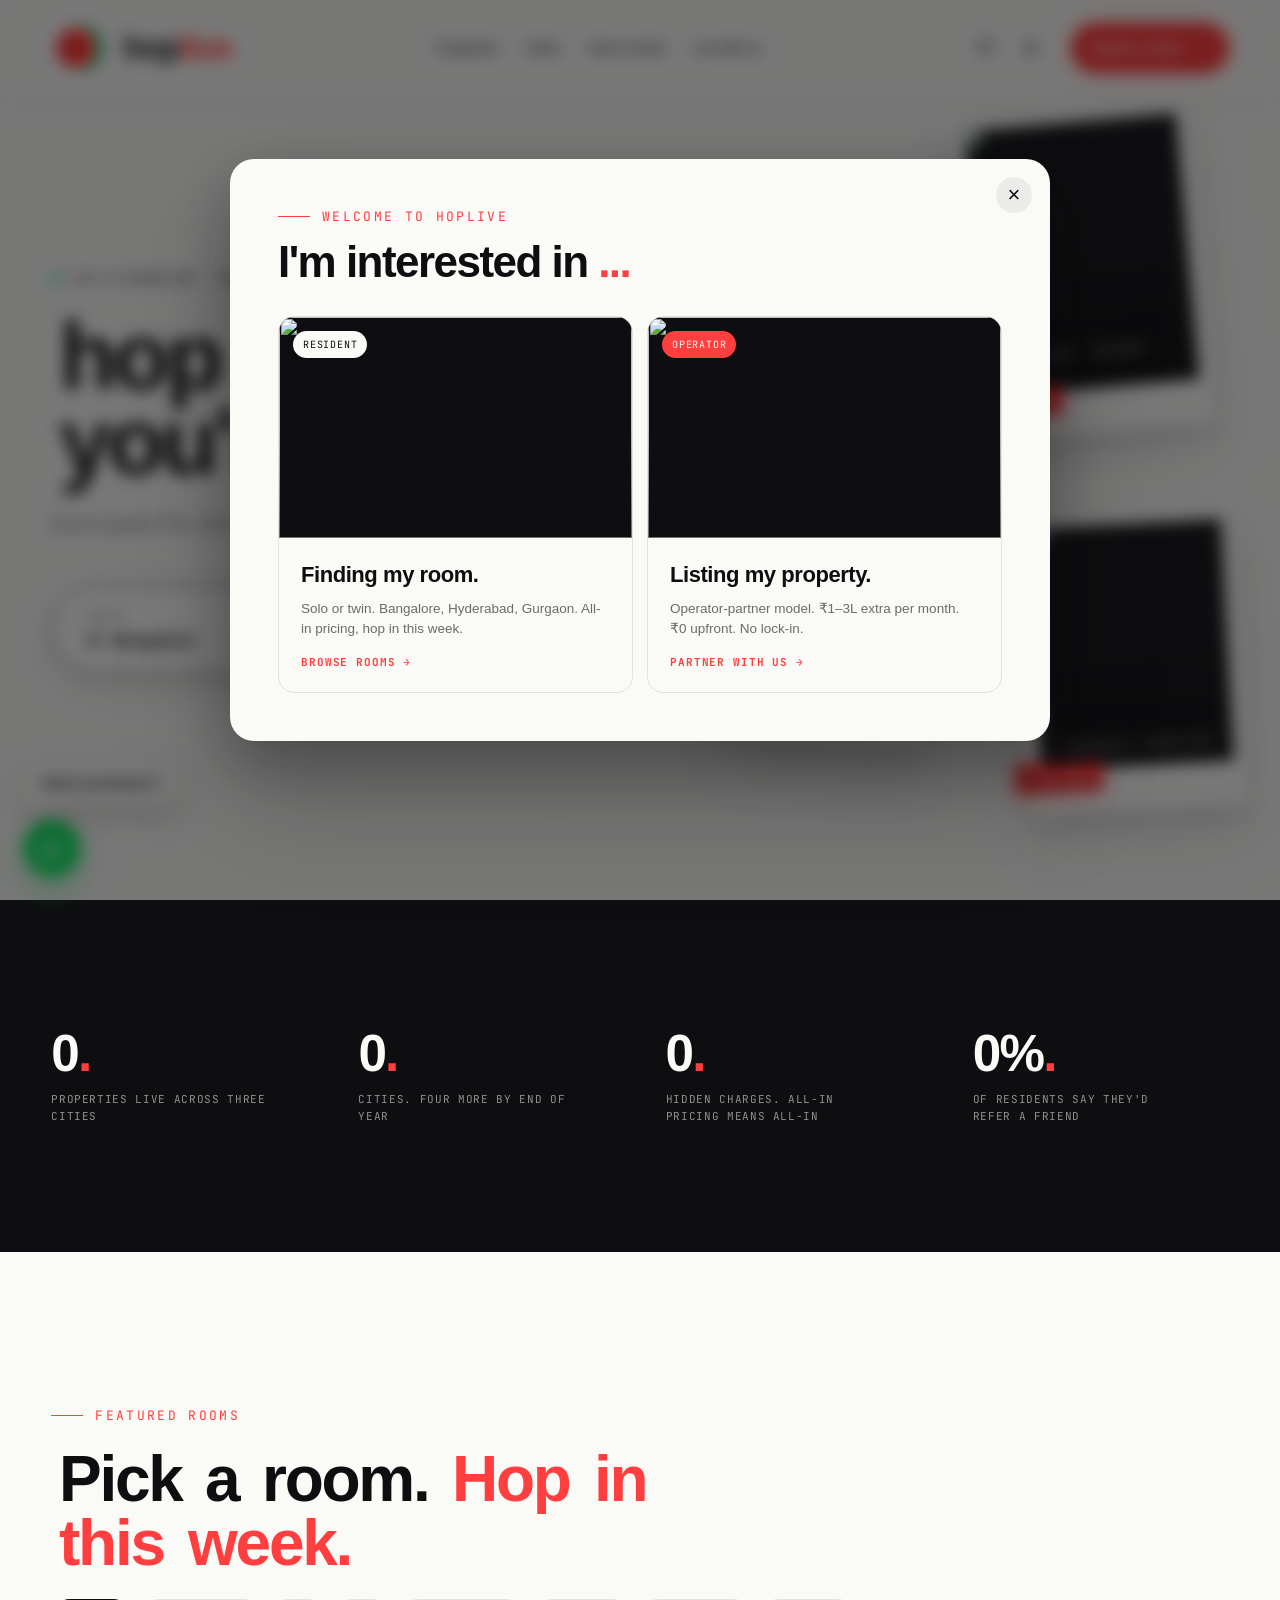
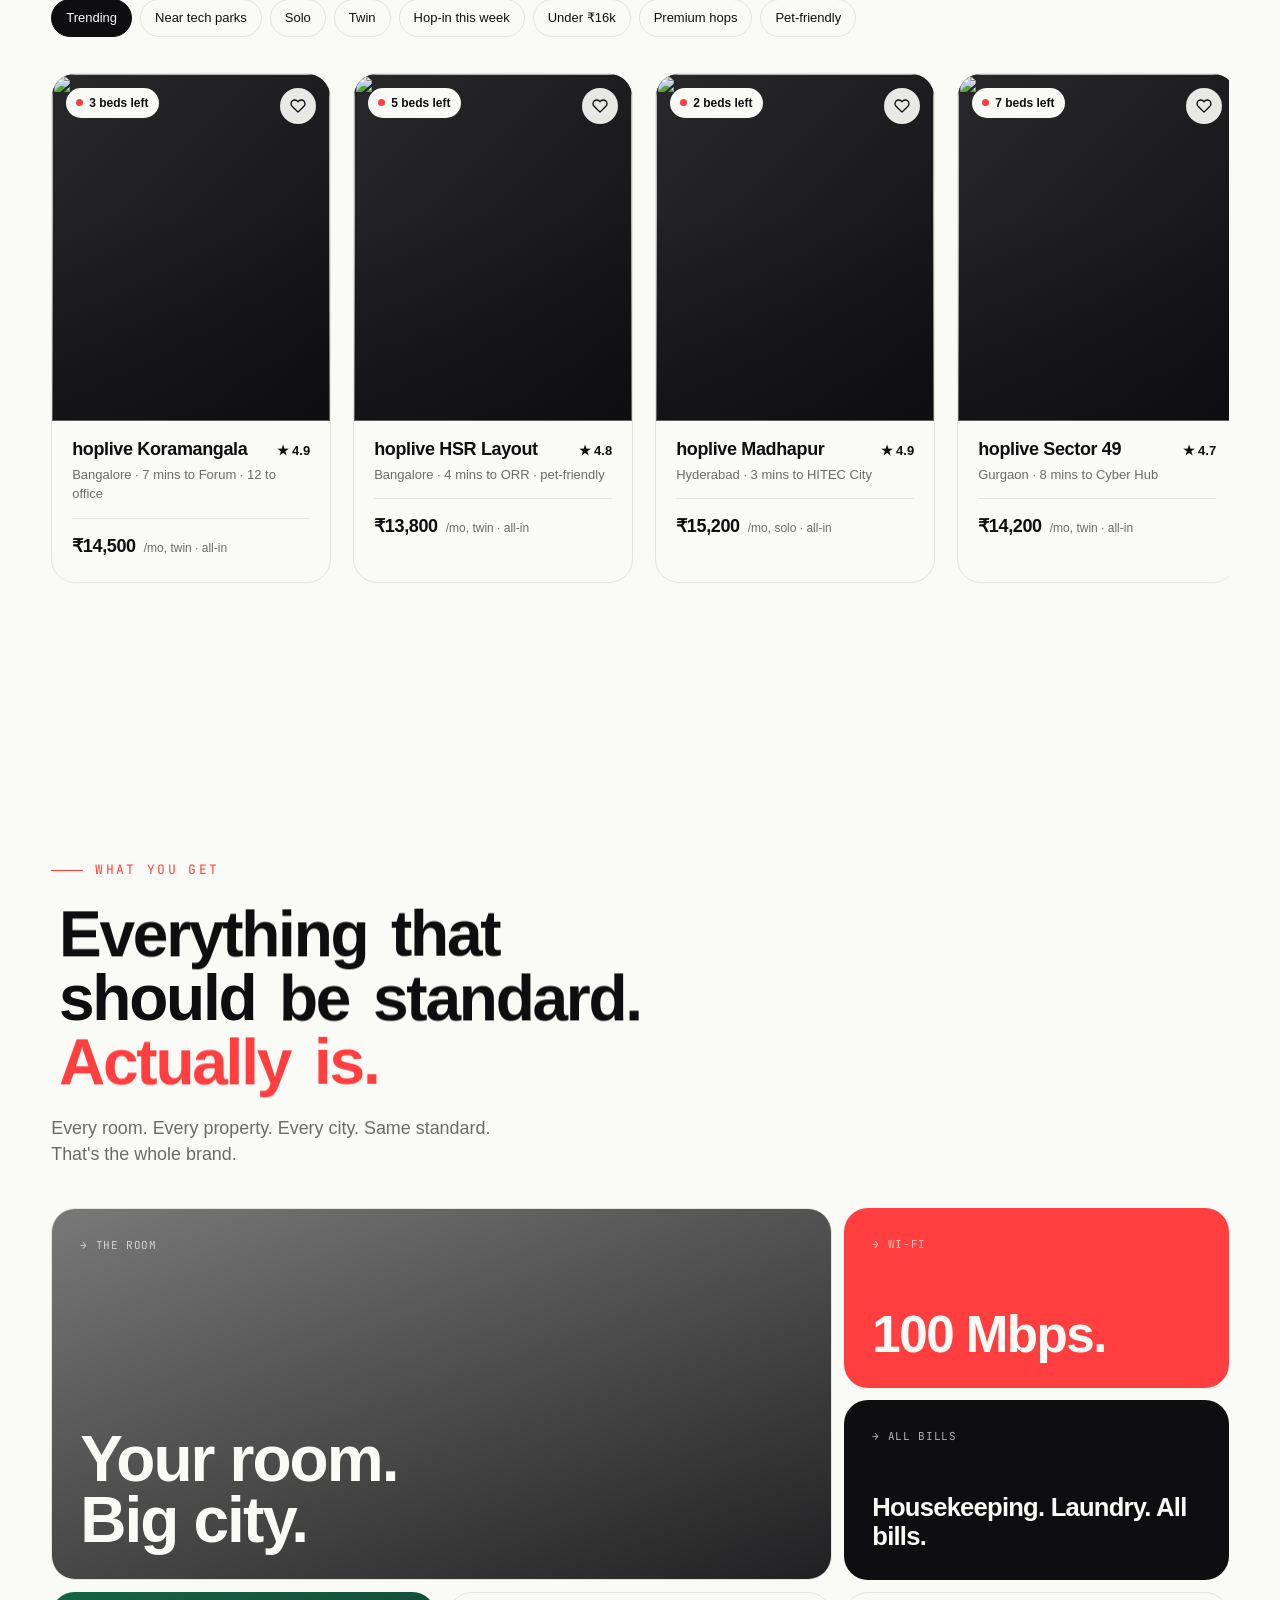
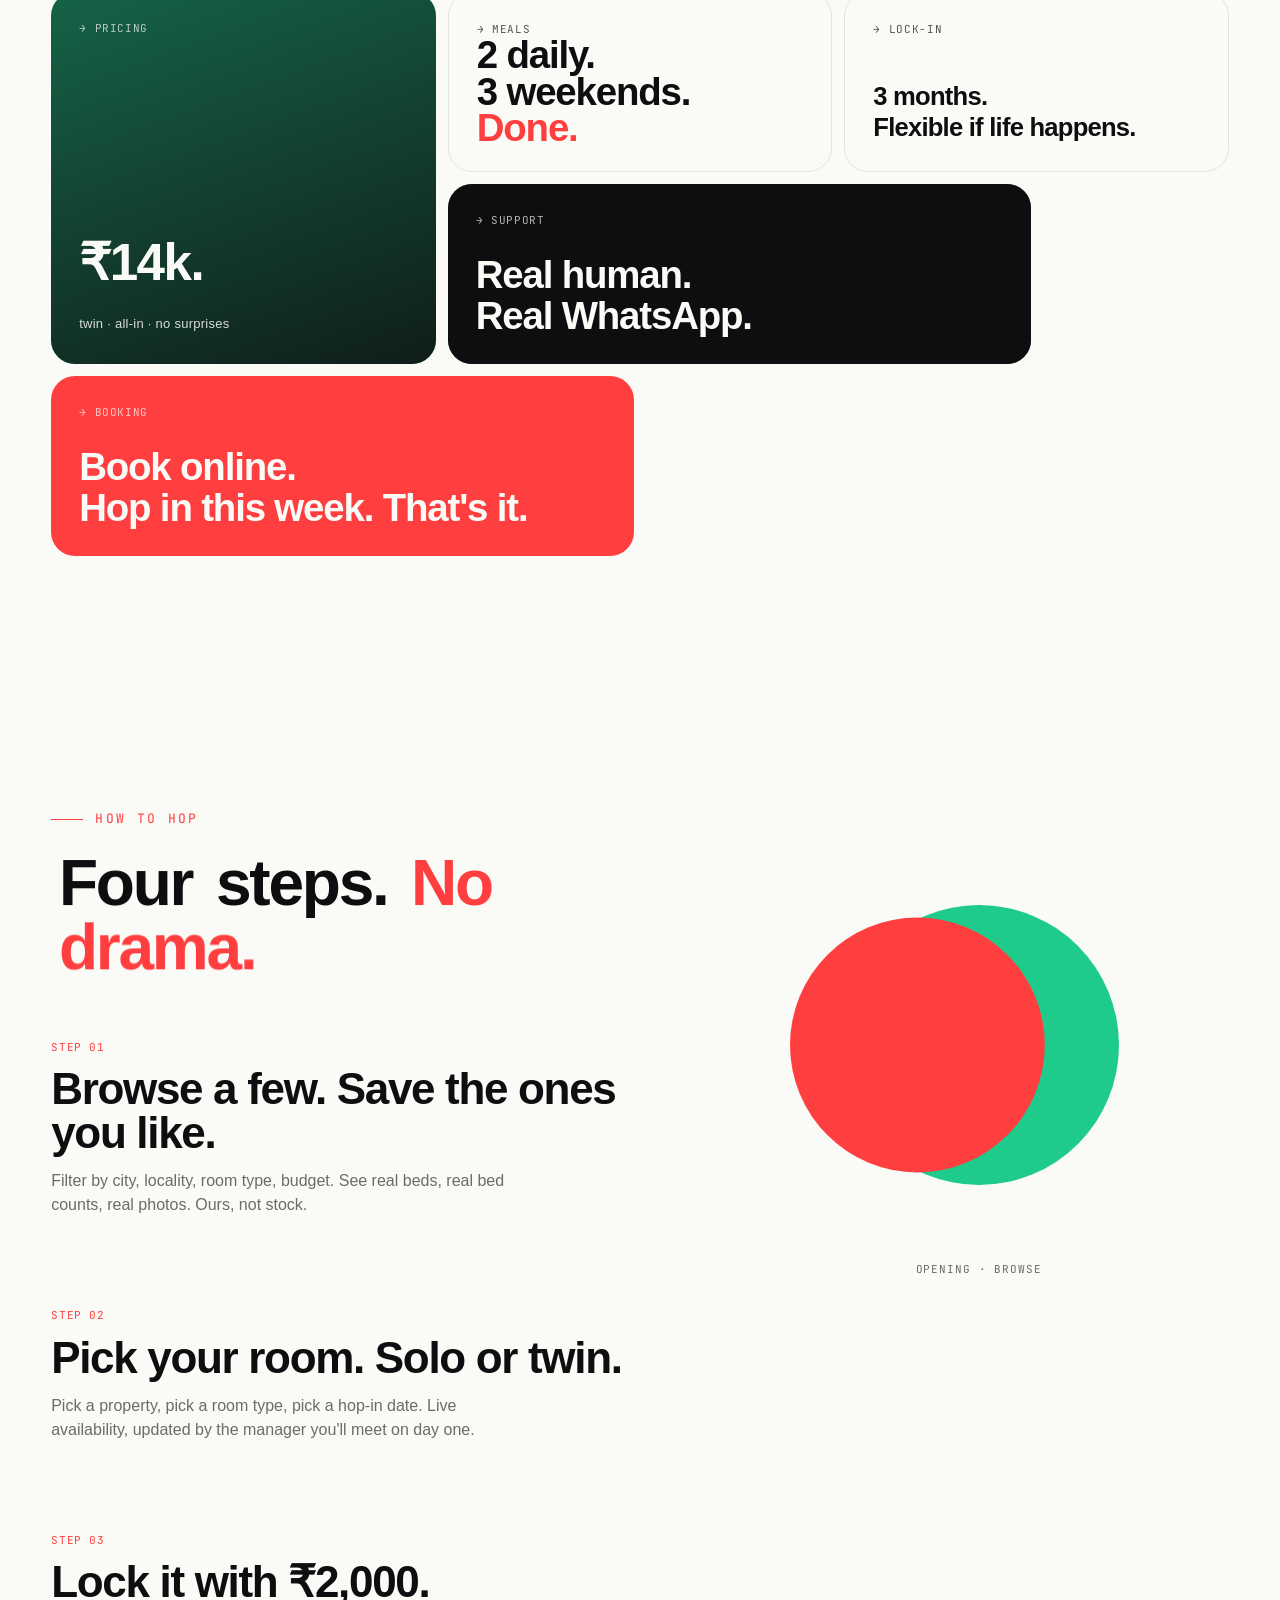
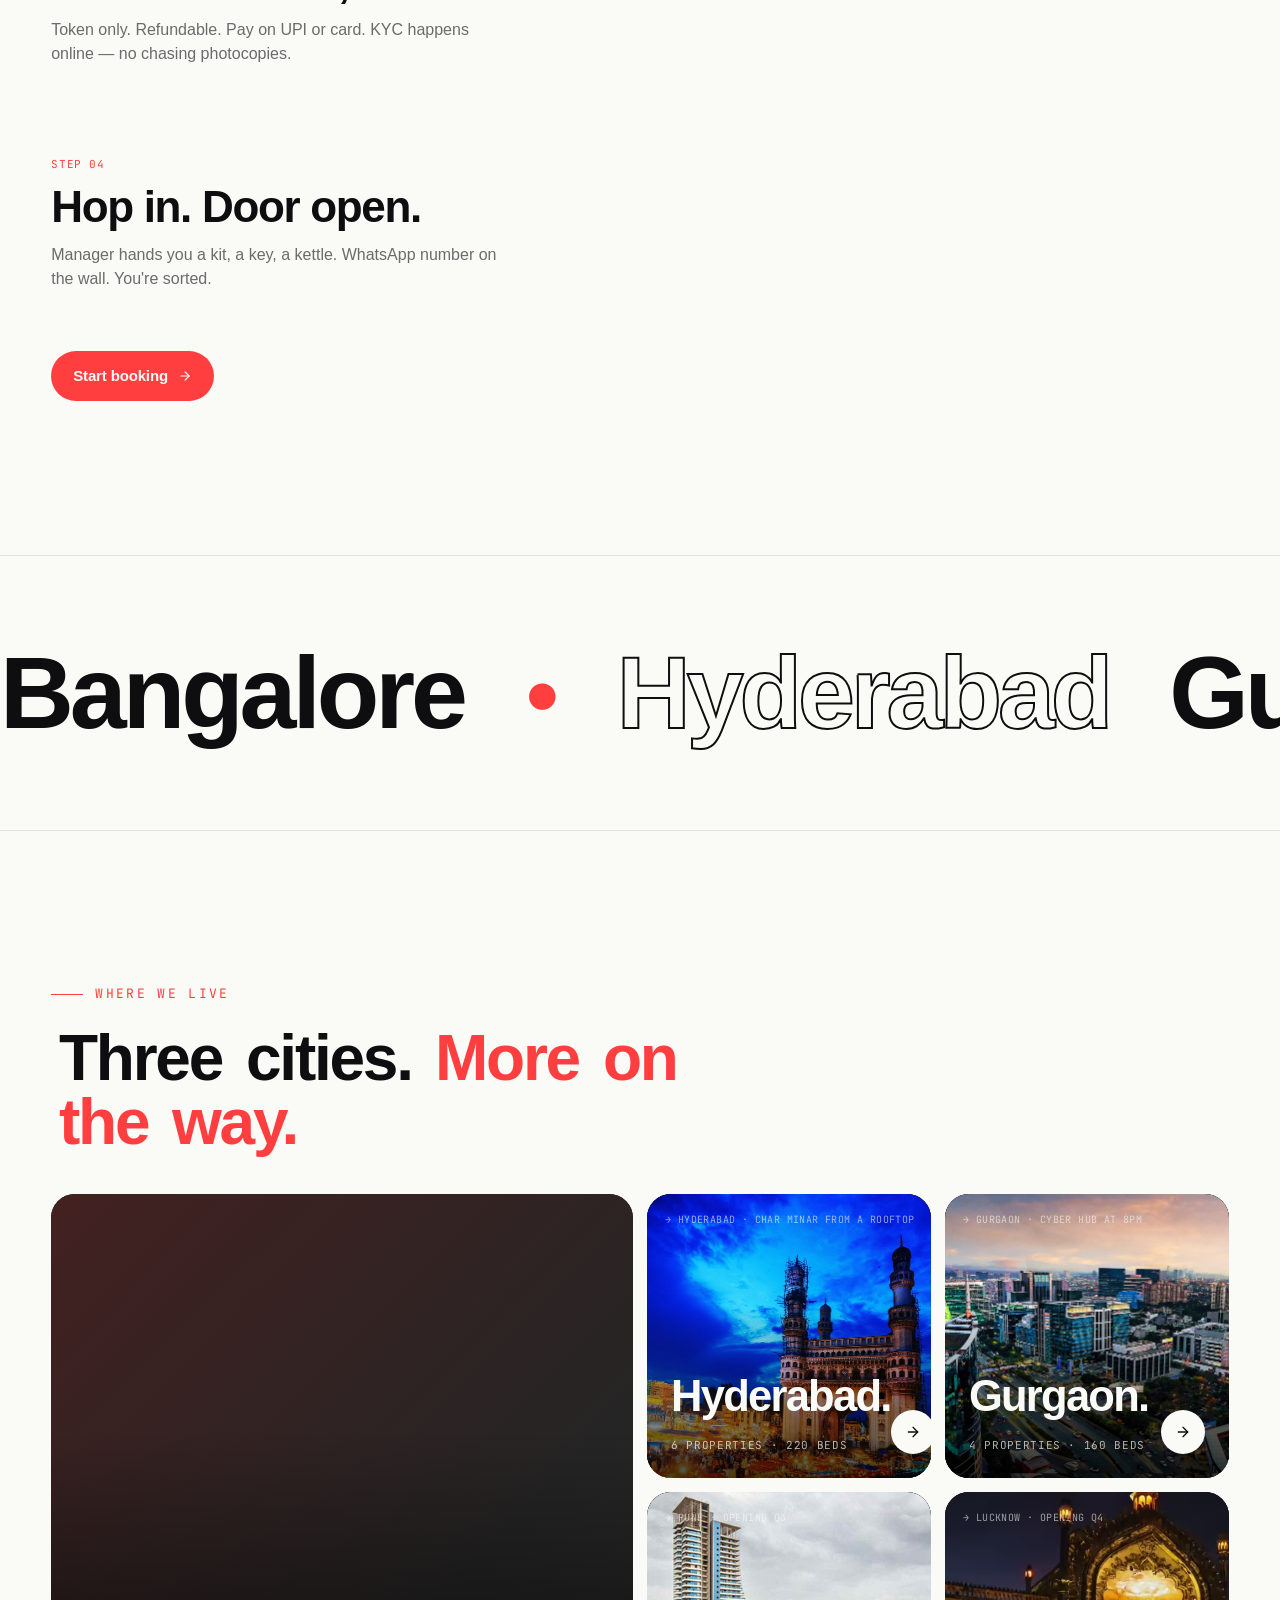
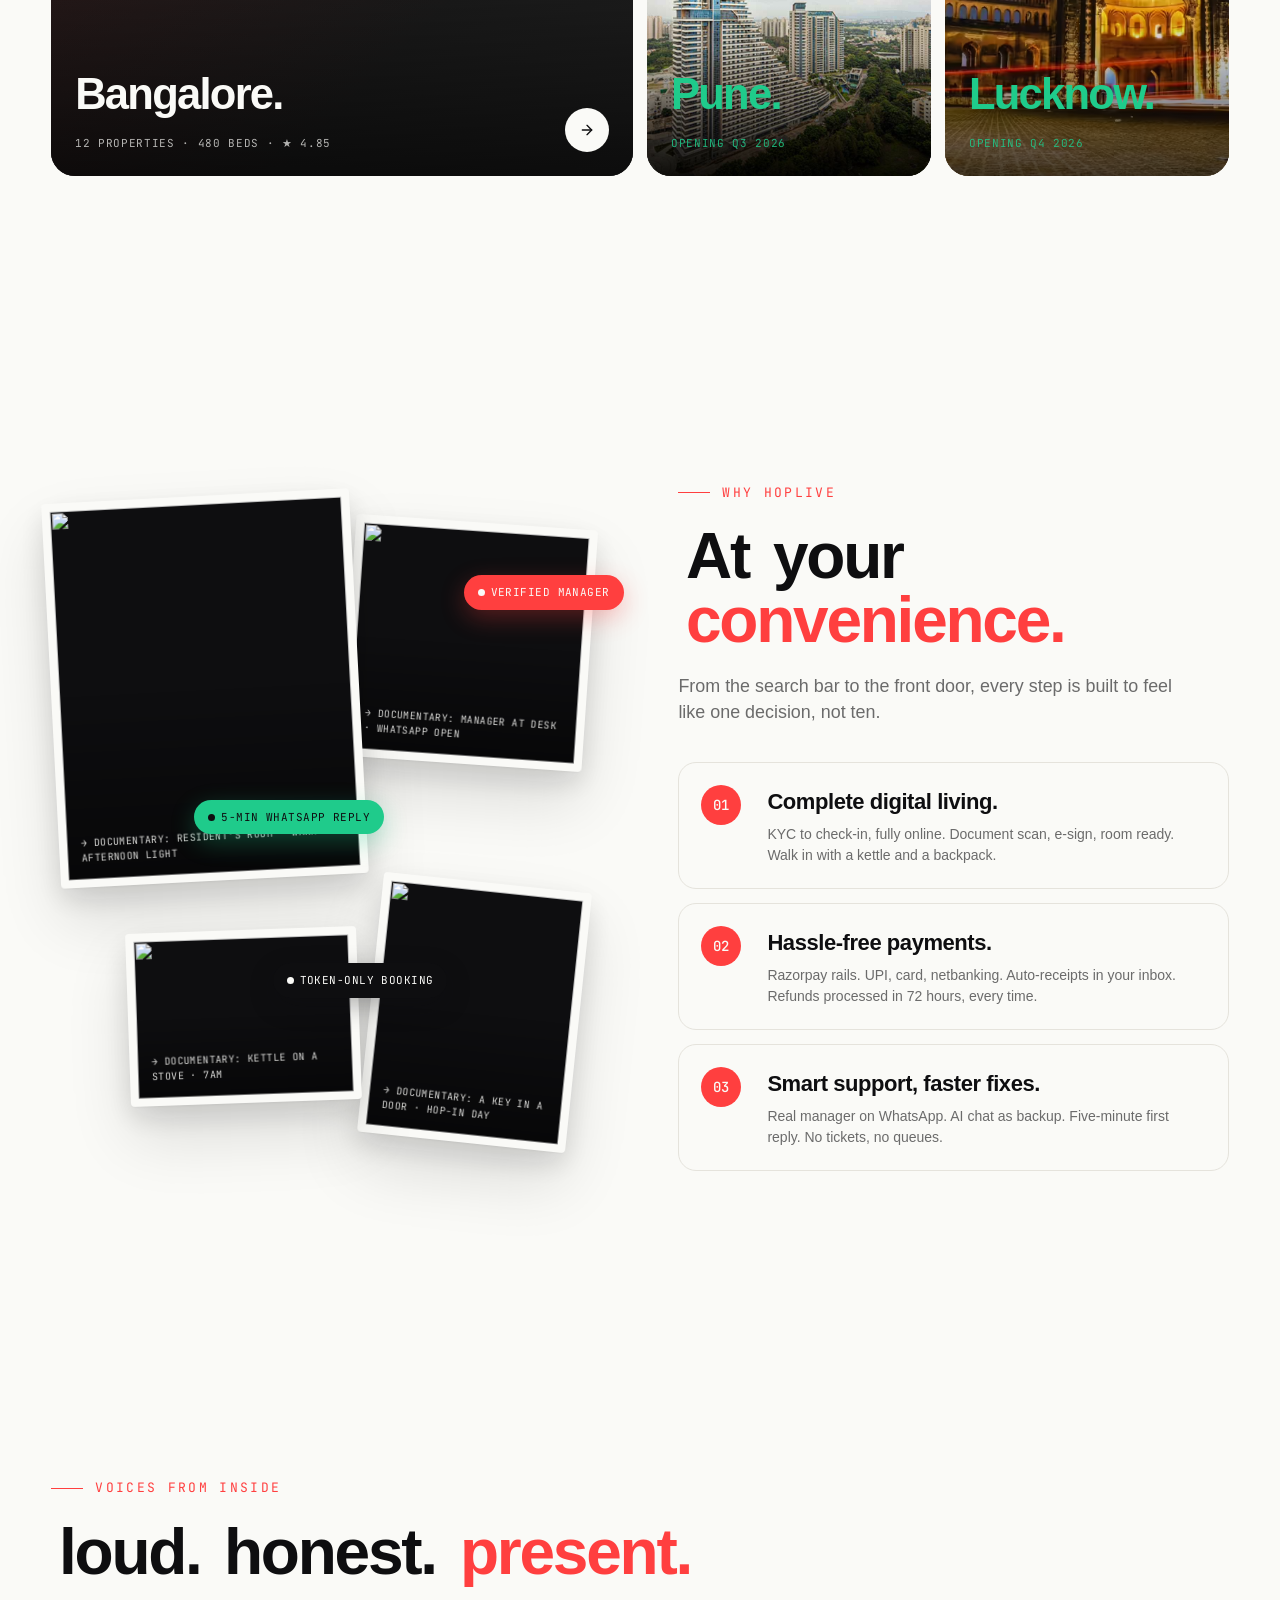
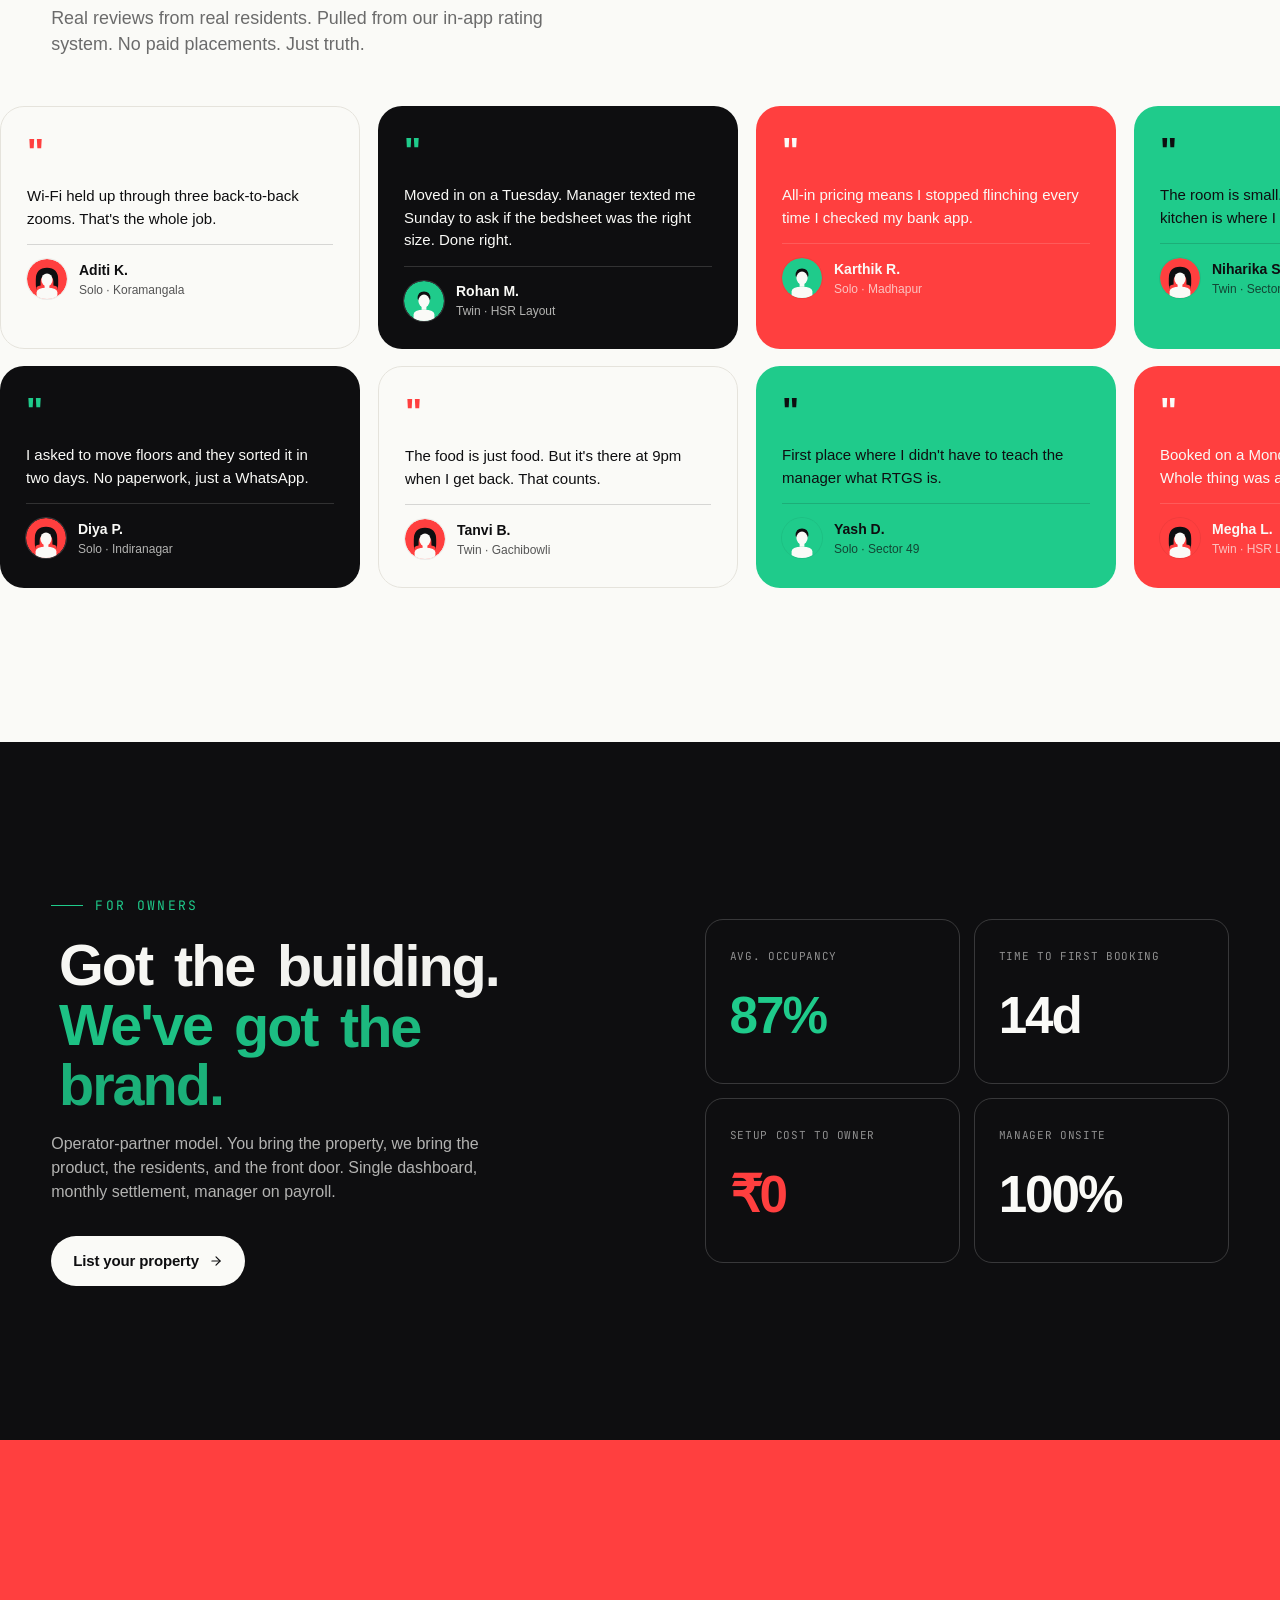
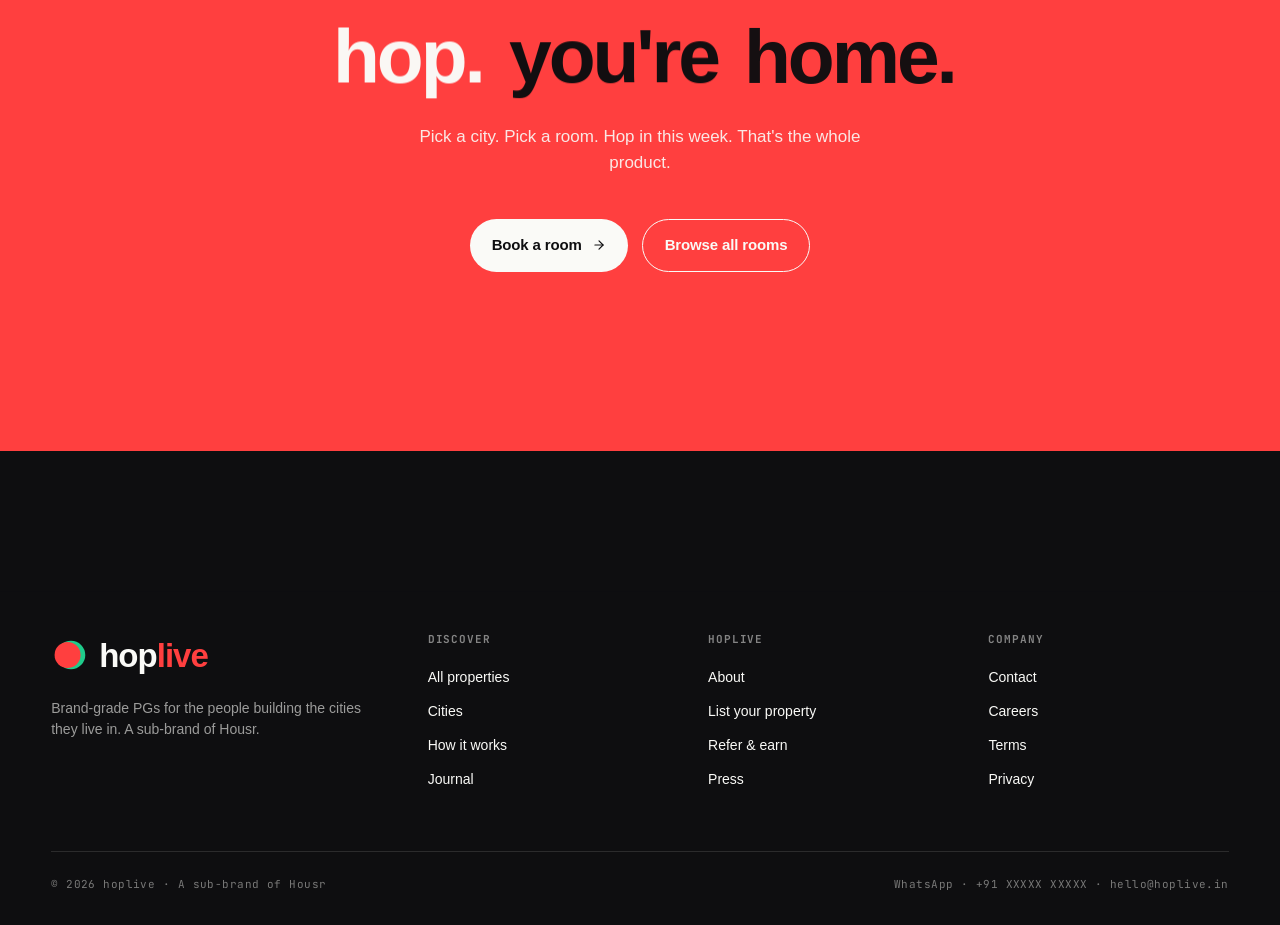
==== commit bb6ef506: "bug fixes" ====
--- a/index.html
+++ b/index.html
@@ -433,7 +433,7 @@
     <div class="tile t-mint t4" data-image-bg="→ documentary photo: kitchen with two pans, morning prep">
       <span class="tile-bg" style="background-image:url('https://images.pexels.com/photos/1599791/pexels-photo-1599791.jpeg?auto=compress&amp;cs=tinysrgb&amp;w=1000')"></span>
       <span class="label">→ pricing</span>
-      <h4>₹14k.<br/><span style="font-family:var(--body); font-weight:500; font-size:.18em; letter-spacing:0;">twin · all-in · no surprises</span></h4>
+      <h4>₹14k.<br/><span style="font-family:var(--body); font-weight:500; font-size:13px; letter-spacing:.02em; opacity:.85; display:inline-block; margin-top:6px;">twin · all-in · no surprises</span></h4>
     </div>
     <div class="tile t-paper t5">
       <span class="label">→ meals</span>
--- a/styles.css
+++ b/styles.css
@@ -28,7 +28,14 @@
    RESET + BASE
    ============================================================ */
 *,*::before,*::after{ box-sizing:border-box; margin:0; padding:0; }
-html{ -webkit-text-size-adjust:100%; text-rendering:optimizeLegibility; }
+html{
+  -webkit-text-size-adjust:100%;
+  text-rendering:optimizeLegibility;
+  overflow-x: hidden;
+  /* Some Android browsers ignore overflow-x:hidden on body alone if html
+     itself is allowed to scroll. Locking both kills any stray sideways drift
+     from rotated polaroids, negative-margined scroll strips, etc. */
+}
 body{
   background: var(--paper);
   color: var(--ink);
@@ -39,6 +46,7 @@
   -webkit-font-smoothing: antialiased;
   -moz-osx-font-smoothing: grayscale;
   overflow-x: hidden;
+  max-width: 100vw;
 }
 img,svg{ display:block; max-width:100%; }
 button{ font: inherit; cursor:pointer; border:none; background:none; color:inherit; }
@@ -1710,7 +1718,19 @@
 .nav-burger.is-active span:nth-child(2){ opacity: 0; }
 .nav-burger.is-active span:nth-child(3){ transform: translateY(-7px) rotate(-45deg); }
 @media (max-width: 900px){
-  .nav-burger{ display: inline-flex; order: -1; margin-right: 6px; }
+  /* Layout on mobile:
+       [ logo ─── flex-grow gap ─── [ heart ] [ user ] [ ☰ ] ]
+     - Logo anchored hard to the left
+     - Burger forced to last position inside .nav-cta via order
+     - .nav-cta hugs the right edge */
+  .nav-brand{ margin-right: auto; }
+  .nav-cta{ margin-left: auto; }
+  .nav-burger{
+    display: inline-flex;
+    order: 99;
+    margin-left: 4px;
+    margin-right: 0;
+  }
 }
 
 .nav-drawer{
@@ -2444,3 +2464,480 @@
 @media (prefers-reduced-motion: reduce){
   *,*::before,*::after{ animation-duration: 0.01ms !important; animation-iteration-count: 1 !important; transition-duration: 0.01ms !important; }
 }
+
+/* ============================================================
+   MOBILE & TABLET OPTIMIZATION — UX/UI law applications
+   ─────────────────────────────────────────────────────────
+   Fitts's Law      → 44–48 px minimum touch targets
+   Jakob's Law      → hamburger menu (universal mobile pattern)
+   Hick's Law       → fewer visible options at once on mobile
+   Doherty (<400ms) → transitions ≤ 280ms
+   Law of Proximity → tighter grouping in compact layouts
+   iOS quirk        → form inputs ≥ 16px font-size to prevent auto-zoom
+   ============================================================ */
+
+/* ── Hamburger button (JS-injected into nav on all pages) ── */
+.nav-ham{
+  display: none;
+  width: 44px; height: 44px;
+  border-radius: 999px;
+  background: transparent;
+  color: var(--ink);
+  align-items: center; justify-content: center;
+  cursor: pointer;
+  position: relative;
+  transition: background .15s;
+}
+.nav-ham:hover{ background: rgba(14,14,16,.06); }
+.nav-ham .bars{
+  position: relative;
+  width: 22px; height: 16px;
+  display: inline-block;
+}
+.nav-ham .bars span{
+  position: absolute; left: 0; right: 0;
+  height: 2px; border-radius: 2px;
+  background: currentColor;
+  transition: transform .25s cubic-bezier(.2,.8,.2,1), top .25s, opacity .15s;
+}
+.nav-ham .bars span:nth-child(1){ top: 0; }
+.nav-ham .bars span:nth-child(2){ top: 7px; }
+.nav-ham .bars span:nth-child(3){ top: 14px; }
+.nav-ham.open .bars span:nth-child(1){ top: 7px; transform: rotate(45deg); }
+.nav-ham.open .bars span:nth-child(2){ opacity: 0; }
+.nav-ham.open .bars span:nth-child(3){ top: 7px; transform: rotate(-45deg); }
+
+/* ── Slide-down mobile menu panel ── */
+.mob-menu{
+  position: fixed;
+  top: 0; left: 0; right: 0; bottom: 0;
+  z-index: 80;
+  display: none;
+  pointer-events: none;
+}
+.mob-menu[hidden]{ display: none; }
+.mob-menu.open{ display: block; pointer-events: auto; }
+.mob-menu-backdrop{
+  position: absolute; inset: 0;
+  background: rgba(14,14,16,.45);
+  backdrop-filter: blur(8px) saturate(140%);
+  -webkit-backdrop-filter: blur(8px) saturate(140%);
+  opacity: 0;
+  transition: opacity .25s ease;
+}
+.mob-menu.open .mob-menu-backdrop{ opacity: 1; }
+.mob-menu-panel{
+  position: absolute;
+  top: 0; left: 0; right: 0;
+  background: var(--paper);
+  padding: calc(var(--nav-h) + 24px) var(--gutter) 32px;
+  border-radius: 0 0 24px 24px;
+  box-shadow: 0 24px 60px rgba(14,14,16,.2);
+  transform: translateY(-100%);
+  transition: transform .35s cubic-bezier(.2,.8,.2,1);
+  max-height: 100vh;
+  overflow-y: auto;
+}
+.mob-menu.open .mob-menu-panel{ transform: translateY(0); }
+.mob-menu-links{
+  display: flex; flex-direction: column;
+  gap: 2px;
+}
+.mob-menu-links a{
+  display: flex; align-items: center; justify-content: space-between;
+  padding: 16px 8px;
+  font-family: var(--display); font-weight: 700;
+  font-size: 22px;
+  letter-spacing: -0.015em;
+  border-bottom: 1px solid var(--hairline);
+  color: var(--ink);
+  transition: color .15s, transform .15s;
+}
+.mob-menu-links a:hover{ color: var(--coral); transform: translateX(4px); }
+.mob-menu-links a::after{
+  content: '→';
+  opacity: .4;
+  font-size: 18px;
+}
+.mob-menu-footer{
+  margin-top: 24px;
+  display: flex; flex-direction: column; gap: 10px;
+}
+.mob-menu-footer .btn{ justify-content: center; }
+.mob-menu-foot-meta{
+  margin-top: 24px;
+  font-family: var(--mono); font-size: 11px; letter-spacing: .06em;
+  color: var(--muted); text-transform: uppercase;
+  text-align: center;
+}
+
+/* ============================================================
+   TABLET (≤ 1024px) — moderate compression
+   ============================================================ */
+@media (max-width: 1024px){
+  :root{
+    --section-y: clamp(56px, 9vw, 96px);
+  }
+  .nav-links{ gap: 18px; }
+  .nav-links a{ font-size: 14px; }
+  .props-grid{ grid-template-columns: repeat(2, 1fr); gap: 14px; }
+}
+
+/* ============================================================
+   MOBILE BREAKPOINT (≤ 900px) — hamburger, single-column,
+   larger tap targets
+   ============================================================ */
+@media (max-width: 900px){
+  /* Hide desktop nav links, show hamburger */
+  .nav-links{ display: none; }
+  .nav-ham{ display: inline-flex; }
+
+  /* Tighter nav padding, but preserve --nav-h so layout offsets remain */
+  .nav{ padding: 10px var(--gutter); }
+  .nav-brand .mark{ width: 32px; height: 32px; }
+  .nav-brand .wordmark{ font-size: 18px; }
+
+  /* Trim the inline CTA — hamburger takes over for navigation, the
+     Book button moves into the mobile menu footer. */
+  .nav-cta > .btn{ display: none; }
+
+  /* User pill name hides — only avatar shows */
+  .nav-user-pill .user-name{ display: none; }
+  .nav-user-pill{ padding: 4px; }
+
+  /* All buttons / chips bump to Fitts-friendly sizes */
+  .btn{ min-height: 48px; padding: 13px 22px; }
+  .chip{ min-height: 40px; padding: 10px 16px; font-size: 13px; }
+  .nav-icon{ width: 42px; height: 42px; }
+
+  /* Wishlist FAB heart on cards */
+  .pcard .heart{ width: 42px; height: 42px; }
+
+  /* Hide on-page search FAB while mobile menu may be active to avoid
+     overlap — search lives in hero pill on mobile anyway. */
+  .search-fab{ display: none !important; }
+
+  /* Section padding compression */
+  .sec{ padding: 64px var(--gutter); }
+  .hero{ padding: calc(var(--nav-h) + 36px) var(--gutter) 64px; min-height: auto; }
+  .partner-hero{ padding: calc(var(--nav-h) + 32px) var(--gutter) 56px; }
+  .final{ padding: clamp(56px, 12vw, 100px) var(--gutter); }
+
+  /* Property grid — already 2-col from tablet; on phones go 1-col */
+  .props-grid{ grid-template-columns: 1fr; }
+
+  /* Footer — stack columns cleanly */
+  .foot{ padding: 48px var(--gutter) 24px; }
+  .foot-grid{ grid-template-columns: 1fr 1fr; gap: 32px; }
+  .foot-brand{ grid-column: span 2; }
+  .foot-bounce{ height: clamp(60px, 10vw, 100px); }
+
+  /* Booking flow — sticky mark moves above, content below */
+  .booking-right{ padding: 20px 0; }
+  .booking-steps{ margin-top: 32px; gap: 56px; }
+}
+
+/* ============================================================
+   SMALL PHONES (≤ 540px) — full collapse, max touch friendliness
+   ============================================================ */
+@media (max-width: 540px){
+  :root{ --gutter: 18px; }
+
+  .nav{ padding: 8px var(--gutter); }
+  .nav-actions{ gap: 4px; margin-right: 4px; }
+
+  /* Stat grid drops to 2x2 */
+  .stats-grid{ grid-template-columns: 1fr 1fr; gap: 20px; }
+
+  /* Forms — bigger inputs, 16px to kill iOS zoom */
+  input, select, textarea, .field input, .field select, .field textarea,
+  .partner-form input, .partner-form select,
+  .auth-form input{
+    font-size: 16px !important;
+    min-height: 48px;
+  }
+  .partner-form{ padding: 22px 18px; border-radius: 18px; }
+  .auth-card{ padding: 26px 20px; border-radius: 18px; }
+  .intent-card{ padding: 24px 18px; border-radius: 18px; }
+
+  /* SEARCH PILL — single-row layout: Where + Who + Budget + button.
+     Labels hidden, only icon + value. Fits a 320px viewport. */
+  .search-pill{
+    width: 100%;
+    flex-wrap: nowrap;
+    padding: 6px;
+    gap: 0;
+    border-radius: 999px;
+  }
+  .search-seg{
+    flex: 1 1 0;
+    min-width: 0;
+    padding: 8px 8px;
+    border-right: 1px solid var(--hairline);
+    border-radius: 0;
+  }
+  .search-seg:last-of-type{ border-right: none; }
+  .search-seg .lbl{ display: none; }
+  .search-seg .val{
+    font-size: 12px;
+    font-weight: 700;
+    gap: 4px;
+    white-space: nowrap;
+    overflow: hidden;
+    text-overflow: ellipsis;
+  }
+  .search-seg .ico{ width: 12px; height: 12px; flex-shrink: 0; }
+  .search-go{
+    width: 42px; height: 42px;
+    margin-left: 6px;
+    flex-shrink: 0;
+  }
+  .search-go svg{ width: 16px; height: 16px; }
+
+  /* Modals fill more of the screen */
+  .intent-options{ grid-template-columns: 1fr; gap: 10px; }
+  .intent-card h2{ font-size: clamp(22px, 6vw, 30px); }
+  .auth-card h2{ font-size: clamp(22px, 6vw, 28px); }
+  .auth-tabs{ width: 100%; }
+  .auth-tab{ flex: 1; text-align: center; }
+
+  /* FILTER CHIPS — wrap instead of scroll. User explicitly wants all
+     chips visible at once on mobile (no horizontal scroll). */
+  .filter-row{
+    overflow-x: visible;
+    flex-wrap: wrap;
+    gap: 8px;
+    padding-bottom: 0;
+  }
+  .filter-row .chip{ flex-shrink: 0; }
+  .filters{ flex-wrap: wrap; gap: 8px; }
+
+  /* Property cards on home — horizontal scroll strip with snap (kept) */
+  .props-row{
+    grid-auto-columns: 80%;
+    gap: 12px;
+  }
+
+  /* Footer — full single column on small phones */
+  .foot-grid{ grid-template-columns: 1fr; gap: 24px; }
+  .foot-brand{ grid-column: span 1; }
+  .foot-strip{ flex-direction: column; align-items: flex-start; gap: 8px; margin-top: 24px; padding-top: 18px; }
+
+  /* WhatsApp FAB position — out of the way of bottom thumb reach */
+  .wa-fab{ width: 52px; height: 52px; bottom: 16px; left: 16px; }
+  .wa-fab svg{ width: 24px; height: 24px; }
+
+  /* User menu — full-width sheet on small phones */
+  .user-menu{
+    top: auto;
+    bottom: 16px;
+    right: 16px;
+    left: 16px;
+    min-width: 0;
+  }
+
+  /* Hero polaroids scatter goes more vertical */
+  .scatter{ height: 280px; margin-top: 24px; }
+  .scatter .polaroid{ box-shadow: 0 8px 20px rgba(14,14,16,.10), 0 24px 48px rgba(14,14,16,.10); }
+
+  /* Bento heading sizes */
+  .bento{ grid-auto-rows: 140px; }
+
+  /* Mobile menu link size scaled down */
+  .mob-menu-links a{ font-size: 20px; padding: 14px 8px; }
+}
+
+/* ============================================================
+   MOBILE LAYOUT REBUILDS (≤ 760px) — sections re-arranged per
+   product UX direction:
+   - Hero scatter sits ABOVE text, 2x2 grid, all 4 polaroids visible
+   - Booking-steps cards go horizontal scroll with peek + snap
+   - Cities grid goes horizontal scroll with peek + snap
+   ============================================================ */
+@media (max-width: 760px){
+  /* Containment: any section with a horizontal-scroll strip (.props-row,
+     .booking-steps, .cities-grid) extends past its parent via negative
+     gutter margins. Clip at the section level so that bleed never reaches
+     the body and causes a sideways page scroll. overflow: clip keeps
+     position: sticky inside .booking working (overflow: hidden would not). */
+  .booking,
+  .sec#properties,
+  .sec#cities{
+    overflow-x: clip;
+  }
+  /* Fallback for browsers without overflow: clip */
+  @supports not (overflow: clip){
+    .booking, .sec#properties, .sec#cities{ overflow-x: hidden; }
+  }
+
+  /* HERO — flow with scatter first, text centered to match the
+     centred polaroid cluster above it. */
+  .hero{
+    flex-direction: column;
+    justify-content: flex-start;
+    padding-top: calc(var(--nav-h) + 20px);
+    align-items: center;
+    text-align: center;
+  }
+  .hero-eyebrow{
+    order: 2; margin-top: 28px; margin-bottom: 16px;
+    justify-content: center;
+  }
+  .hero-headline{
+    order: 3; max-width: 100%; padding-right: 0;
+    text-align: center;
+  }
+  .hero-sub{
+    order: 4;
+    margin-left: auto; margin-right: auto;
+    text-align: center;
+  }
+  .search-pill{ order: 5; align-self: stretch; }
+  .scatter{
+    order: 1;
+    position: relative;
+    display: grid;
+    grid-template-columns: 1fr 1fr;
+    /* No forced rows / aspect — let polaroid content determine height
+       so the 4/5 image inside each card never overflows. */
+    gap: 12px;
+    height: auto;
+    inset: auto;
+    pointer-events: auto;
+    width: 100%;
+    max-width: 360px;
+    margin: 0 auto 8px;
+    aspect-ratio: auto;
+  }
+  /* Polaroids size to their content (4/5 image + padding) — no forced
+     height: 100% so they don't try to fill a square cell. */
+  .scatter .polaroid{
+    position: relative !important;
+    width: 100% !important;
+    height: auto !important;
+    top: auto !important; right: auto !important;
+    bottom: auto !important; left: auto !important;
+    transform: rotate(calc(var(--rot, 0deg) * 0.5)) !important;
+    padding: 6px 6px 18px;
+  }
+  .scatter .polaroid .ph{ aspect-ratio: 4/5; height: auto; }
+  .scatter .polaroid .tag{
+    font-size: 9px;
+    padding: 4px 8px;
+    bottom: 12px;
+    left: -8px;
+  }
+  /* Force p4 visible — it's hidden by default for narrow desktop layouts */
+  .p4{ display: block !important; }
+
+  /* BOOKING STEPS — horizontal scroll-snap strip on mobile.
+     Steps drive the eclipse mark via JS listening to scroll position. */
+  .booking-wrap{
+    grid-template-columns: 1fr;
+    gap: 24px;
+  }
+  .booking-right{
+    position: sticky;
+    top: var(--nav-h);
+    background: var(--paper);
+    padding: 12px 0 4px;
+    z-index: 5;
+    order: -1;
+  }
+  .booking-mark{ width: clamp(140px, 40vw, 200px); }
+  .booking-steps{
+    display: flex;
+    flex-direction: row;
+    overflow-x: auto;
+    overflow-y: visible;
+    scroll-snap-type: x mandatory;
+    -webkit-overflow-scrolling: touch;
+    scrollbar-width: none;
+    gap: 14px;
+    margin: 24px calc(-1 * var(--gutter)) 0;
+    padding: 4px var(--gutter);
+    /* Right padding ensures last card can snap to start without empty space cut */
+    padding-right: 25%;
+  }
+  .booking-steps::-webkit-scrollbar{ display: none; }
+  .bstep{
+    flex: 0 0 78%;
+    scroll-snap-align: start;
+    background: var(--paper);
+    border: 1px solid var(--hairline);
+    border-radius: 18px;
+    padding: 22px;
+    box-shadow: 0 2px 8px rgba(14,14,16,.04);
+  }
+  .bstep h3{ font-size: clamp(22px, 5vw, 28px); }
+  .bstep p{ font-size: 14px; line-height: 1.5; }
+  .booking-cta{ margin-top: 32px; align-self: flex-start; }
+
+  /* CITIES GRID — horizontal scroll-snap strip with visible left pad */
+  .cities-grid{
+    display: flex;
+    flex-direction: row;
+    overflow-x: auto;
+    overflow-y: visible;
+    scroll-snap-type: x mandatory;
+    scroll-padding-left: var(--gutter);
+    -webkit-overflow-scrolling: touch;
+    scrollbar-width: none;
+    gap: 14px;
+    margin-left: calc(-1 * var(--gutter));
+    margin-right: calc(-1 * var(--gutter));
+    padding: 4px 30% 4px var(--gutter);
+  }
+  .cities-grid::-webkit-scrollbar{ display: none; }
+  .cities-grid .city{
+    flex: 0 0 75%;
+    scroll-snap-align: start;
+    aspect-ratio: 3/4;
+  }
+  .cities-grid .city:first-child{ margin-left: 0; }
+
+  /* Same treatment for the booking-steps strip (was inconsistent) */
+  .booking-steps{ scroll-padding-left: var(--gutter); }
+}
+
+/* ============================================================
+   EXTRA SMALL (≤ 380px) — iPhone SE / very narrow
+   ============================================================ */
+@media (max-width: 380px){
+  :root{ --gutter: 14px; }
+  .nav-brand .wordmark{ font-size: 17px; }
+  .nav-icon{ width: 38px; height: 38px; }
+  .nav-icon svg{ width: 16px; height: 16px; }
+
+  /* Stat grid — single column on smallest */
+  .stats-grid{ grid-template-columns: 1fr; }
+
+  /* Buttons full-width in groups */
+  .ctas{ flex-direction: column; width: 100%; }
+  .ctas .btn{ width: 100%; }
+
+  /* Hero sub spacing */
+  .hero-sub{ margin-top: 18px; }
+  .hero-eyebrow{ font-size: 10px; }
+
+  /* Make Search FAB a true bottom-thumb action — keep FAB-style icon-only */
+  .partner-stats-grid{ grid-template-columns: 1fr; }
+}
+
+/* ============================================================
+   FOCUS STATES — accessibility on touch + keyboard
+   ============================================================ */
+@media (hover: none) and (pointer: coarse){
+  /* On touch devices hover states are sticky — disable lift effects
+     so cards don't appear stuck after tap. */
+  .pcard:hover{ transform: none; }
+  .conv-card:hover, .b2b-stat:hover, .room-card:hover, .city:hover,
+  .job-card:hover, .process-step:hover, .next-card:hover{ transform: none; }
+}
+*:focus-visible{
+  outline: 2px solid var(--coral);
+  outline-offset: 3px;
+  border-radius: 4px;
+}
+.btn:focus-visible, .chip:focus-visible, .nav-icon:focus-visible,
+.heart:focus-visible{ outline-offset: 4px; }
